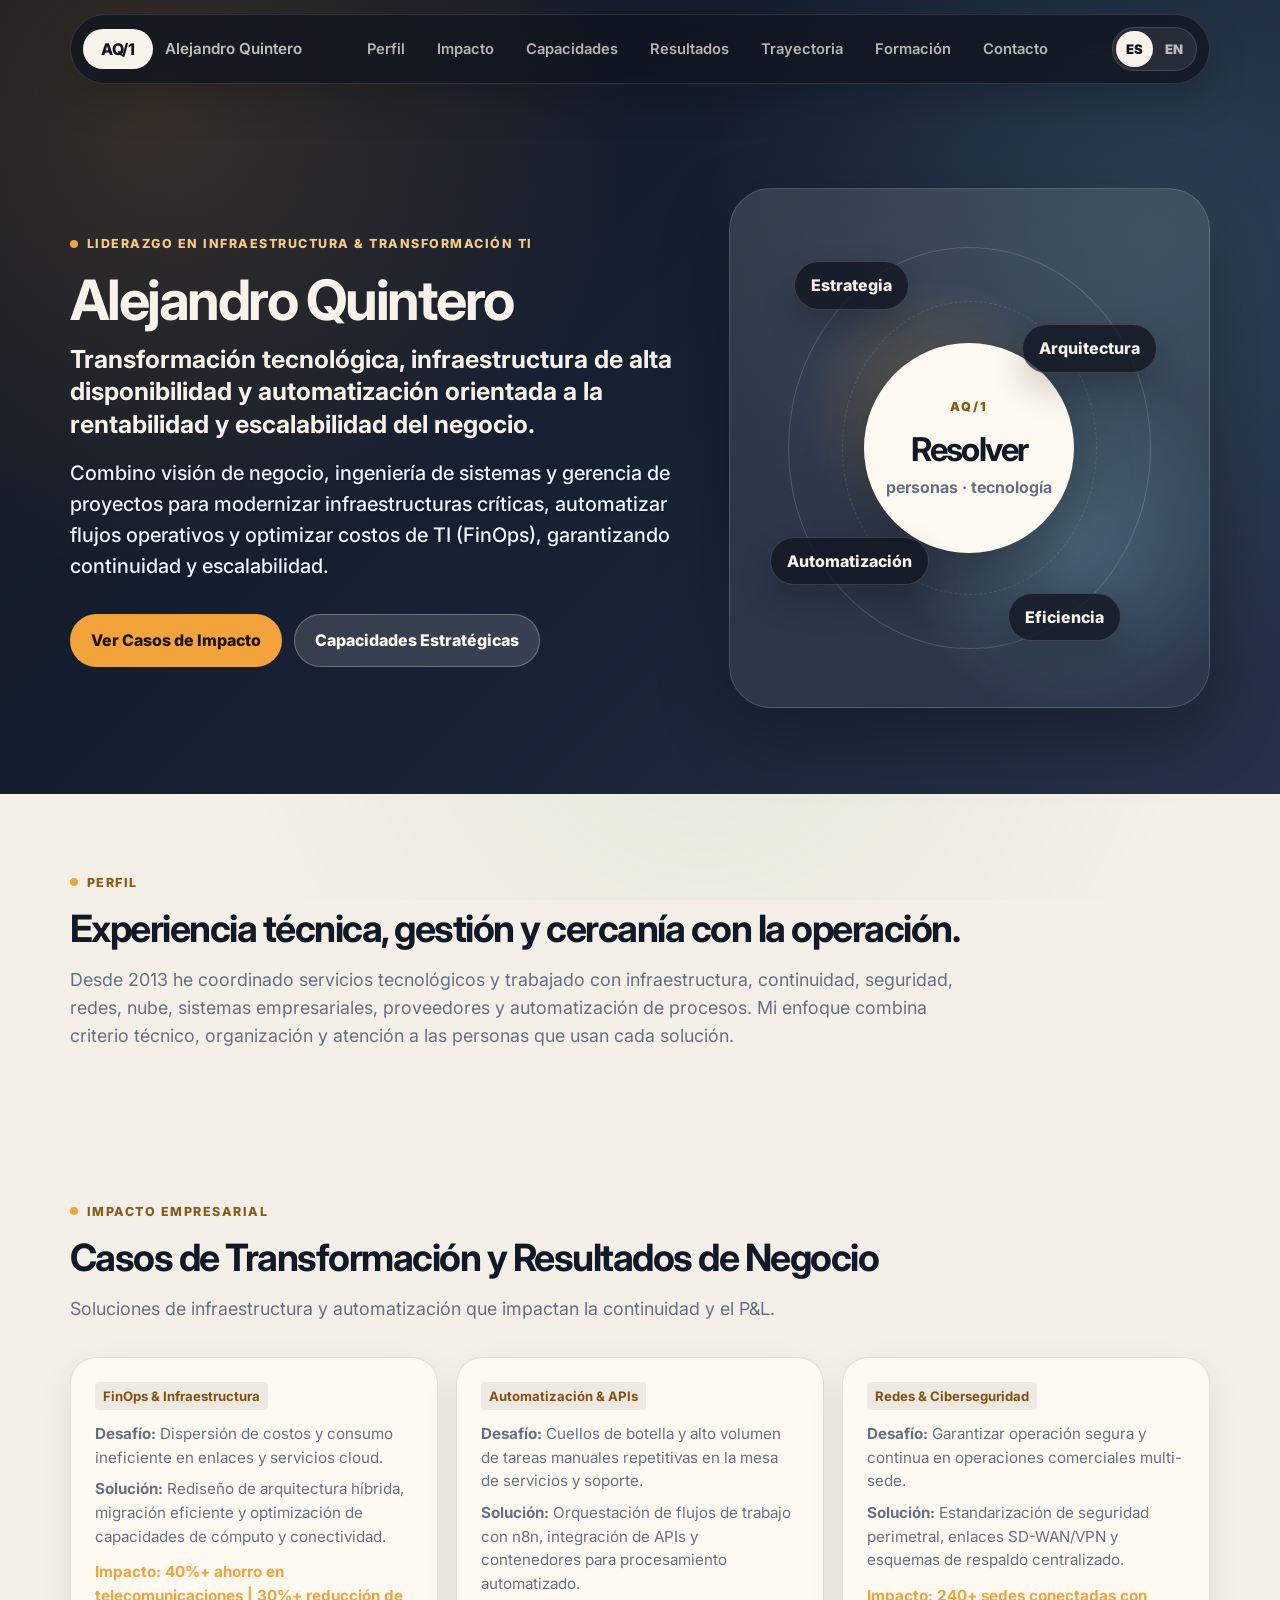
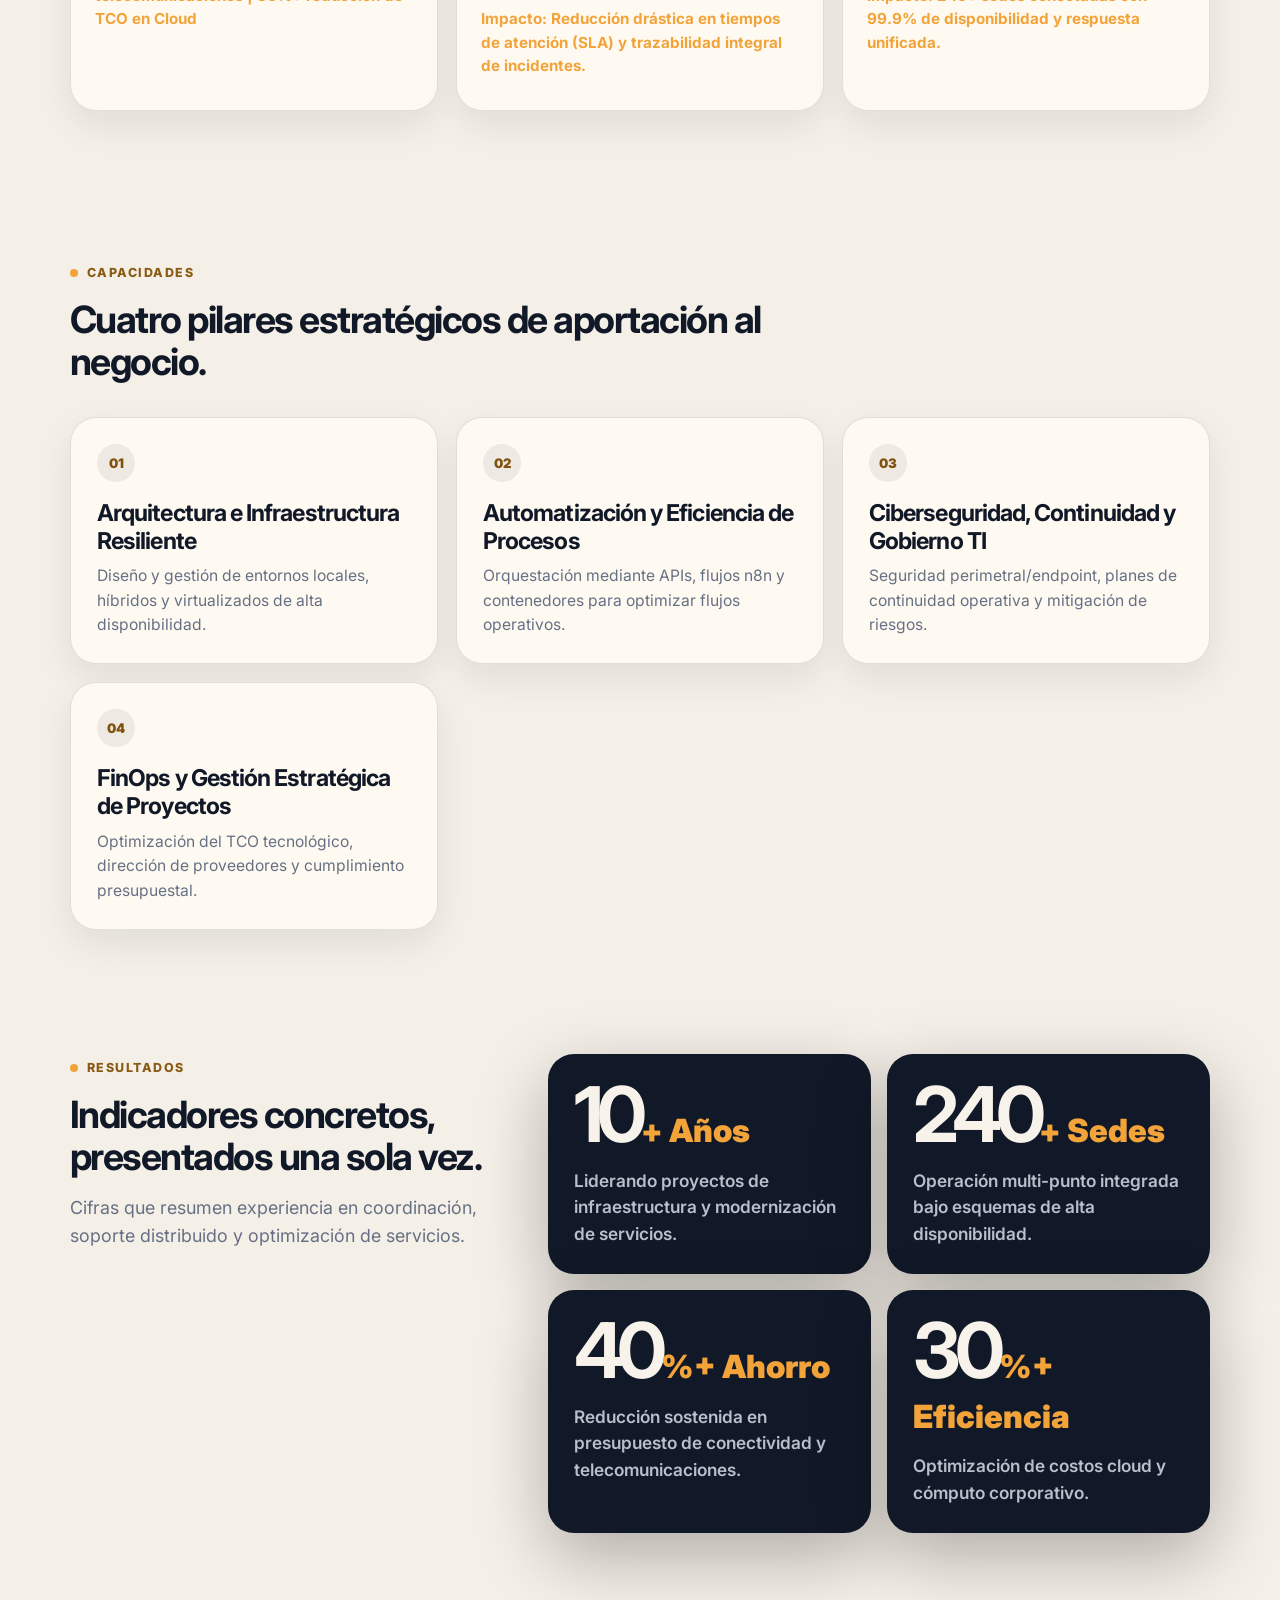
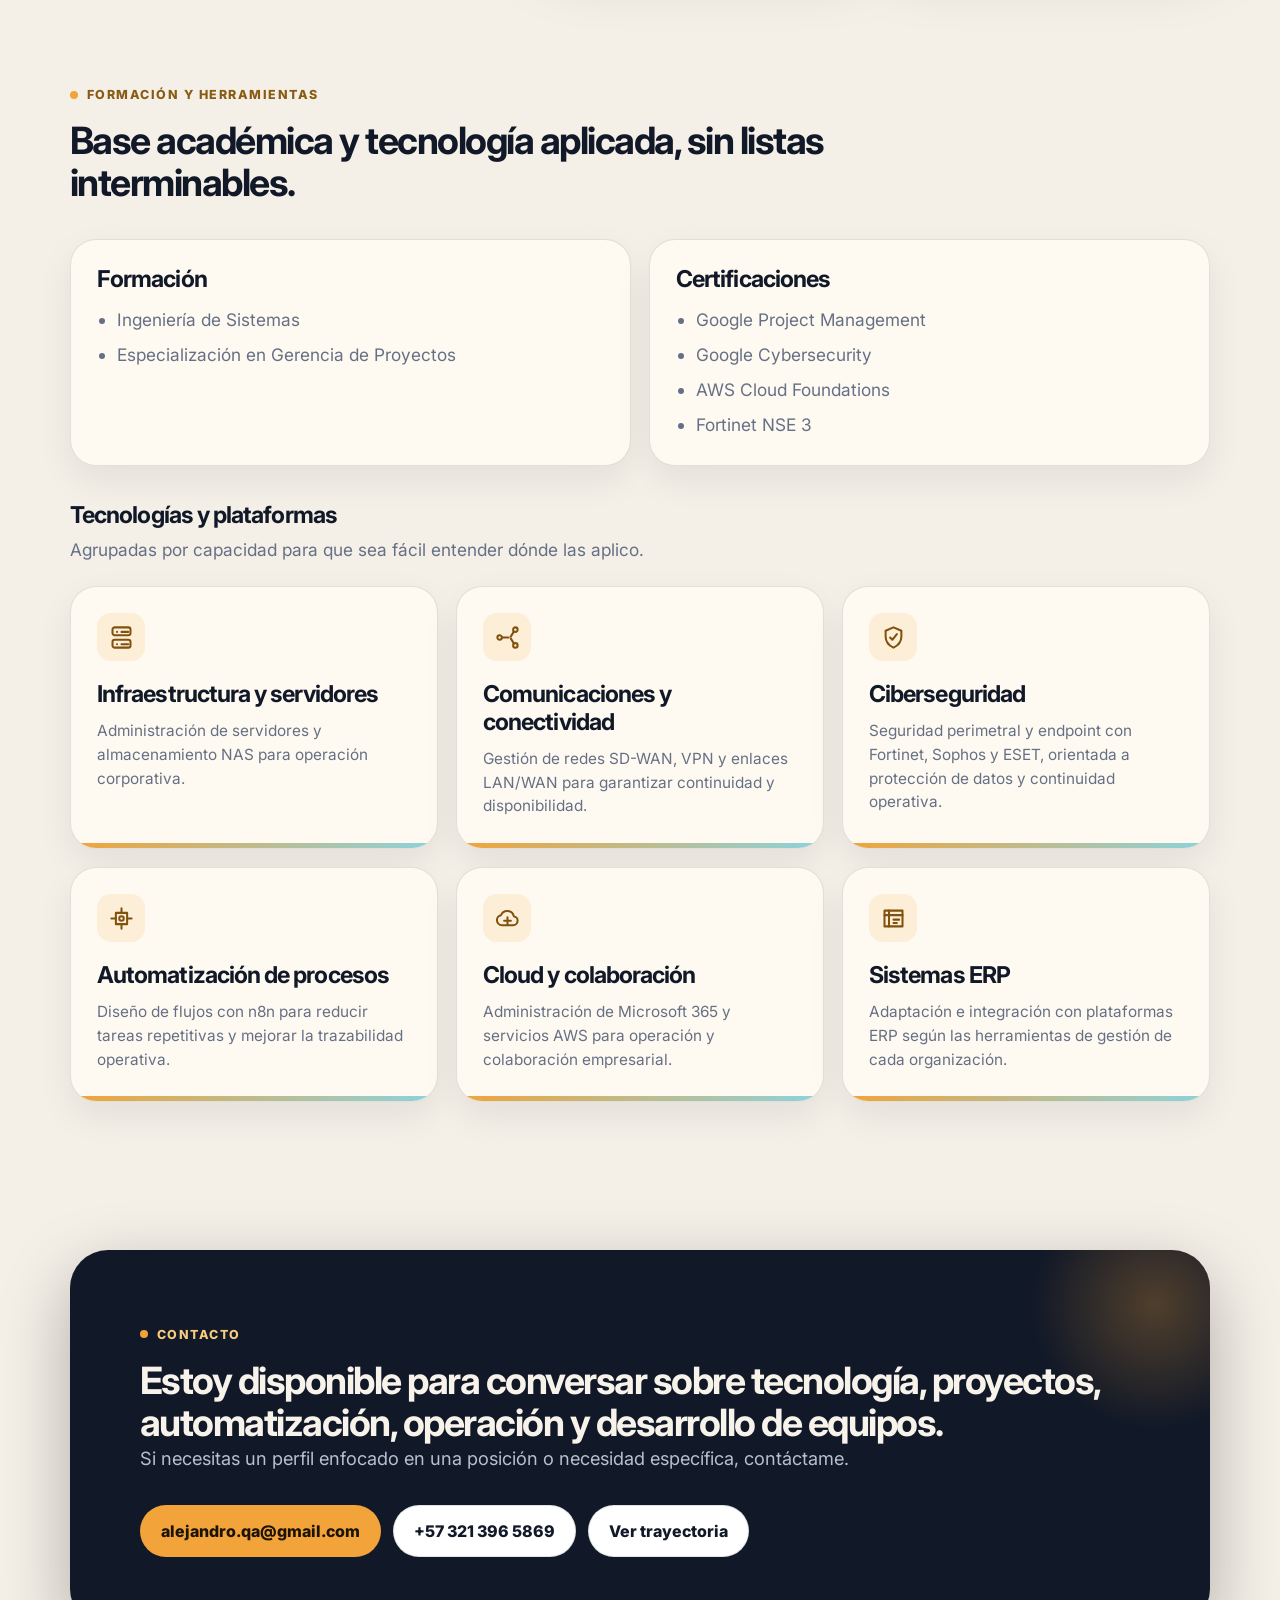
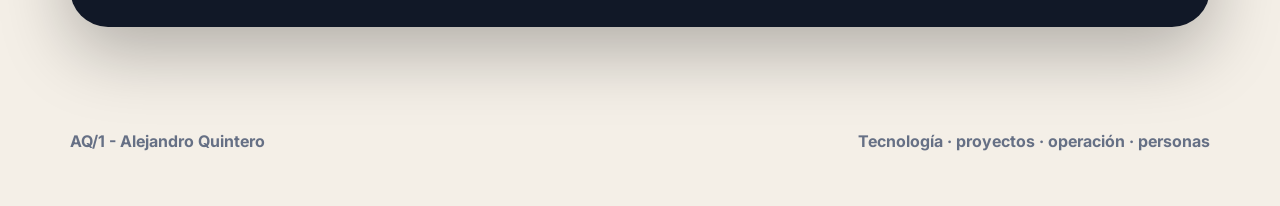
==== index.html @ 8e25b9a5 "feat: refactor hero section, capacities, and results for executive positioning - Updated Hero sectio" ====
<!doctype html>
<html lang="es">
<head>
  <meta charset="utf-8" />
  <meta name="viewport" content="width=device-width, initial-scale=1" />
  <title>AQ/1 - Alejandro Quintero | Perfil profesional</title>
  <meta name="description" content="Perfil profesional general de Alejandro Quintero: tecnología, infraestructura, proyectos, automatización, seguridad, soporte y liderazgo de equipos." />
  <meta name="author" content="Alejandro Quintero Andrade" />
  <meta property="og:title" content="AQ/1 - Alejandro Quintero" />
  <meta property="og:description" content="Tecnología, proyectos, operación y equipos que funcionan mejor." />
  <meta property="og:type" content="website" />
  <meta name="theme-color" content="#10151f" />
  <link rel="icon" type="image/svg+xml" href="favicon.svg?v=20260722-aq1" />
  <link rel="shortcut icon" href="favicon.svg?v=20260722-aq1" />
  <link rel="apple-touch-icon" href="favicon.svg?v=20260722-aq1" />
  <link rel="stylesheet" href="styles.css?v=20260722-hero-fix" />
  <link rel="stylesheet" href="fixes.css?v=20260722-hero-fix" />
  <link rel="stylesheet" href="profile-general.css?v=2" />
</head>
<body data-title-es="AQ/1 - Alejandro Quintero | Perfil profesional" data-title-en="AQ/1 - Alejandro Quintero | Professional profile">
  <div class="progress" id="progress"></div>

  <header class="site-header" id="top">
    <a class="brand" href="#top" aria-label="Volver al inicio">
      <span class="brand-mark">AQ/1</span>
      <span class="brand-name">Alejandro Quintero</span>
    </a>
    <button class="nav-toggle" id="navToggle" aria-label="Abrir menú" aria-expanded="false" data-es="Menú" data-en="Menu">Menú</button>
    <nav class="nav" id="nav" aria-label="Navegación principal">
      <a href="#perfil" data-es="Perfil" data-en="Profile">Perfil</a>
      <a href="#transformacion" data-es="Impacto" data-en="Impact">Impacto</a>
      <a href="#capacidades" data-es="Capacidades" data-en="Capabilities">Capacidades</a>
      <a href="#resultados" data-es="Resultados" data-en="Results">Resultados</a>
      <a href="trayectoria.html" data-es="Trayectoria" data-en="Career">Trayectoria</a>
      <a href="#formacion" data-es="Formación" data-en="Education">Formación</a>
      <a href="#contacto" data-es="Contacto" data-en="Contact">Contacto</a>
    </nav>
    <div class="language-switch" aria-label="Cambiar idioma / Change language">
      <button type="button" data-lang="es">ES</button>
      <button type="button" data-lang="en">EN</button>
    </div>
  </header>

  <main>
    <section class="hero" aria-labelledby="heroTitle">
      <div class="hero-copy reveal">
        <p class="eyebrow" data-es="Liderazgo en Infraestructura & Transformación TI" data-en="Infrastructure Leadership & IT Transformation">Liderazgo en Infraestructura & Transformación TI</p>
        <h1 id="heroTitle">Alejandro Quintero</h1>
        <p class="hero-role" data-es="Transformación tecnológica, infraestructura de alta disponibilidad y automatización orientada a la rentabilidad y escalabilidad del negocio." data-en="Technological transformation, high-availability infrastructure, and automation focused on business profitability and scalability.">Transformación tecnológica, infraestructura de alta disponibilidad y automatización orientada a la rentabilidad y escalabilidad del negocio.</p>
        <p class="lead" data-es="Combino visión de negocio, ingeniería de sistemas y gerencia de proyectos para modernizar infraestructuras críticas, automatizar flujos operativos y optimizar costos de TI (FinOps), garantizando continuidad y escalabilidad." data-en="I combine business vision, systems engineering, and project management to modernize critical infrastructures, automate operational workflows, and optimize IT costs (FinOps), ensuring continuity and scalability.">Combino visión de negocio, ingeniería de sistemas y gerencia de proyectos para modernizar infraestructuras críticas, automatizar flujos operativos y optimizar costos de TI (FinOps), garantizando continuidad y escalabilidad.</p>
        <div class="hero-actions">
          <a class="btn primary" href="#transformacion" data-es="Ver Casos de Impacto" data-en="View Impact Cases">Ver Casos de Impacto</a>
          <a class="btn secondary" href="#capacidades" data-es="Capacidades Estratégicas" data-en="Strategic Capabilities">Capacidades Estratégicas</a>
        </div>
      </div>

      <aside class="hero-visual reveal" aria-label="Resumen AQ/1">
        <div class="visual-core">
          <span class="core-label">AQ/1</span>
          <strong data-es="Resolver" data-en="Solve">Resolver</strong>
          <small data-es="personas · tecnología" data-en="people · technology">personas · tecnología</small>
        </div>
        <div class="orbit orbit-a"><span data-es="Estrategia" data-en="Strategy">Estrategia</span></div>
        <div class="orbit orbit-b"><span data-es="Arquitectura" data-en="Architecture">Arquitectura</span></div>
        <div class="orbit orbit-c"><span data-es="Automatización" data-en="Automation">Automatización</span></div>
        <div class="orbit orbit-d"><span data-es="Eficiencia" data-en="Efficiency">Eficiencia</span></div>
      </aside>
    </section>

    <section class="identity section" id="perfil" aria-labelledby="profileTitle">
      <div class="section-intro reveal">
        <p class="eyebrow" data-es="Perfil" data-en="Profile">Perfil</p>
        <h2 id="profileTitle" data-es="Experiencia técnica, gestión y cercanía con la operación." data-en="Technical experience, management, and closeness to operations.">Experiencia técnica, gestión y cercanía con la operación.</h2>
        <p data-es="Desde 2013 he coordinado servicios tecnológicos y trabajado con infraestructura, continuidad, seguridad, redes, nube, sistemas empresariales, proveedores y automatización de procesos. Mi enfoque combina criterio técnico, organización y atención a las personas que usan cada solución." data-en="Since 2013, I have coordinated technology services and worked with infrastructure, continuity, security, networks, cloud, enterprise systems, vendors, and process automation. My approach combines technical judgment, organization, and attention to the people who use each solution.">Desde 2013 he coordinado servicios tecnológicos y trabajado con infraestructura, continuidad, seguridad, redes, nube, sistemas empresariales, proveedores y automatización de procesos. Mi enfoque combina criterio técnico, organización y atención a las personas que usan cada solución.</p>
      </div>
    </section>

    <section class="transformacion section" id="transformacion" aria-labelledby="transformacionTitle">
      <div class="section-intro reveal">
        <p class="eyebrow" data-es="Impacto Empresarial" data-en="Business Impact">Impacto Empresarial</p>
        <h2 id="transformacionTitle" data-es="Casos de Transformación y Resultados de Negocio" data-en="Transformation Cases and Business Results">Casos de Transformación y Resultados de Negocio</h2>
        <p data-es="Soluciones de infraestructura y automatización que impactan la continuidad y el P&L." data-en="Infrastructure and automation solutions that impact continuity and the P&L.">Soluciones de infraestructura y automatización que impactan la continuidad y el P&L.</p>
      </div>
      <div class="capability-grid">
        <article class="transform-card reveal">
          <span class="transform-badge">FinOps & Infraestructura</span>
          <p><strong>Desafío:</strong> Dispersión de costos y consumo ineficiente en enlaces y servicios cloud.</p>
          <p><strong>Solución:</strong> Rediseño de arquitectura híbrida, migración eficiente y optimización de capacidades de cómputo y conectividad.</p>
          <p class="impact-metric"><strong>Impacto:</strong> 40%+ ahorro en telecomunicaciones | 30%+ reducción de TCO en Cloud</p>
        </article>
        <article class="transform-card reveal">
          <span class="transform-badge">Automatización & APIs</span>
          <p><strong>Desafío:</strong> Cuellos de botella y alto volumen de tareas manuales repetitivas en la mesa de servicios y soporte.</p>
          <p><strong>Solución:</strong> Orquestación de flujos de trabajo con n8n, integración de APIs y contenedores para procesamiento automatizado.</p>
          <p class="impact-metric"><strong>Impacto:</strong> Reducción drástica en tiempos de atención (SLA) y trazabilidad integral de incidentes.</p>
        </article>
        <article class="transform-card reveal">
          <span class="transform-badge">Redes & Ciberseguridad</span>
          <p><strong>Desafío:</strong> Garantizar operación segura y continua en operaciones comerciales multi-sede.</p>
          <p><strong>Solución:</strong> Estandarización de seguridad perimetral, enlaces SD-WAN/VPN y esquemas de respaldo centralizado.</p>
          <p class="impact-metric"><strong>Impacto:</strong> 240+ sedes conectadas con 99.9% de disponibilidad y respuesta unificada.</p>
        </article>
      </div>
    </section>

    <section class="cases section" id="capacidades" aria-labelledby="capabilitiesTitle">
      <div class="section-intro reveal">
        <p class="eyebrow" data-es="Capacidades" data-en="Capabilities">Capacidades</p>
        <h2 id="capabilitiesTitle" data-es="Cuatro pilares estratégicos de aportación al negocio." data-en="Four strategic pillars contributing to the business.">Cuatro pilares estratégicos de aportación al negocio.</h2>
      </div>
      <div class="capability-grid">
        <article class="capability-card reveal"><span>01</span><h3 data-es="Arquitectura e Infraestructura Resiliente" data-en="Resilient Architecture and Infrastructure">Arquitectura e Infraestructura Resiliente</h3><p data-es="Diseño y gestión de entornos locales, híbridos y virtualizados de alta disponibilidad." data-en="Design and management of high-availability on-premise, hybrid, and virtualized environments.">Diseño y gestión de entornos locales, híbridos y virtualizados de alta disponibilidad.</p></article>
        <article class="capability-card reveal"><span>02</span><h3 data-es="Automatización y Eficiencia de Procesos" data-en="Automation and Process Efficiency">Automatización y Eficiencia de Procesos</h3><p data-es="Orquestación mediante APIs, flujos n8n y contenedores para optimizar flujos operativos." data-en="Orchestration via APIs, n8n workflows, and containers to optimize operational flows.">Orquestación mediante APIs, flujos n8n y contenedores para optimizar flujos operativos.</p></article>
        <article class="capability-card reveal"><span>03</span><h3 data-es="Ciberseguridad, Continuidad y Gobierno TI" data-en="Cybersecurity, Continuity and IT Governance">Ciberseguridad, Continuidad y Gobierno TI</h3><p data-es="Seguridad perimetral/endpoint, planes de continuidad operativa y mitigación de riesgos." data-en="Perimeter/endpoint security, operational continuity plans, and risk mitigation.">Seguridad perimetral/endpoint, planes de continuidad operativa y mitigación de riesgos.</p></article>
        <article class="capability-card reveal"><span>04</span><h3 data-es="FinOps y Gestión Estratégica de Proyectos" data-en="FinOps and Strategic Project Management">FinOps y Gestión Estratégica de Proyectos</h3><p data-es="Optimización del TCO tecnológico, dirección de proveedores y cumplimiento presupuestal." data-en="Technology TCO optimization, vendor management, and budget compliance.">Optimización del TCO tecnológico, dirección de proveedores y cumplimiento presupuestal.</p></article>
      </div>
    </section>

    <section class="impact section" id="resultados" aria-labelledby="resultsTitle">
      <div class="impact-layout">
        <div class="section-intro reveal">
          <p class="eyebrow" data-es="Resultados" data-en="Results">Resultados</p>
          <h2 id="resultsTitle" data-es="Indicadores concretos, presentados una sola vez." data-en="Concrete indicators, shown only once.">Indicadores concretos, presentados una sola vez.</h2>
          <p data-es="Cifras que resumen experiencia en coordinación, soporte distribuido y optimización de servicios." data-en="Figures that summarize experience in coordination, distributed support, and service optimization.">Cifras que resumen experiencia en coordinación, soporte distribuido y optimización de servicios.</p>
        </div>
        <div class="metrics reveal">
          <article class="metric"><strong data-count="10">10</strong><span>+ Años</span><p data-es="Liderando proyectos de infraestructura y modernización de servicios." data-en="Leading infrastructure and service modernization projects.">Liderando proyectos de infraestructura y modernización de servicios.</p></article>
          <article class="metric"><strong data-count="240">240</strong><span>+ Sedes</span><p data-es="Operación multi-punto integrada bajo esquemas de alta disponibilidad." data-en="Multi-point operation integrated under high availability schemes.">Operación multi-punto integrada bajo esquemas de alta disponibilidad.</p></article>
          <article class="metric"><strong data-count="40">40</strong><span>%+ Ahorro</span><p data-es="Reducción sostenida en presupuesto de conectividad y telecomunicaciones." data-en="Sustained reduction in connectivity and telecommunications budget.">Reducción sostenida en presupuesto de conectividad y telecomunicaciones.</p></article>
          <article class="metric"><strong data-count="30">30</strong><span>%+ Eficiencia</span><p data-es="Optimización de costos cloud y cómputo corporativo." data-en="Optimization of cloud and corporate computing costs.">Optimización de costos cloud y cómputo corporativo.</p></article>
        </div>
      </div>
    </section>

    <section class="lab section" id="formacion" aria-labelledby="formationTitle">
      <div class="section-intro reveal">
        <p class="eyebrow" data-es="Formación y herramientas" data-en="Education and tools">Formación y herramientas</p>
        <h2 id="formationTitle" data-es="Base académica y tecnología aplicada, sin listas interminables." data-en="Academic foundation and applied technology, without endless lists.">Base académica y tecnología aplicada, sin listas interminables.</h2>
      </div>

      <div class="formation-summary reveal">
        <article>
          <h3 data-es="Formación" data-en="Education">Formación</h3>
          <ul>
            <li data-es="Ingeniería de Sistemas" data-en="Systems Engineering">Ingeniería de Sistemas</li>
            <li data-es="Especialización en Gerencia de Proyectos" data-en="Specialization in Project Management">Especialización en Gerencia de Proyectos</li>
          </ul>
        </article>
        <article>
          <h3 data-es="Certificaciones" data-en="Certifications">Certificaciones</h3>
          <ul><li>Google Project Management</li><li>Google Cybersecurity</li><li>AWS Cloud Foundations</li><li>Fortinet NSE 3</li></ul>
        </article>
      </div>

      <div class="platform-heading reveal">
        <h3 data-es="Tecnologías y plataformas" data-en="Technologies and platforms">Tecnologías y plataformas</h3>
        <p data-es="Agrupadas por capacidad para que sea fácil entender dónde las aplico." data-en="Grouped by capability so it is easy to understand where I apply them.">Agrupadas por capacidad para que sea fácil entender dónde las aplico.</p>
      </div>

      <div class="platform-grid">
        <article class="platform-card reveal">
          <div class="platform-icon" aria-hidden="true"><svg viewBox="0 0 24 24"><rect x="4" y="3" width="16" height="7" rx="2"/><rect x="4" y="14" width="16" height="7" rx="2"/><path d="M8 7h.01M8 18h.01M12 7h6M12 18h6"/></svg></div>
          <h3 data-es="Infraestructura y servidores" data-en="Infrastructure and servers">Infraestructura y servidores</h3>
          <p data-es="Administración de servidores y almacenamiento NAS para operación corporativa." data-en="Management of servers and NAS storage for corporate operations.">Administración de servidores y almacenamiento NAS para operación corporativa.</p>
        </article>
        <article class="platform-card reveal">
          <div class="platform-icon" aria-hidden="true"><svg viewBox="0 0 24 24"><circle cx="5" cy="12" r="2"/><circle cx="19" cy="5" r="2"/><circle cx="19" cy="19" r="2"/><path d="M7 12h6M15 11l2.5-4M15 13l2.5 4"/></svg></div>
          <h3 data-es="Comunicaciones y conectividad" data-en="Communications and connectivity">Comunicaciones y conectividad</h3>
          <p data-es="Gestión de redes SD-WAN, VPN y enlaces LAN/WAN para garantizar continuidad y disponibilidad." data-en="Management of SD-WAN, VPN, and LAN/WAN links to ensure continuity and availability.">Gestión de redes SD-WAN, VPN y enlaces LAN/WAN para garantizar continuidad y disponibilidad.</p>
        </article>
        <article class="platform-card reveal">
          <div class="platform-icon" aria-hidden="true"><svg viewBox="0 0 24 24"><path d="M12 3l7 3v5c0 4.6-2.9 8-7 10-4.1-2-7-5.4-7-10V6l7-3z"/><path d="M9 12l2 2 4-5"/></svg></div>
          <h3 data-es="Ciberseguridad" data-en="Cybersecurity">Ciberseguridad</h3>
          <p data-es="Seguridad perimetral y endpoint con Fortinet, Sophos y ESET, orientada a protección de datos y continuidad operativa." data-en="Perimeter and endpoint security with Fortinet, Sophos, and ESET, focused on data protection and operational continuity.">Seguridad perimetral y endpoint con Fortinet, Sophos y ESET, orientada a protección de datos y continuidad operativa.</p>
        </article>
        <article class="platform-card reveal">
          <div class="platform-icon" aria-hidden="true"><svg viewBox="0 0 24 24"><path d="M7 7h10v10H7z"/><path d="M3 12h4M17 12h4M12 3v4M12 17v4"/><circle cx="12" cy="12" r="2"/></svg></div>
          <h3 data-es="Automatización de procesos" data-en="Process automation">Automatización de procesos</h3>
          <p data-es="Diseño de flujos con n8n para reducir tareas repetitivas y mejorar la trazabilidad operativa." data-en="Design of n8n workflows to reduce repetitive tasks and improve operational traceability.">Diseño de flujos con n8n para reducir tareas repetitivas y mejorar la trazabilidad operativa.</p>
        </article>
        <article class="platform-card reveal">
          <div class="platform-icon" aria-hidden="true"><svg viewBox="0 0 24 24"><path d="M7 18h10a4 4 0 0 0 .6-7.95A6 6 0 0 0 6.2 9.1 4.5 4.5 0 0 0 7 18z"/><path d="M9 14h6M12 11v6"/></svg></div>
          <h3 data-es="Cloud y colaboración" data-en="Cloud and collaboration">Cloud y colaboración</h3>
          <p data-es="Administración de Microsoft 365 y servicios AWS para operación y colaboración empresarial." data-en="Administration of Microsoft 365 and AWS services for business operations and collaboration.">Administración de Microsoft 365 y servicios AWS para operación y colaboración empresarial.</p>
        </article>
        <article class="platform-card reveal">
          <div class="platform-icon" aria-hidden="true"><svg viewBox="0 0 24 24"><path d="M4 5h16v14H4z"/><path d="M4 9h16M8 5v14M12 13h5M12 16h3"/></svg></div>
          <h3 data-es="Sistemas ERP" data-en="ERP systems">Sistemas ERP</h3>
          <p data-es="Adaptación e integración con plataformas ERP según las herramientas de gestión de cada organización." data-en="Adaptation and integration with ERP platforms according to each organization's management tools.">Adaptación e integración con plataformas ERP según las herramientas de gestión de cada organización.</p>
        </article>
      </div>
    </section>

    <section class="contact section" id="contacto" aria-labelledby="contactTitle">
      <div class="contact-card reveal">
        <p class="eyebrow" data-es="Contacto" data-en="Contact">Contacto</p>
        <h2 id="contactTitle" data-es="Estoy disponible para conversar sobre tecnología, proyectos, automatización, operación y desarrollo de equipos." data-en="I am available to discuss technology, projects, automation, operations, and team development.">Estoy disponible para conversar sobre tecnología, proyectos, automatización, operación y desarrollo de equipos.</h2>
        <p data-es="Si necesitas un perfil enfocado en una posición o necesidad específica, contáctame." data-en="If you need a profile focused on a specific role or business need, contact me.">Si necesitas un perfil enfocado en una posición o necesidad específica, contáctame.</p>
        <div class="contact-actions">
          <a class="btn primary" href="mailto:alejandro.qa@gmail.com">alejandro.qa@gmail.com</a>
          <a class="btn secondary" href="tel:+573213965869">+57 321 396 5869</a>
          <a class="btn secondary" href="trayectoria.html" data-es="Ver trayectoria" data-en="View career">Ver trayectoria</a>
        </div>
      </div>
    </section>
  </main>

  <footer class="footer"><span>AQ/1 - Alejandro Quintero</span><span data-es="Tecnología · proyectos · operación · personas" data-en="Technology · projects · operations · people">Tecnología · proyectos · operación · personas</span></footer>
  <script src="script.js?v=profile-general-2"></script>
</body>
</html>
---- styles.css ----
@import url("https://fonts.googleapis.com/css2?family=Inter:wght@400;500;600;700;800&display=swap");

:root {
  --bg: #10151f;
  --bg-2: #151c29;
  --surface: #f4efe7;
  --surface-2: #fffaf1;
  --ink: #111827;
  --text: #f8f3ea;
  --muted: #667085;
  --muted-dark: #b8c0cc;
  --line: rgba(17, 24, 39, 0.12);
  --line-dark: rgba(255, 255, 255, 0.14);
  --accent: #f2a33a;
  --accent-2: #8bd3dd;
  --green: #84cc9a;
  --shadow: 0 24px 70px rgba(0, 0, 0, 0.28);
  --radius: 26px;
  --max: 1140px;
  --font: "Inter", system-ui, -apple-system, BlinkMacSystemFont, "Segoe UI", sans-serif;
}

* { box-sizing: border-box; }
html { scroll-behavior: smooth; }
body {
  margin: 0;
  font-family: var(--font);
  color: var(--ink);
  background: var(--surface);
  line-height: 1.55;
  overflow-x: hidden;
}
body::before {
  content: "";
  position: fixed;
  inset: 0;
  pointer-events: none;
  background:
    radial-gradient(circle at 15% 10%, rgba(242, 163, 58, 0.18), transparent 28rem),
    radial-gradient(circle at 90% 5%, rgba(139, 211, 221, 0.14), transparent 26rem),
    radial-gradient(circle at 55% 75%, rgba(132, 204, 154, 0.12), transparent 30rem);
  z-index: -1;
}

@media (prefers-reduced-motion: reduce) {
  html { scroll-behavior: auto; }
  * { animation-duration: 0.01ms !important; transition-duration: 0.01ms !important; }
}

a { color: inherit; text-decoration: none; }
p { margin: 0; color: var(--muted); font-size: 1.03rem; }
h1, h2, h3, h4 { margin: 0; color: inherit; line-height: 1.05; letter-spacing: -0.04em; }
h1 { font-size: clamp(3rem, 6vw, 5.2rem); max-width: 980px; }
h2 { font-size: clamp(2rem, 4vw, 3.45rem); }
h3 { font-size: clamp(1.25rem, 2vw, 1.65rem); }
button, input, textarea { font: inherit; }
a:focus-visible, button:focus-visible { outline: 3px solid var(--accent); outline-offset: 4px; }

.progress {
  position: fixed;
  top: 0;
  left: 0;
  width: 0;
  height: 3px;
  background: linear-gradient(90deg, var(--accent), var(--accent-2));
  z-index: 40;
}

.site-header {
  position: sticky;
  top: 14px;
  z-index: 30;
  width: min(var(--max), calc(100% - 32px));
  margin: 14px auto 0;
  display: flex;
  align-items: center;
  justify-content: space-between;
  gap: 18px;
  padding: 12px;
  border: 1px solid rgba(255, 255, 255, 0.12);
  border-radius: 999px;
  background: rgba(16, 21, 31, 0.78);
  color: var(--text);
  backdrop-filter: blur(18px);
  box-shadow: 0 16px 40px rgba(0, 0, 0, 0.18);
}
.brand { display: flex; align-items: center; gap: 12px; min-width: max-content; }
.brand-mark {
  display: inline-flex;
  align-items: center;
  justify-content: center;
  height: 40px;
  min-width: 70px;
  padding: 0 15px;
  border-radius: 999px;
  background: var(--text);
  color: var(--bg);
  font-weight: 800;
  letter-spacing: -0.03em;
}
.brand-name { font-size: 0.95rem; color: rgba(248, 243, 234, 0.76); font-weight: 600; }
.nav { display: flex; align-items: center; gap: 4px; }
.nav a { padding: 10px 14px; border-radius: 999px; color: rgba(248, 243, 234, 0.72); font-weight: 600; font-size: 0.92rem; transition: color 0.2s ease, background 0.2s ease; }
.nav a:hover { color: var(--text); background: rgba(255, 255, 255, 0.08); }
.nav-toggle { display: none; }

.section, .hero {
  width: min(var(--max), calc(100% - 32px));
  margin: 0 auto;
}
.section { padding: 74px 0; }

.hero {
  min-height: calc(100vh - 76px);
  display: grid;
  grid-template-columns: 1.12fr 0.88fr;
  gap: 46px;
  align-items: center;
  padding: 60px 0 84px;
}
.eyebrow {
  display: inline-flex;
  align-items: center;
  gap: 9px;
  margin-bottom: 16px;
  color: #8a5b14;
  font-weight: 800;
  text-transform: uppercase;
  letter-spacing: 0.12em;
  font-size: 0.78rem;
}
.eyebrow::before { content: ""; width: 8px; height: 8px; border-radius: 50%; background: var(--accent); }
.hero .eyebrow { color: #f8cb7d; }
.lead {
  max-width: 760px;
  margin-top: 24px;
  color: #d7deea;
  font-size: clamp(1.18rem, 2vw, 1.42rem);
}
.hero-copy { color: var(--text); }
.hero-actions, .contact-actions { display: flex; flex-wrap: wrap; gap: 12px; margin-top: 32px; }
.btn {
  display: inline-flex;
  align-items: center;
  justify-content: center;
  min-height: 48px;
  padding: 13px 20px;
  border-radius: 999px;
  font-weight: 800;
  border: 1px solid transparent;
  transition: transform 0.18s ease, box-shadow 0.18s ease, background 0.18s ease;
}
.btn:hover { transform: translateY(-2px); box-shadow: 0 14px 30px rgba(0,0,0,0.16); }
.btn.primary { background: var(--accent); color: #1d1304; }
.btn.secondary { background: rgba(255,255,255,0.08); color: var(--text); border-color: rgba(255,255,255,0.16); }
.contact .btn.secondary { background: #fff; color: var(--ink); border-color: var(--line); }

.hero-visual {
  min-height: 520px;
  border-radius: 42px;
  background:
    radial-gradient(circle at 42% 42%, rgba(242, 163, 58, 0.23), transparent 8rem),
    radial-gradient(circle at 72% 68%, rgba(139, 211, 221, 0.24), transparent 11rem),
    linear-gradient(145deg, rgba(255,255,255,0.13), rgba(255,255,255,0.04));
  border: 1px solid rgba(255,255,255,0.16);
  position: relative;
  display: grid;
  place-items: center;
  box-shadow: var(--shadow);
  overflow: hidden;
}
.hero-visual::before, .hero-visual::after {
  content: "";
  position: absolute;
  border-radius: 50%;
  border: 1px solid rgba(255,255,255,0.16);
  inset: 58px;
}
.hero-visual::after { inset: 112px; border-style: dashed; opacity: 0.75; }
.visual-core {
  position: relative;
  z-index: 2;
  width: 210px;
  height: 210px;
  border-radius: 50%;
  background: var(--surface-2);
  color: var(--ink);
  display: grid;
  align-content: center;
  justify-items: center;
  text-align: center;
  box-shadow: 0 20px 60px rgba(0,0,0,0.26);
}
.core-label { color: #8a5b14; font-size: 0.78rem; letter-spacing: 0.16em; font-weight: 900; text-transform: uppercase; }
.visual-core strong { font-size: 2.05rem; letter-spacing: -0.05em; margin-top: 8px; }
.visual-core small { color: var(--muted); font-weight: 700; font-size: 1rem; }
.orbit {
  position: absolute;
  z-index: 3;
  padding: 11px 16px;
  border-radius: 999px;
  color: var(--text);
  font-weight: 800;
  background: rgba(16, 21, 31, 0.78);
  border: 1px solid rgba(255,255,255,0.16);
  box-shadow: 0 16px 34px rgba(0,0,0,0.2);
}
.orbit-a { top: 72px; left: 64px; }
.orbit-b { top: 135px; right: 52px; }
.orbit-c { bottom: 122px; left: 40px; }
.orbit-d { bottom: 66px; right: 88px; }

body::after {
  content: "";
  position: absolute;
  top: 0;
  left: 0;
  right: 0;
  height: 760px;
  background:
    linear-gradient(135deg, var(--bg), #172235 58%, #263248);
  z-index: -2;
}

.section-intro { max-width: 820px; margin-bottom: 34px; }
.section-intro p:not(.eyebrow) { margin-top: 16px; font-size: 1.12rem; }
.identity-grid, .case-grid {
  display: grid;
  grid-template-columns: repeat(3, 1fr);
  gap: 18px;
}
.identity-card, .case-card, .learning-card {
  border-radius: var(--radius);
  background: var(--surface-2);
  border: 1px solid var(--line);
  padding: 30px;
  box-shadow: 0 14px 36px rgba(17,24,39,0.08);
}
.identity-card.warm {
  background: linear-gradient(145deg, #f7b955, #f4efe7);
}
.card-number, .case-card span {
  display: inline-flex;
  align-items: center;
  justify-content: center;
  width: 42px;
  height: 42px;
  border-radius: 50%;
  background: rgba(17,24,39,0.07);
  color: #80520d;
  font-weight: 900;
  margin-bottom: 20px;
}
.identity-card h3, .case-card h3 { margin-bottom: 10px; }

.impact { padding-top: 50px; }
.impact-layout, .lab-layout {
  display: grid;
  grid-template-columns: 0.8fr 1.2fr;
  gap: 36px;
  align-items: start;
}
.metrics {
  display: grid;
  grid-template-columns: repeat(2, 1fr);
  gap: 16px;
}
.metric {
  min-height: 180px;
  border-radius: var(--radius);
  padding: 26px;
  background: var(--ink);
  color: var(--text);
  box-shadow: var(--shadow);
}
.metric strong { font-size: clamp(3rem, 6vw, 5.2rem); line-height: 0.9; letter-spacing: -0.08em; }
.metric span { color: var(--accent); font-size: 2rem; font-weight: 900; }
.metric p { margin-top: 12px; color: var(--muted-dark); font-weight: 600; }

.case-feature {
  display: grid;
  grid-template-columns: 170px 1fr 220px;
  gap: 28px;
  align-items: center;
  padding: 34px;
  margin-bottom: 18px;
  border-radius: 34px;
  background: linear-gradient(135deg, var(--ink), #1d2839);
  color: var(--text);
  box-shadow: var(--shadow);
}
.case-badge {
  justify-self: start;
  padding: 10px 14px;
  border-radius: 999px;
  background: rgba(242, 163, 58, 0.14);
  color: #f8cb7d;
  font-weight: 900;
  font-size: 0.86rem;
}
.case-feature p { color: var(--muted-dark); margin-top: 14px; font-size: 1.04rem; }
.case-result {
  border-radius: 26px;
  background: var(--surface-2);
  color: var(--ink);
  padding: 24px;
  text-align: center;
}
.case-result strong { display: block; font-size: 3rem; letter-spacing: -0.07em; }
.case-result span { color: var(--muted); font-weight: 800; }
.case-grid { grid-template-columns: repeat(4, 1fr); }

.quote-card, .contact-card {
  border-radius: 38px;
  background: var(--ink);
  color: var(--text);
  padding: clamp(32px, 6vw, 70px);
  box-shadow: var(--shadow);
  position: relative;
  overflow: hidden;
}
.quote-card::after, .contact-card::after {
  content: "";
  position: absolute;
  width: 250px;
  height: 250px;
  border-radius: 50%;
  right: -70px;
  top: -70px;
  background: radial-gradient(circle, rgba(242,163,58,0.28), transparent 70%);
}
.quote-card > *, .contact-card > * { position: relative; z-index: 2; }
.quote-card blockquote {
  margin: 30px 0 20px;
  max-width: 900px;
  font-size: clamp(1.65rem, 3vw, 3rem);
  line-height: 1.12;
  letter-spacing: -0.05em;
  font-weight: 800;
}
.quote-card p:not(.eyebrow), .contact-card p:not(.eyebrow) { color: var(--muted-dark); font-size: 1.14rem; max-width: 820px; }

.method-flow {
  display: grid;
  grid-template-columns: repeat(6, 1fr);
  gap: 12px;
}
.method-flow div {
  min-height: 128px;
  padding: 20px;
  border-radius: 24px;
  background: var(--surface-2);
  border: 1px solid var(--line);
  display: flex;
  flex-direction: column;
  justify-content: space-between;
  box-shadow: 0 14px 34px rgba(17,24,39,0.07);
}
.method-flow span { color: #9b6411; font-weight: 900; }
.method-flow strong { font-size: 1.08rem; }

.tool-board {
  display: flex;
  flex-wrap: wrap;
  gap: 10px;
  align-content: start;
}
.tool-board span {
  padding: 11px 16px;
  border-radius: 999px;
  background: var(--surface-2);
  border: 1px solid var(--line);
  color: #394150;
  font-weight: 800;
  box-shadow: 0 10px 24px rgba(17,24,39,0.06);
}
.learning-card { max-width: 760px; }
.learning-card strong { display: block; font-size: 1.25rem; letter-spacing: -0.03em; }
.learning-card span { display: block; color: #8a5b14; font-weight: 900; margin: 6px 0 14px; }

.contact-card .eyebrow { color: #f8cb7d; }
.contact-actions .btn.primary { color: #1d1304; }
.footer {
  width: min(var(--max), calc(100% - 32px));
  margin: 0 auto;
  padding: 28px 0 52px;
  display: flex;
  justify-content: space-between;
  gap: 20px;
  color: var(--muted);
  font-weight: 700;
}

.reveal { opacity: 0; transform: translateY(18px); transition: opacity 0.6s ease, transform 0.6s ease; }
.reveal.visible { opacity: 1; transform: translateY(0); }

@media (max-width: 980px) {
  .hero, .impact-layout, .lab-layout, .case-feature { grid-template-columns: 1fr; }
  .hero { min-height: auto; padding-top: 54px; }
  .hero-visual { min-height: 420px; }
  .identity-grid, .case-grid { grid-template-columns: repeat(2, 1fr); }
  .method-flow { grid-template-columns: repeat(3, 1fr); }
  .nav {
    position: absolute;
    left: 0;
    right: 0;
    top: calc(100% + 10px);
    display: none;
    padding: 10px;
    border-radius: 26px;
    background: rgba(16,21,31,0.96);
    border: 1px solid rgba(255,255,255,0.14);
  }
  .nav.open { display: grid; }
  .nav-toggle {
    display: inline-flex;
    border: 1px solid rgba(255,255,255,0.15);
    border-radius: 999px;
    color: var(--text);
    background: rgba(255,255,255,0.08);
    padding: 10px 14px;
    font-weight: 800;
  }
}

@media (max-width: 680px) {
  .section { padding: 56px 0; }
  .site-header { width: min(var(--max), calc(100% - 20px)); top: 10px; }
  .brand-name { display: none; }
  h1 { font-size: clamp(2.45rem, 13vw, 3.6rem); }
  .lead { font-size: 1.08rem; }
  .hero-visual { min-height: 350px; border-radius: 30px; }
  .visual-core { width: 165px; height: 165px; }
  .visual-core strong { font-size: 1.62rem; }
  .orbit { font-size: 0.86rem; padding: 9px 12px; }
  .orbit-a { top: 42px; left: 26px; }
  .orbit-b { top: 100px; right: 18px; }
  .orbit-c { bottom: 96px; left: 18px; }
  .orbit-d { bottom: 42px; right: 38px; }
  .identity-grid, .case-grid, .metrics, .method-flow { grid-template-columns: 1fr; }
  .case-feature { padding: 24px; border-radius: 28px; }
  .footer { flex-direction: column; }
}

/* ---------- AQ/1 v3.2 refinements ---------- */
.hero h1 {
  font-size: clamp(2.35rem, 4.35vw, 4.05rem);
  max-width: 860px;
  line-height: 1.07;
  letter-spacing: -0.045em;
}
.hero-slogan {
  display: inline-flex;
  align-items: center;
  margin-top: 20px;
  padding: 12px 18px;
  border-radius: 999px;
  color: #10151f;
  background: #fff4dd;
  border: 1px solid rgba(242, 163, 58, 0.55);
  box-shadow: 0 14px 32px rgba(0,0,0,0.16);
  font-weight: 850;
  font-size: clamp(0.98rem, 1.25vw, 1.08rem);
  line-height: 1.25;
}
.proof-strip {
  width: min(var(--max), calc(100% - 32px));
  margin: -36px auto 18px;
  position: relative;
  z-index: 4;
  display: grid;
  grid-template-columns: repeat(3, 1fr);
  gap: 14px;
}
.proof-strip article {
  border-radius: 24px;
  background: rgba(255, 250, 241, 0.96);
  border: 1px solid var(--line);
  box-shadow: 0 18px 42px rgba(17,24,39,0.12);
  padding: 22px;
}
.proof-strip span {
  color: #9b6411;
  font-weight: 900;
  font-size: 0.78rem;
  letter-spacing: 0.08em;
}
.proof-strip strong {
  display: block;
  margin: 7px 0 5px;
  font-size: 1.22rem;
  letter-spacing: -0.04em;
}
.proof-strip p { font-size: 0.98rem; }
.case-mini-grid {
  display: grid;
  grid-template-columns: repeat(3, 1fr);
  gap: 12px;
  margin-top: 20px;
}
.case-mini-grid div {
  border-radius: 18px;
  background: rgba(255,255,255,0.08);
  border: 1px solid rgba(255,255,255,0.1);
  padding: 16px;
}
.case-mini-grid span {
  display: block;
  color: #f8cb7d;
  font-weight: 900;
  font-size: 0.8rem;
  text-transform: uppercase;
  letter-spacing: 0.08em;
  margin-bottom: 6px;
}
.case-mini-grid p {
  margin: 0;
  font-size: 0.95rem;
}
.team-values {
  display: flex;
  flex-wrap: wrap;
  gap: 10px;
  margin-top: 26px;
}
.team-values span {
  border-radius: 999px;
  padding: 10px 14px;
  background: rgba(255,255,255,0.08);
  border: 1px solid rgba(255,255,255,0.13);
  color: var(--text);
  font-weight: 800;
  font-size: 0.92rem;
}

@media (max-width: 980px) {
  .proof-strip { margin-top: -18px; grid-template-columns: 1fr; }
  .case-mini-grid { grid-template-columns: 1fr; }
}

@media (max-width: 680px) {
  .hero h1 { font-size: clamp(2.05rem, 9.4vw, 3rem); }
  .hero-slogan {
    font-size: 0.94rem;
    width: 100%;
    justify-content: center;
    text-align: center;
    border-radius: 18px;
  }
  .proof-strip { width: min(var(--max), calc(100% - 20px)); }
}

/* Transformation Section Cards */
.transform-card {
  padding: 1.5rem;
  border-radius: var(--radius);
  background: var(--surface-2);
  border: 1px solid var(--line);
  box-shadow: 0 14px 36px rgba(17,24,39,0.08);
}

.transform-badge {
  display: inline-block;
  padding: 4px 8px;
  border-radius: 4px;
  background: rgba(17,24,39,0.07);
  color: #80520d;
  font-size: 0.82rem;
  font-weight: 700;
  margin-bottom: 12px;
}

.transform-card p {
  margin-bottom: 8px;
  font-size: 0.95rem;
}

.transform-card .impact-metric {
  color: var(--accent);
  font-weight: bold;
  margin-top: 12px;
}
---- fixes.css ----
/* Fixes criticos de legibilidad del hero - 2026-07-22 */

/* El fondo oscuro no puede depender de una altura fija del body.
   Antes el texto del hero caia sobre fondo claro y quedaba invisible. */
body::after {
  display: none;
}

.hero {
  position: relative;
  isolation: isolate;
  min-height: auto;
  padding-top: 118px;
  padding-bottom: 110px;
}

.hero::before {
  content: "";
  position: absolute;
  z-index: -1;
  top: -150px;
  bottom: 0;
  left: 50%;
  width: 100vw;
  transform: translateX(-50%);
  background:
    radial-gradient(circle at 12% 20%, rgba(242, 163, 58, 0.16), transparent 30rem),
    radial-gradient(circle at 90% 35%, rgba(139, 211, 221, 0.16), transparent 28rem),
    linear-gradient(135deg, var(--bg), #172235 58%, #263248);
}

.hero h1 {
  max-width: 920px;
}

.hero .lead {
  color: #eef4ff;
  font-weight: 500;
  text-shadow: 0 1px 2px rgba(0, 0, 0, 0.26);
}

.hero-actions {
  position: relative;
  z-index: 2;
}

.hero .btn.secondary {
  background: rgba(255, 255, 255, 0.14);
  color: #fffaf1;
  border-color: rgba(255, 255, 255, 0.28);
}

.proof-strip {
  margin-top: 24px;
}

@media (max-width: 980px) {
  .hero {
    padding-top: 96px;
    padding-bottom: 78px;
  }
}

@media (max-width: 680px) {
  .hero {
    padding-top: 82px;
    padding-bottom: 64px;
  }

  .hero::before {
    top: -120px;
  }
}
---- profile-general.css ----
/* AQ/1 perfil profesional general: ajustes de lectura sin cambiar la identidad visual */

h1 {
  font-size: clamp(3rem, 5vw, 3.5rem);
  line-height: 1.04;
}

h2 {
  font-size: clamp(1.9rem, 3.2vw, 2.35rem);
  line-height: 1.12;
}

h3 {
  font-size: clamp(1.2rem, 2vw, 1.45rem);
  line-height: 1.2;
}

p,
li {
  font-size: clamp(1rem, 1.4vw, 1.08rem);
}

.hero {
  min-height: auto !important;
  padding-top: 104px !important;
  padding-bottom: 86px !important;
}

.hero-role {
  margin-top: 14px;
  color: var(--text);
  font-size: clamp(1.22rem, 2vw, 1.55rem);
  font-weight: 700;
  line-height: 1.3;
}

.hero-slogan {
  margin-top: 18px;
}

.hero .lead {
  margin-top: 18px;
  font-size: clamp(1.06rem, 1.8vw, 1.25rem);
}

.language-switch {
  display: inline-flex;
  align-items: center;
  gap: 2px;
  padding: 3px;
  border: 1px solid rgba(255,255,255,0.14);
  border-radius: 999px;
  background: rgba(255,255,255,0.08);
}

.language-switch button {
  border: 0;
  background: transparent;
  color: rgba(248,243,234,0.72);
  padding: 8px 10px;
  border-radius: 999px;
  font-size: 0.82rem;
  font-weight: 900;
  cursor: pointer;
}

.language-switch button.active {
  background: var(--text);
  color: var(--bg);
}

.identity .section-intro {
  max-width: 900px;
  margin-bottom: 0;
}

.capability-grid {
  display: grid;
  grid-template-columns: repeat(3, 1fr);
  gap: 18px;
}

.capability-card {
  padding: 26px;
  border-radius: var(--radius);
  background: var(--surface-2);
  border: 1px solid var(--line);
  box-shadow: 0 14px 36px rgba(17,24,39,0.08);
}

.capability-card > span {
  display: inline-flex;
  align-items: center;
  justify-content: center;
  width: 38px;
  height: 38px;
  margin-bottom: 18px;
  border-radius: 50%;
  background: rgba(17,24,39,0.07);
  color: #80520d;
  font-size: 0.82rem;
  font-weight: 900;
}

.capability-card h3 {
  margin-bottom: 9px;
}

.capability-card p {
  font-size: 0.98rem;
}

.formation-summary {
  display: grid;
  grid-template-columns: repeat(2, minmax(0, 1fr));
  gap: 18px;
  margin-bottom: 36px;
}

.formation-summary article,
.formation-groups article {
  padding: 26px;
  border-radius: var(--radius);
  background: var(--surface-2);
  border: 1px solid var(--line);
  box-shadow: 0 14px 36px rgba(17,24,39,0.07);
}

.formation-summary h3,
.formation-groups h3 {
  margin-bottom: 14px;
}

.formation-summary ul,
.formation-groups ul {
  margin: 0;
  padding-left: 20px;
  color: var(--muted);
}

.formation-summary li + li,
.formation-groups li + li {
  margin-top: 8px;
}

.platform-heading {
  max-width: 720px;
  margin-bottom: 22px;
}

.platform-heading p {
  margin-top: 8px;
}

.platform-grid {
  display: grid;
  grid-template-columns: repeat(3, minmax(0, 1fr));
  gap: 18px;
}

.platform-card {
  position: relative;
  min-height: 230px;
  padding: 26px 26px 30px;
  border-radius: var(--radius);
  background: var(--surface-2);
  border: 1px solid var(--line);
  box-shadow: 0 14px 36px rgba(17,24,39,0.07);
  overflow: hidden;
}

.platform-card::after {
  content: "";
  position: absolute;
  left: 0;
  right: 0;
  bottom: 0;
  height: 5px;
  background: linear-gradient(90deg, var(--accent), var(--accent-2));
}

.platform-icon {
  width: 48px;
  height: 48px;
  display: grid;
  place-items: center;
  margin-bottom: 20px;
  border-radius: 14px;
  background: rgba(242,163,58,0.14);
  color: #80520d;
}

.platform-icon svg {
  width: 27px;
  height: 27px;
  fill: none;
  stroke: currentColor;
  stroke-width: 1.8;
  stroke-linecap: round;
  stroke-linejoin: round;
}

.platform-card h3 {
  margin-bottom: 10px;
}

.platform-card p {
  font-size: 0.96rem;
}

.formation-groups {
  display: grid;
  grid-template-columns: repeat(2, minmax(0, 1fr));
  gap: 18px;
}

.career-page .site-header {
  margin-bottom: 0;
}

.career-hero {
  width: min(var(--max), calc(100% - 32px));
  margin: 0 auto;
  padding: 112px 0 70px;
  color: var(--text);
  position: relative;
  isolation: isolate;
}

.career-hero::before {
  content: "";
  position: absolute;
  z-index: -1;
  top: -140px;
  bottom: 0;
  left: 50%;
  width: 100vw;
  transform: translateX(-50%);
  background:
    radial-gradient(circle at 12% 20%, rgba(242,163,58,0.16), transparent 30rem),
    radial-gradient(circle at 90% 35%, rgba(139,211,221,0.16), transparent 28rem),
    linear-gradient(135deg, #10151f, #172235 58%, #263248);
}

.career-hero p {
  max-width: 760px;
  margin-top: 18px;
  color: #d7deea;
}

.career-layout {
  width: min(var(--max), calc(100% - 32px));
  margin: 0 auto;
  padding: 70px 0;
}

.career-section + .career-section {
  margin-top: 68px;
}

.career-section > h2 {
  margin-bottom: 24px;
}

.career-list {
  display: grid;
  gap: 16px;
}

.career-item {
  display: grid;
  grid-template-columns: 190px 1fr;
  gap: 26px;
  padding: 26px;
  border-radius: var(--radius);
  background: var(--surface-2);
  border: 1px solid var(--line);
}

.career-date {
  color: #80520d;
  font-weight: 900;
}

.career-item h3 {
  margin-bottom: 8px;
}

.career-item ul {
  margin: 14px 0 0;
  padding-left: 20px;
  color: var(--muted);
}

.career-item li + li {
  margin-top: 7px;
}

@media (max-width: 980px) {
  .language-switch {
    margin-left: auto;
  }

  .capability-grid,
  .platform-grid {
    grid-template-columns: repeat(2, minmax(0, 1fr));
  }
}

@media (max-width: 680px) {
  h1 {
    font-size: clamp(2.45rem, 11vw, 3rem);
  }

  h2 {
    font-size: 1.85rem;
  }

  .hero {
    padding-top: 82px !important;
    padding-bottom: 64px !important;
  }

  .language-switch {
    order: 2;
  }

  .capability-grid,
  .formation-summary,
  .formation-groups,
  .platform-grid {
    grid-template-columns: 1fr;
  }

  .platform-card {
    min-height: auto;
  }

  .career-item {
    grid-template-columns: 1fr;
    gap: 8px;
  }
}
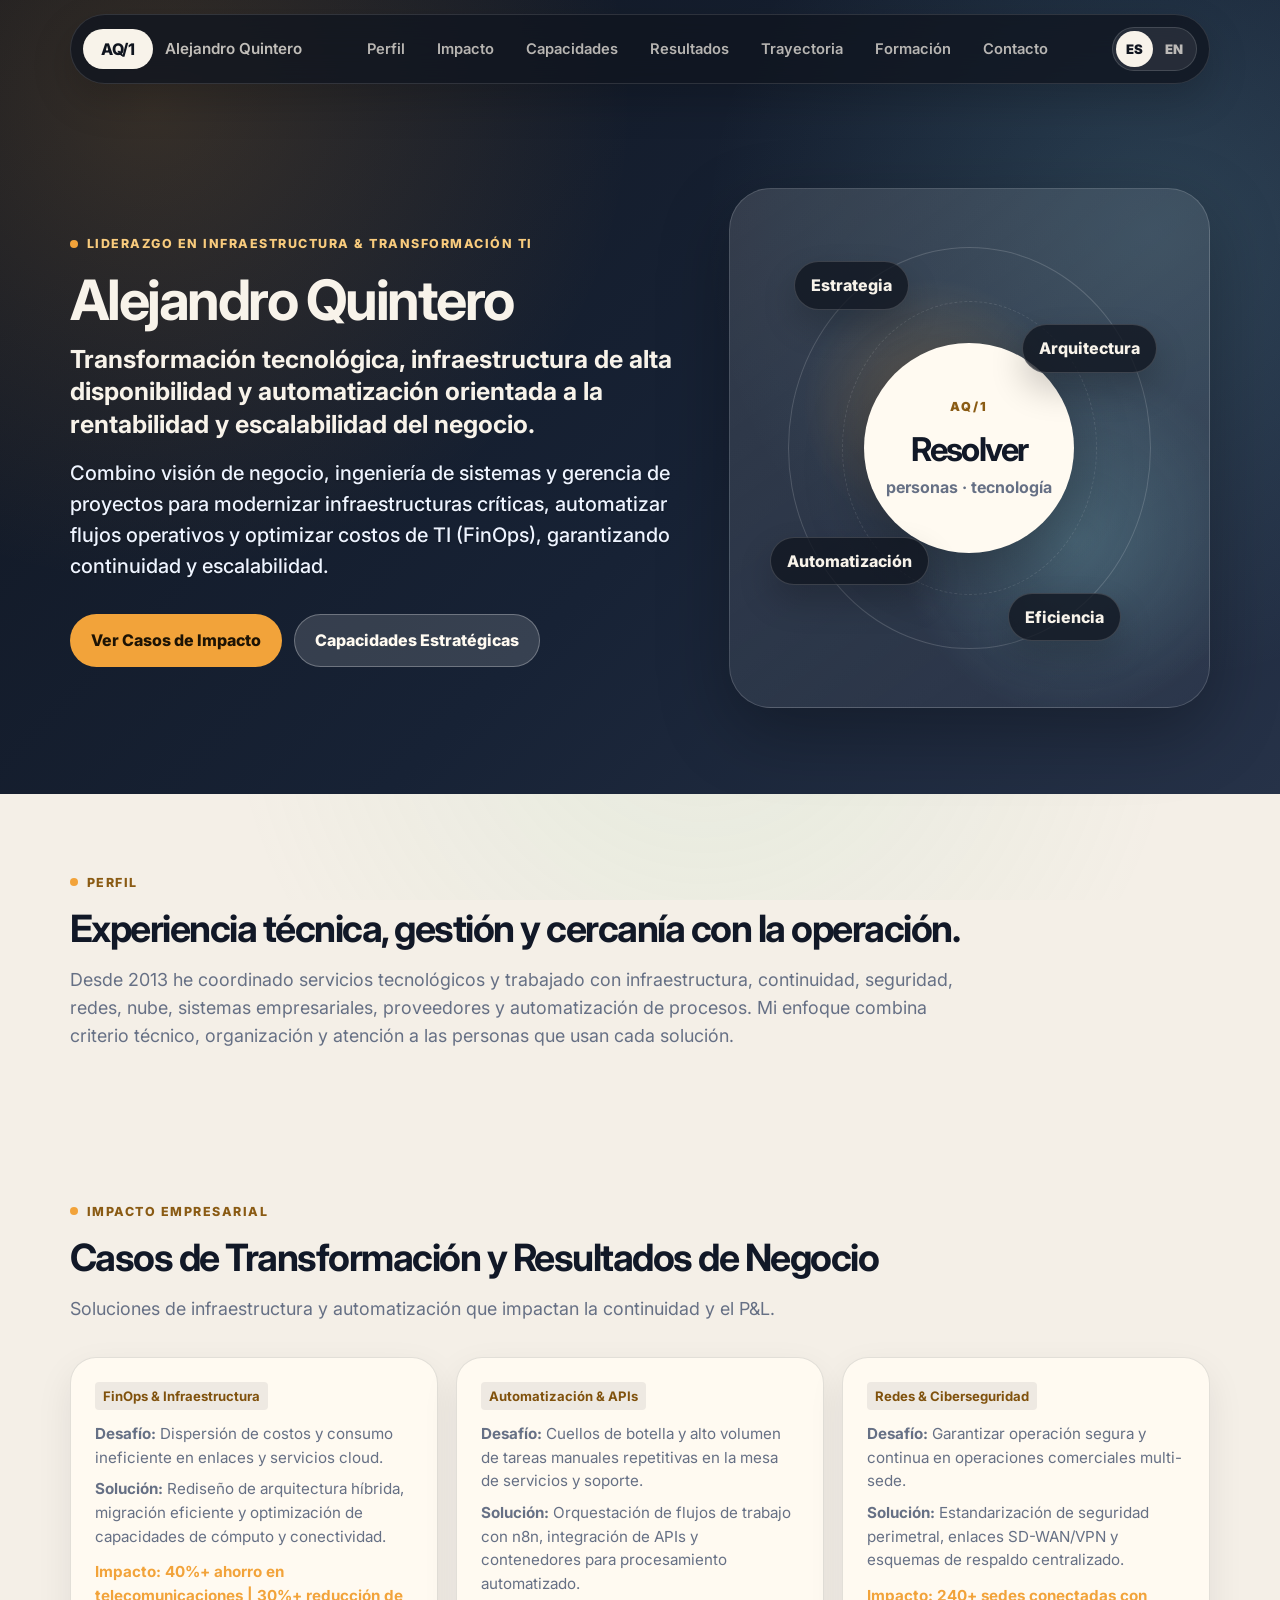
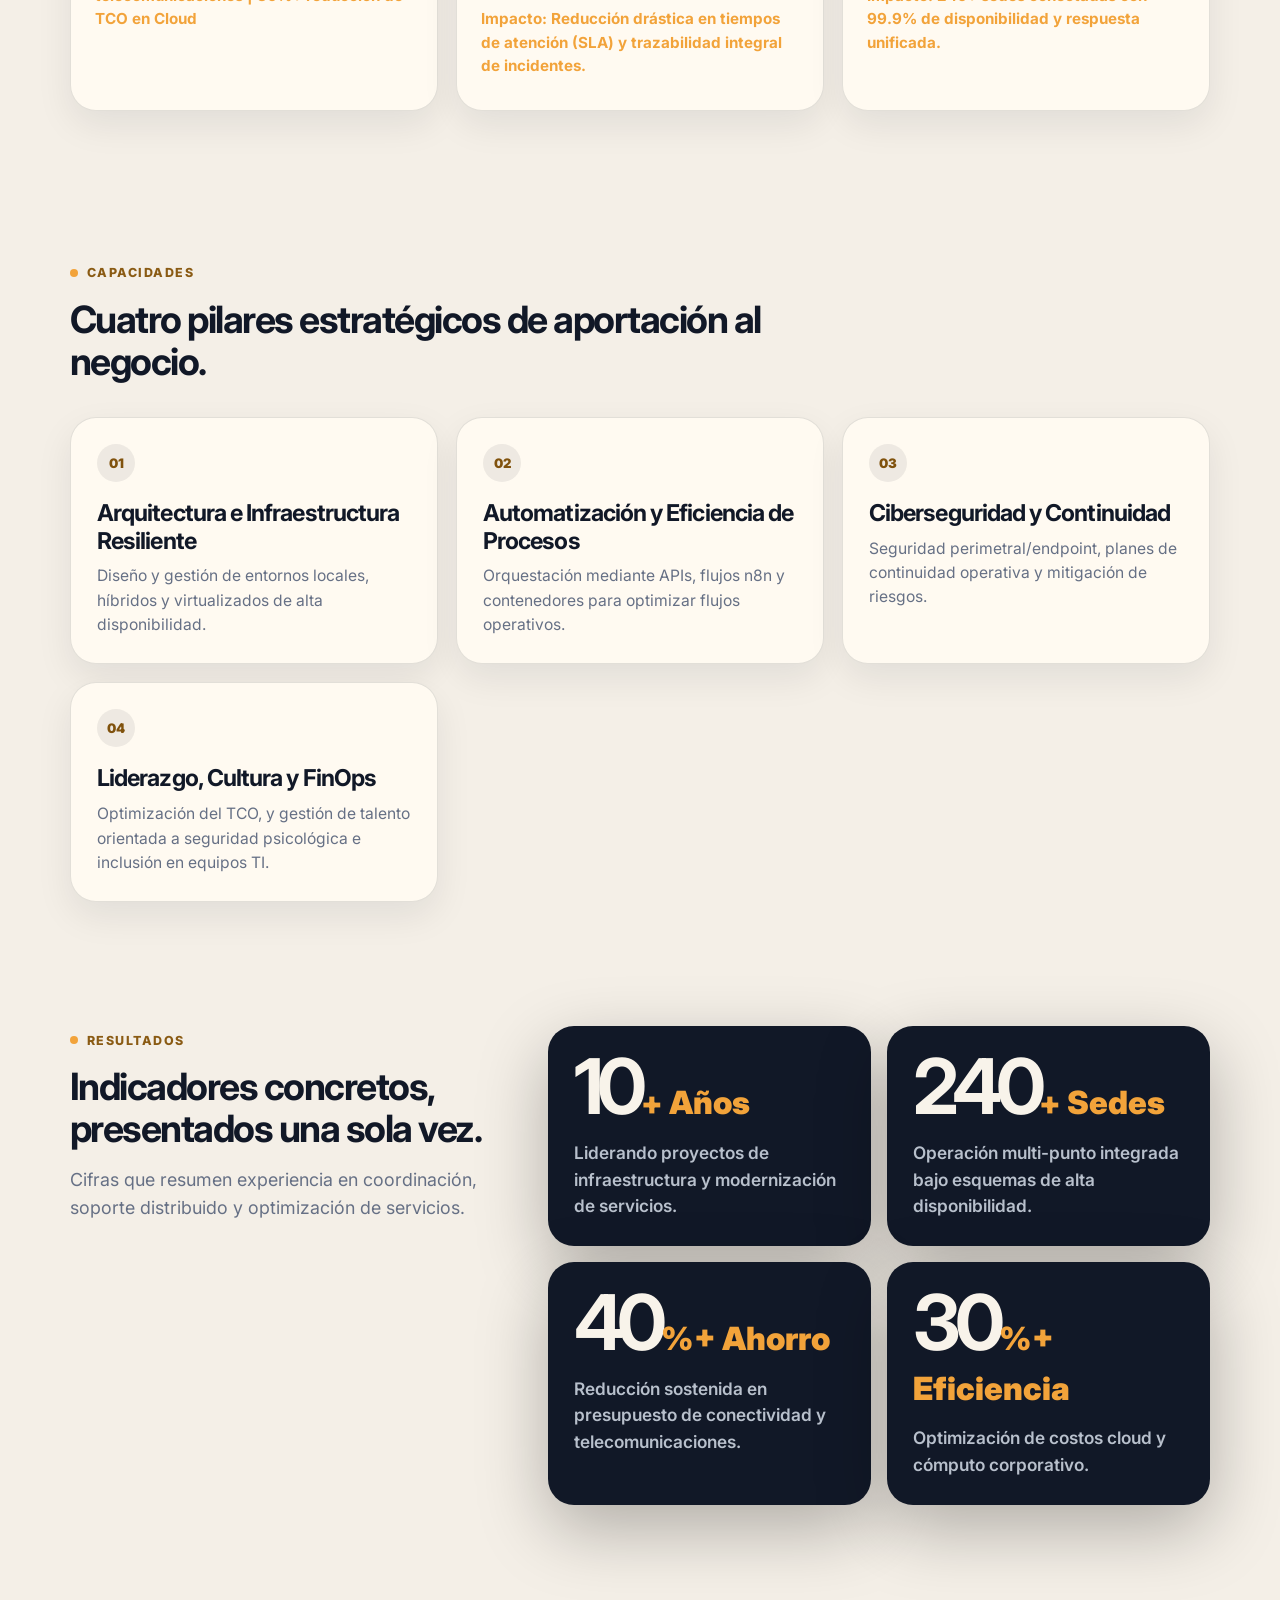
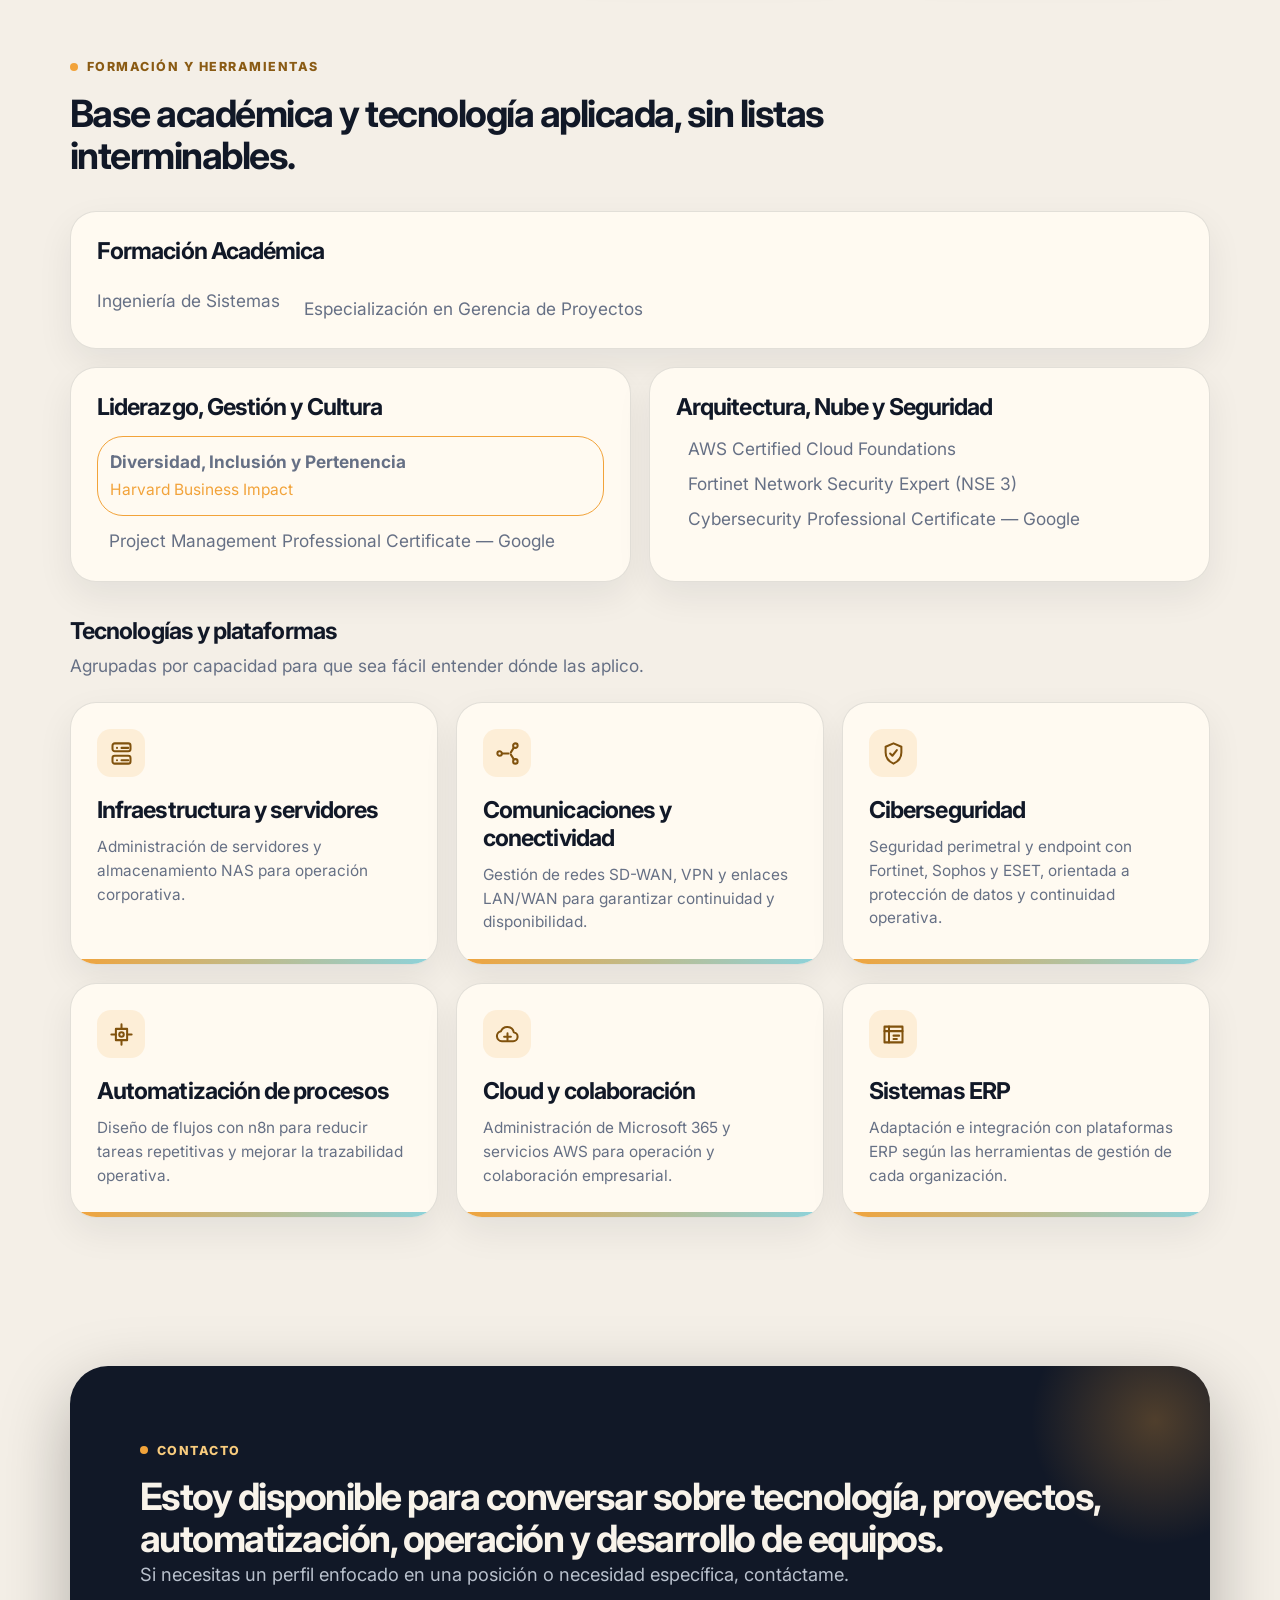
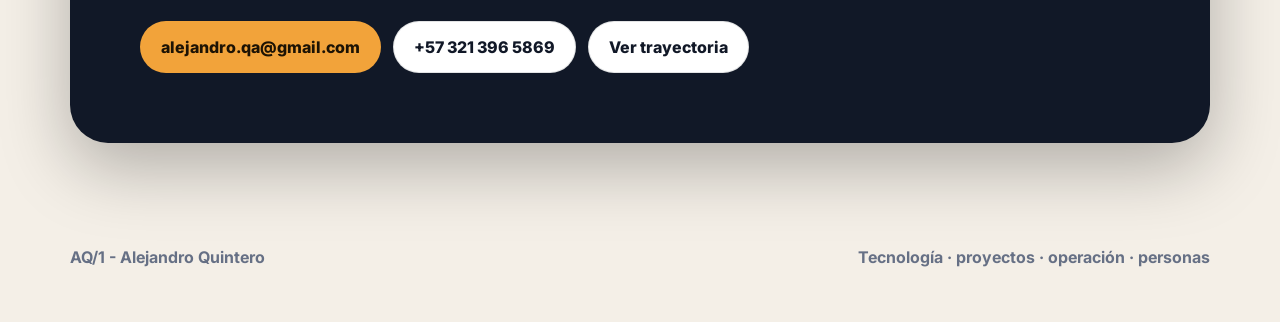
==== commit 9e05756f: "feat: highlight Harvard cert and leadership capabilities - Restructured '#formacion' into Liderazgo/" ====
--- a/index.html
+++ b/index.html
@@ -111,8 +111,8 @@
       <div class="capability-grid">
         <article class="capability-card reveal"><span>01</span><h3 data-es="Arquitectura e Infraestructura Resiliente" data-en="Resilient Architecture and Infrastructure">Arquitectura e Infraestructura Resiliente</h3><p data-es="Diseño y gestión de entornos locales, híbridos y virtualizados de alta disponibilidad." data-en="Design and management of high-availability on-premise, hybrid, and virtualized environments.">Diseño y gestión de entornos locales, híbridos y virtualizados de alta disponibilidad.</p></article>
         <article class="capability-card reveal"><span>02</span><h3 data-es="Automatización y Eficiencia de Procesos" data-en="Automation and Process Efficiency">Automatización y Eficiencia de Procesos</h3><p data-es="Orquestación mediante APIs, flujos n8n y contenedores para optimizar flujos operativos." data-en="Orchestration via APIs, n8n workflows, and containers to optimize operational flows.">Orquestación mediante APIs, flujos n8n y contenedores para optimizar flujos operativos.</p></article>
-        <article class="capability-card reveal"><span>03</span><h3 data-es="Ciberseguridad, Continuidad y Gobierno TI" data-en="Cybersecurity, Continuity and IT Governance">Ciberseguridad, Continuidad y Gobierno TI</h3><p data-es="Seguridad perimetral/endpoint, planes de continuidad operativa y mitigación de riesgos." data-en="Perimeter/endpoint security, operational continuity plans, and risk mitigation.">Seguridad perimetral/endpoint, planes de continuidad operativa y mitigación de riesgos.</p></article>
-        <article class="capability-card reveal"><span>04</span><h3 data-es="FinOps y Gestión Estratégica de Proyectos" data-en="FinOps and Strategic Project Management">FinOps y Gestión Estratégica de Proyectos</h3><p data-es="Optimización del TCO tecnológico, dirección de proveedores y cumplimiento presupuestal." data-en="Technology TCO optimization, vendor management, and budget compliance.">Optimización del TCO tecnológico, dirección de proveedores y cumplimiento presupuestal.</p></article>
+        <article class="capability-card reveal"><span>03</span><h3 data-es="Ciberseguridad y Continuidad" data-en="Cybersecurity and Continuity">Ciberseguridad y Continuidad</h3><p data-es="Seguridad perimetral/endpoint, planes de continuidad operativa y mitigación de riesgos." data-en="Perimeter/endpoint security, operational continuity plans, and risk mitigation.">Seguridad perimetral/endpoint, planes de continuidad operativa y mitigación de riesgos.</p></article>
+        <article class="capability-card reveal"><span>04</span><h3 data-es="Liderazgo, Cultura y FinOps" data-en="Leadership, Culture and FinOps">Liderazgo, Cultura y FinOps</h3><p data-es="Optimización del TCO, y gestión de talento orientada a seguridad psicológica e inclusión en equipos TI." data-en="TCO optimization, and talent management oriented to psychological safety and inclusion in IT teams.">Optimización del TCO, y gestión de talento orientada a seguridad psicológica e inclusión en equipos TI.</p></article>
       </div>
     </section>
 
@@ -138,17 +138,34 @@
         <h2 id="formationTitle" data-es="Base académica y tecnología aplicada, sin listas interminables." data-en="Academic foundation and applied technology, without endless lists.">Base académica y tecnología aplicada, sin listas interminables.</h2>
       </div>
 
-      <div class="formation-summary reveal">
+      <div class="formation-summary reveal" style="margin-bottom: 18px;">
+        <article style="grid-column: 1 / -1; display: flex; flex-direction: column; gap: 8px;">
+          <h3 data-es="Formación Académica" data-en="Academic Education">Formación Académica</h3>
+          <ul style="display: flex; gap: 24px; flex-wrap: wrap; list-style: none; padding-left: 0;">
+            <li data-es="Ingeniería de Sistemas" data-en="Systems Engineering"><strong>Ingeniería de Sistemas</strong></li>
+            <li data-es="Especialización en Gerencia de Proyectos" data-en="Specialization in Project Management"><strong>Especialización en Gerencia de Proyectos</strong></li>
+          </ul>
+        </article>
+      </div>
+
+      <div class="formation-groups reveal" style="display: grid; grid-template-columns: repeat(2, minmax(0, 1fr)); gap: 18px; margin-bottom: 36px;">
         <article>
-          <h3 data-es="Formación" data-en="Education">Formación</h3>
-          <ul>
-            <li data-es="Ingeniería de Sistemas" data-en="Systems Engineering">Ingeniería de Sistemas</li>
-            <li data-es="Especialización en Gerencia de Proyectos" data-en="Specialization in Project Management">Especialización en Gerencia de Proyectos</li>
+          <h3 data-es="Liderazgo, Gestión y Cultura" data-en="Leadership, Management & Culture">Liderazgo, Gestión y Cultura</h3>
+          <ul style="list-style: none; padding-left: 0;">
+            <li style="margin-bottom: 12px; padding: 12px; background: var(--surface-1); border: 1px solid var(--accent); border-radius: var(--radius);">
+              <strong style="color: var(--text-primary); display: block;" data-es="Diversidad, Inclusión y Pertenencia" data-en="Diversity, Inclusion and Belonging">Diversidad, Inclusión y Pertenencia</strong>
+              <span style="font-size: 0.9em; color: var(--accent);" data-es="Harvard Business Impact" data-en="Harvard Business Impact">Harvard Business Impact</span>
+            </li>
+            <li style="padding: 0 12px;" data-es="Project Management Professional Certificate — Google" data-en="Project Management Professional Certificate — Google">Project Management Professional Certificate — Google</li>
           </ul>
         </article>
         <article>
-          <h3 data-es="Certificaciones" data-en="Certifications">Certificaciones</h3>
-          <ul><li>Google Project Management</li><li>Google Cybersecurity</li><li>AWS Cloud Foundations</li><li>Fortinet NSE 3</li></ul>
+          <h3 data-es="Arquitectura, Nube y Seguridad" data-en="Architecture, Cloud & Security">Arquitectura, Nube y Seguridad</h3>
+          <ul style="list-style: none; padding-left: 12px;">
+            <li style="margin-bottom: 8px;" data-es="AWS Certified Cloud Foundations" data-en="AWS Certified Cloud Foundations">AWS Certified Cloud Foundations</li>
+            <li style="margin-bottom: 8px;" data-es="Fortinet Network Security Expert (NSE 3)" data-en="Fortinet Network Security Expert (NSE 3)">Fortinet Network Security Expert (NSE 3)</li>
+            <li data-es="Cybersecurity Professional Certificate — Google" data-en="Cybersecurity Professional Certificate — Google">Cybersecurity Professional Certificate — Google</li>
+          </ul>
         </article>
       </div>
 
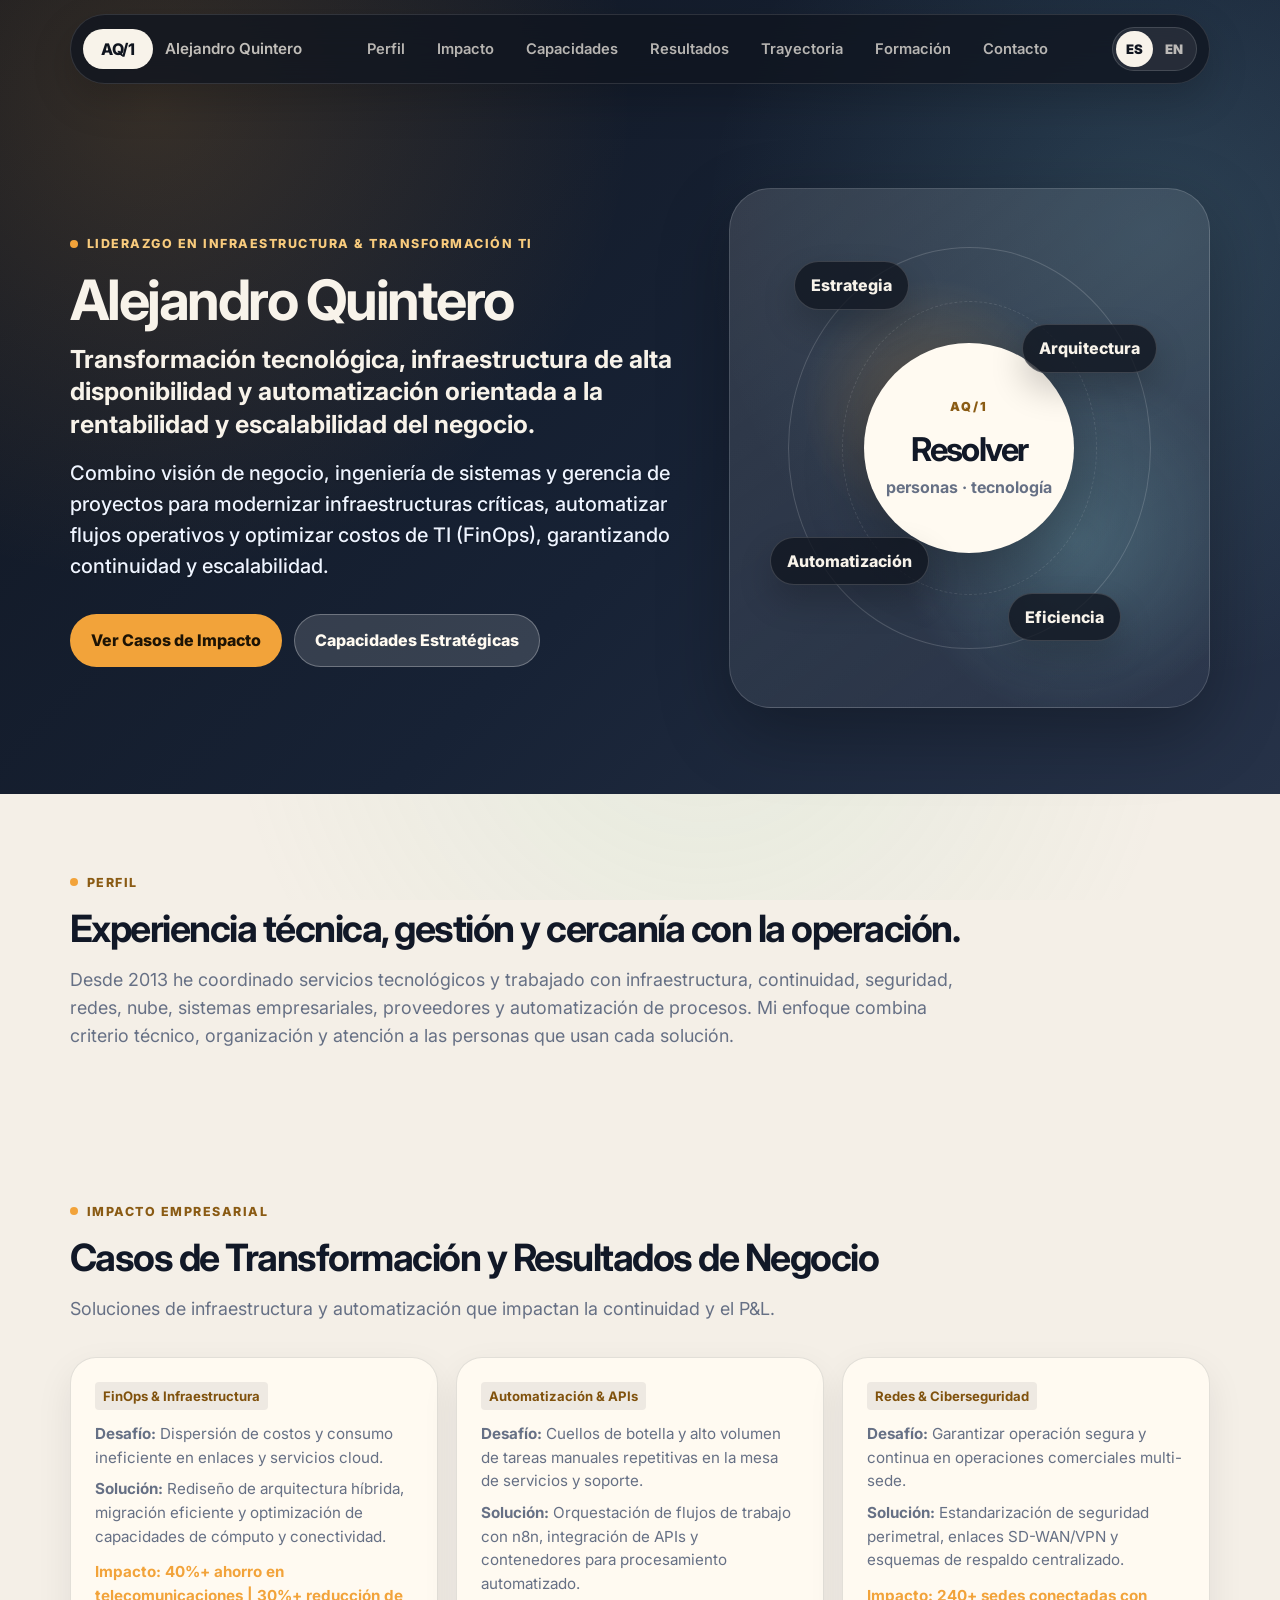
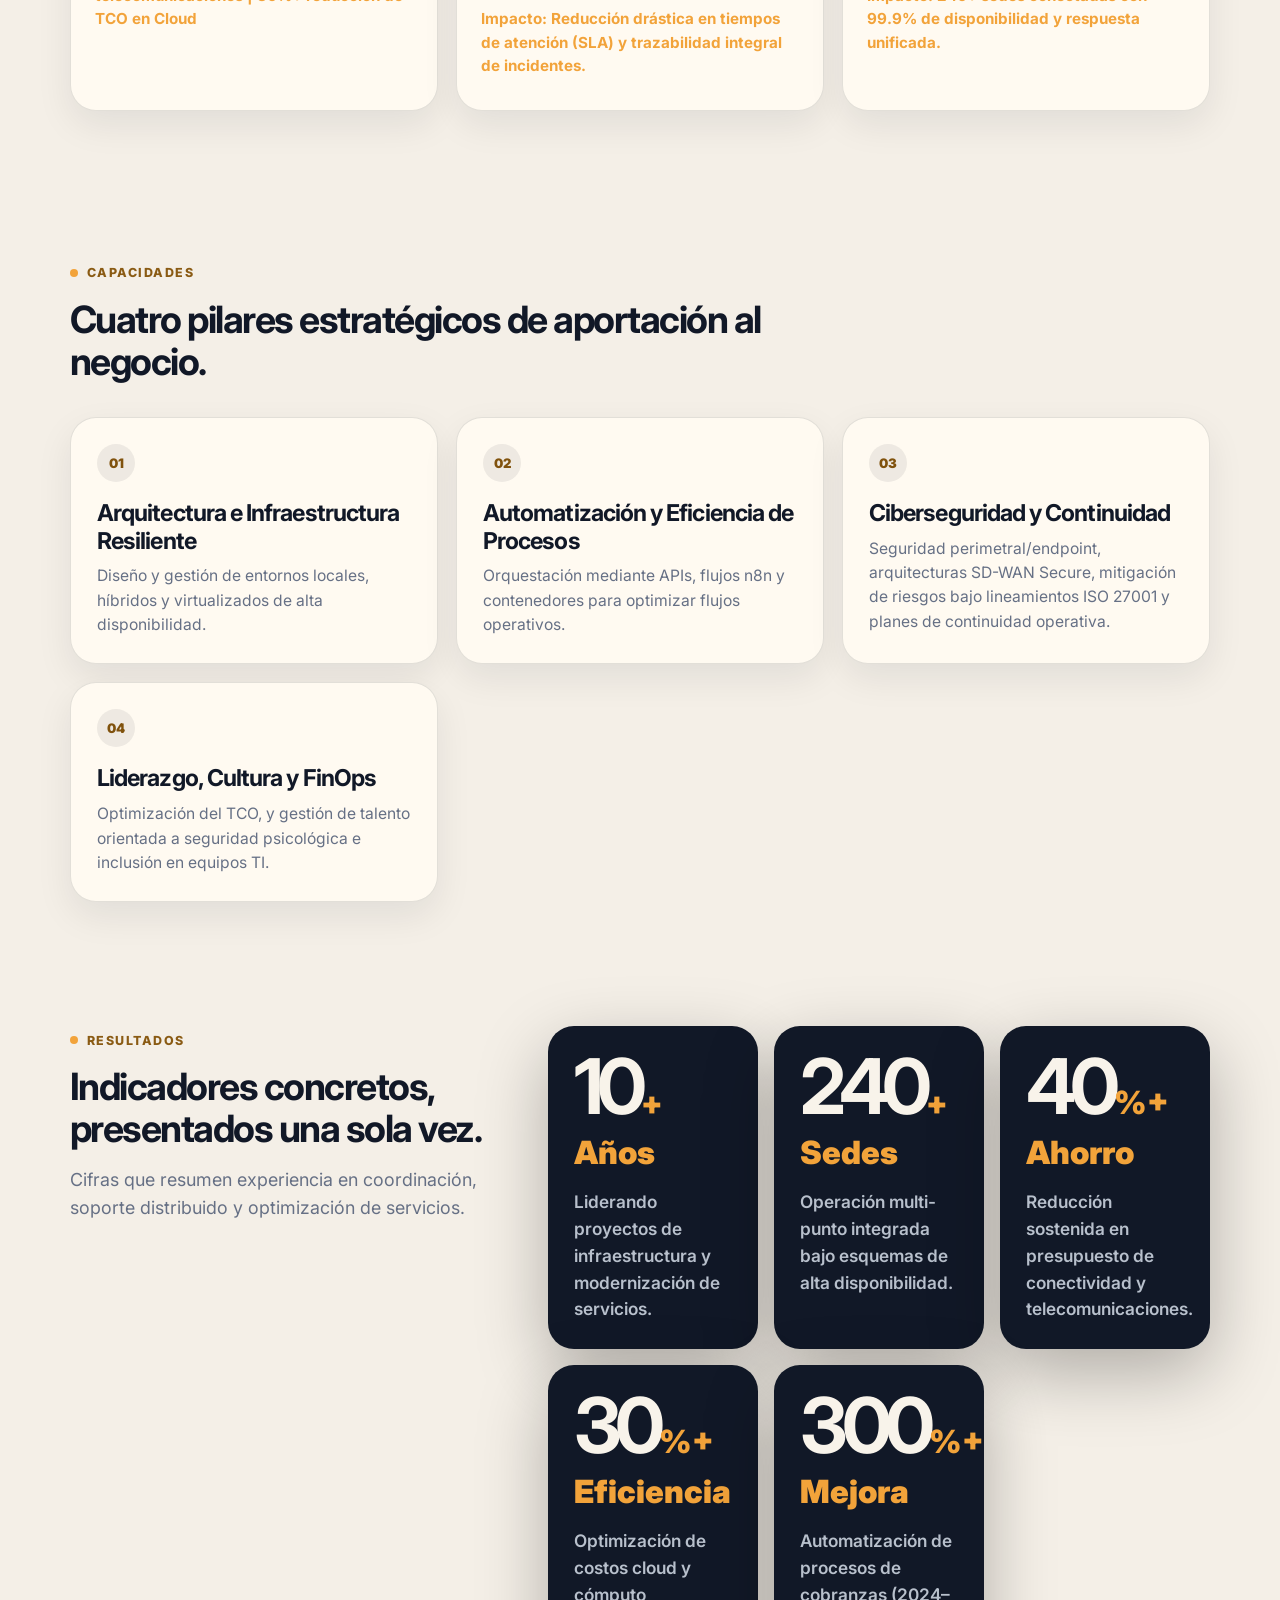
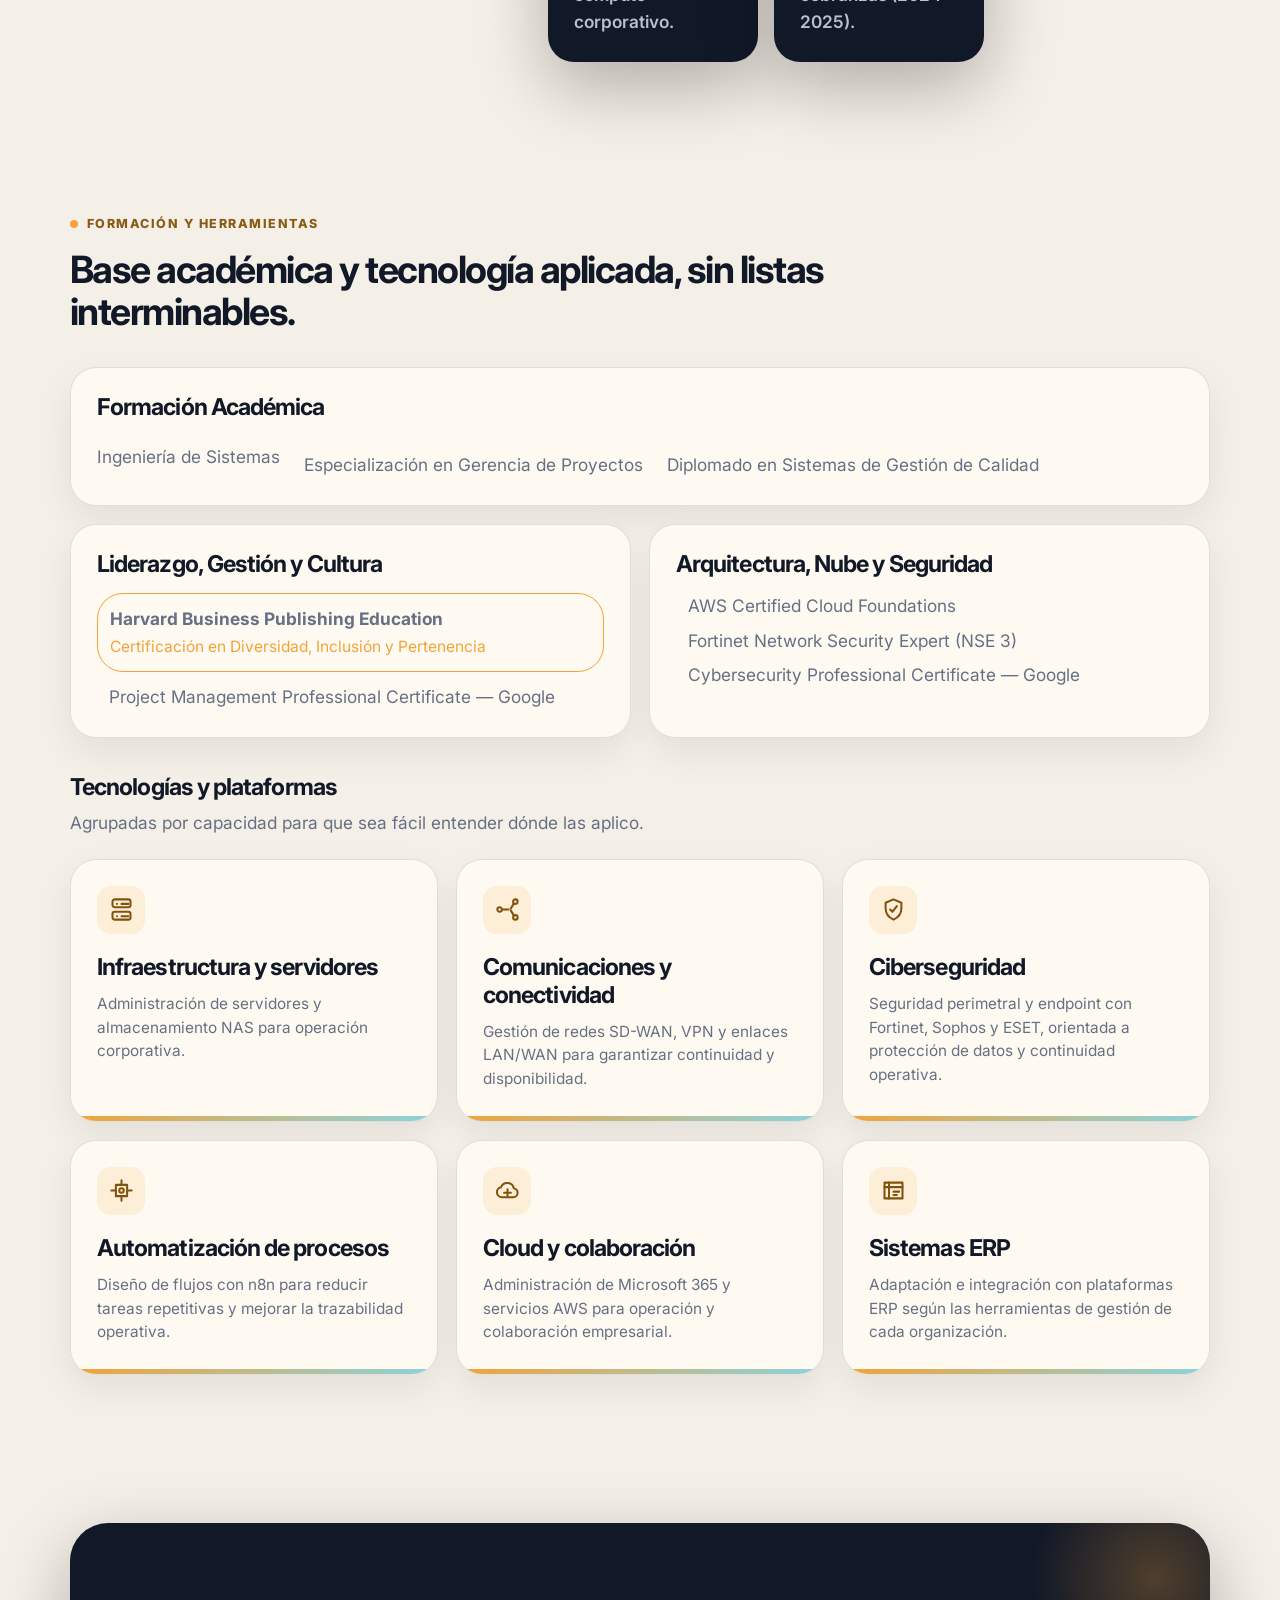
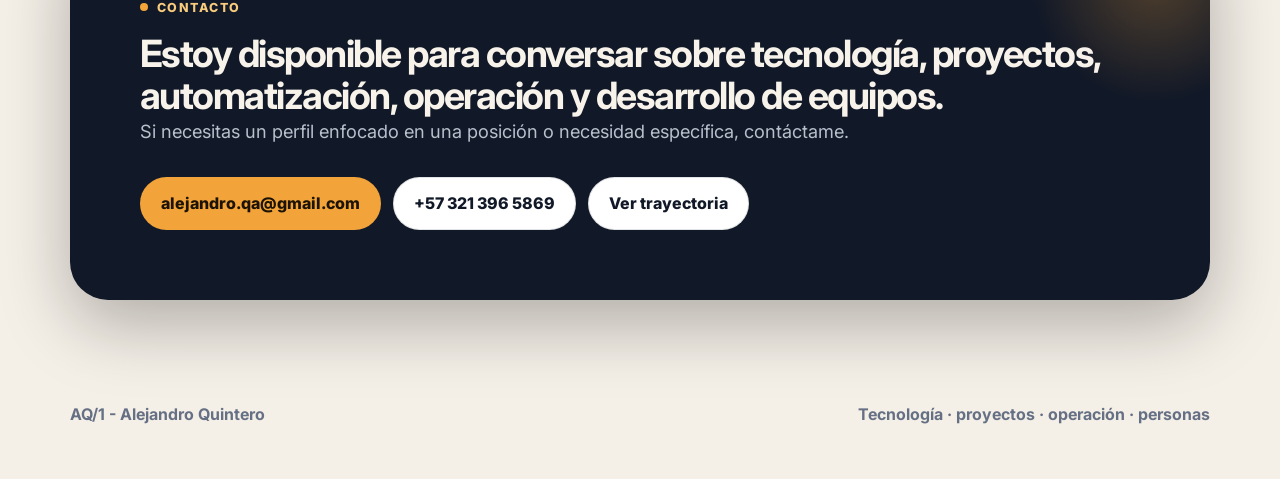
==== commit da27cd98: "Refactor Hero section for executive positioning - Updated Hero section text content and category tag" ====
--- a/index.html
+++ b/index.html
@@ -111,7 +111,7 @@
       <div class="capability-grid">
         <article class="capability-card reveal"><span>01</span><h3 data-es="Arquitectura e Infraestructura Resiliente" data-en="Resilient Architecture and Infrastructure">Arquitectura e Infraestructura Resiliente</h3><p data-es="Diseño y gestión de entornos locales, híbridos y virtualizados de alta disponibilidad." data-en="Design and management of high-availability on-premise, hybrid, and virtualized environments.">Diseño y gestión de entornos locales, híbridos y virtualizados de alta disponibilidad.</p></article>
         <article class="capability-card reveal"><span>02</span><h3 data-es="Automatización y Eficiencia de Procesos" data-en="Automation and Process Efficiency">Automatización y Eficiencia de Procesos</h3><p data-es="Orquestación mediante APIs, flujos n8n y contenedores para optimizar flujos operativos." data-en="Orchestration via APIs, n8n workflows, and containers to optimize operational flows.">Orquestación mediante APIs, flujos n8n y contenedores para optimizar flujos operativos.</p></article>
-        <article class="capability-card reveal"><span>03</span><h3 data-es="Ciberseguridad y Continuidad" data-en="Cybersecurity and Continuity">Ciberseguridad y Continuidad</h3><p data-es="Seguridad perimetral/endpoint, planes de continuidad operativa y mitigación de riesgos." data-en="Perimeter/endpoint security, operational continuity plans, and risk mitigation.">Seguridad perimetral/endpoint, planes de continuidad operativa y mitigación de riesgos.</p></article>
+        <article class="capability-card reveal"><span>03</span><h3 data-es="Ciberseguridad y Continuidad" data-en="Cybersecurity and Continuity">Ciberseguridad y Continuidad</h3><p data-es="Seguridad perimetral/endpoint, arquitecturas SD-WAN Secure, mitigación de riesgos bajo lineamientos ISO 27001 y planes de continuidad operativa." data-en="Perimeter/endpoint security, SD-WAN Secure architectures, risk mitigation under ISO 27001 guidelines, and operational continuity plans.">Seguridad perimetral/endpoint, arquitecturas SD-WAN Secure, mitigación de riesgos bajo lineamientos ISO 27001 y planes de continuidad operativa.</p></article>
         <article class="capability-card reveal"><span>04</span><h3 data-es="Liderazgo, Cultura y FinOps" data-en="Leadership, Culture and FinOps">Liderazgo, Cultura y FinOps</h3><p data-es="Optimización del TCO, y gestión de talento orientada a seguridad psicológica e inclusión en equipos TI." data-en="TCO optimization, and talent management oriented to psychological safety and inclusion in IT teams.">Optimización del TCO, y gestión de talento orientada a seguridad psicológica e inclusión en equipos TI.</p></article>
       </div>
     </section>
@@ -128,6 +128,7 @@
           <article class="metric"><strong data-count="240">240</strong><span>+ Sedes</span><p data-es="Operación multi-punto integrada bajo esquemas de alta disponibilidad." data-en="Multi-point operation integrated under high availability schemes.">Operación multi-punto integrada bajo esquemas de alta disponibilidad.</p></article>
           <article class="metric"><strong data-count="40">40</strong><span>%+ Ahorro</span><p data-es="Reducción sostenida en presupuesto de conectividad y telecomunicaciones." data-en="Sustained reduction in connectivity and telecommunications budget.">Reducción sostenida en presupuesto de conectividad y telecomunicaciones.</p></article>
           <article class="metric"><strong data-count="30">30</strong><span>%+ Eficiencia</span><p data-es="Optimización de costos cloud y cómputo corporativo." data-en="Optimization of cloud and corporate computing costs.">Optimización de costos cloud y cómputo corporativo.</p></article>
+          <article class="metric"><strong data-count="300">300</strong><span>%+ Mejora</span><p data-es="Automatización de procesos de cobranzas (2024–2025)." data-en="Automation of collection processes (2024–2025).">Automatización de procesos de cobranzas (2024–2025).</p></article>
         </div>
       </div>
     </section>
@@ -144,6 +145,7 @@
           <ul style="display: flex; gap: 24px; flex-wrap: wrap; list-style: none; padding-left: 0;">
             <li data-es="Ingeniería de Sistemas" data-en="Systems Engineering"><strong>Ingeniería de Sistemas</strong></li>
             <li data-es="Especialización en Gerencia de Proyectos" data-en="Specialization in Project Management"><strong>Especialización en Gerencia de Proyectos</strong></li>
+            <li data-es="Diplomado en Sistemas de Gestión de Calidad" data-en="Diploma in Quality Management Systems"><strong>Diplomado en Sistemas de Gestión de Calidad</strong></li>
           </ul>
         </article>
       </div>
@@ -153,8 +155,8 @@
           <h3 data-es="Liderazgo, Gestión y Cultura" data-en="Leadership, Management & Culture">Liderazgo, Gestión y Cultura</h3>
           <ul style="list-style: none; padding-left: 0;">
             <li style="margin-bottom: 12px; padding: 12px; background: var(--surface-1); border: 1px solid var(--accent); border-radius: var(--radius);">
-              <strong style="color: var(--text-primary); display: block;" data-es="Diversidad, Inclusión y Pertenencia" data-en="Diversity, Inclusion and Belonging">Diversidad, Inclusión y Pertenencia</strong>
-              <span style="font-size: 0.9em; color: var(--accent);" data-es="Harvard Business Impact" data-en="Harvard Business Impact">Harvard Business Impact</span>
+              <strong style="color: var(--text-primary); display: block;" data-es="Harvard Business Publishing Education" data-en="Harvard Business Publishing Education">Harvard Business Publishing Education</strong>
+              <span style="font-size: 0.9em; color: var(--accent);" data-es="Certificación en Diversidad, Inclusión y Pertenencia" data-en="Diversity, Inclusion and Belonging Certification">Certificación en Diversidad, Inclusión y Pertenencia</span>
             </li>
             <li style="padding: 0 12px;" data-es="Project Management Professional Certificate — Google" data-en="Project Management Professional Certificate — Google">Project Management Professional Certificate — Google</li>
           </ul>
--- a/styles.css
+++ b/styles.css
@@ -262,7 +262,7 @@
 }
 .metrics {
   display: grid;
-  grid-template-columns: repeat(2, 1fr);
+  grid-template-columns: repeat(auto-fit, minmax(200px, 1fr));
   gap: 16px;
 }
 .metric {
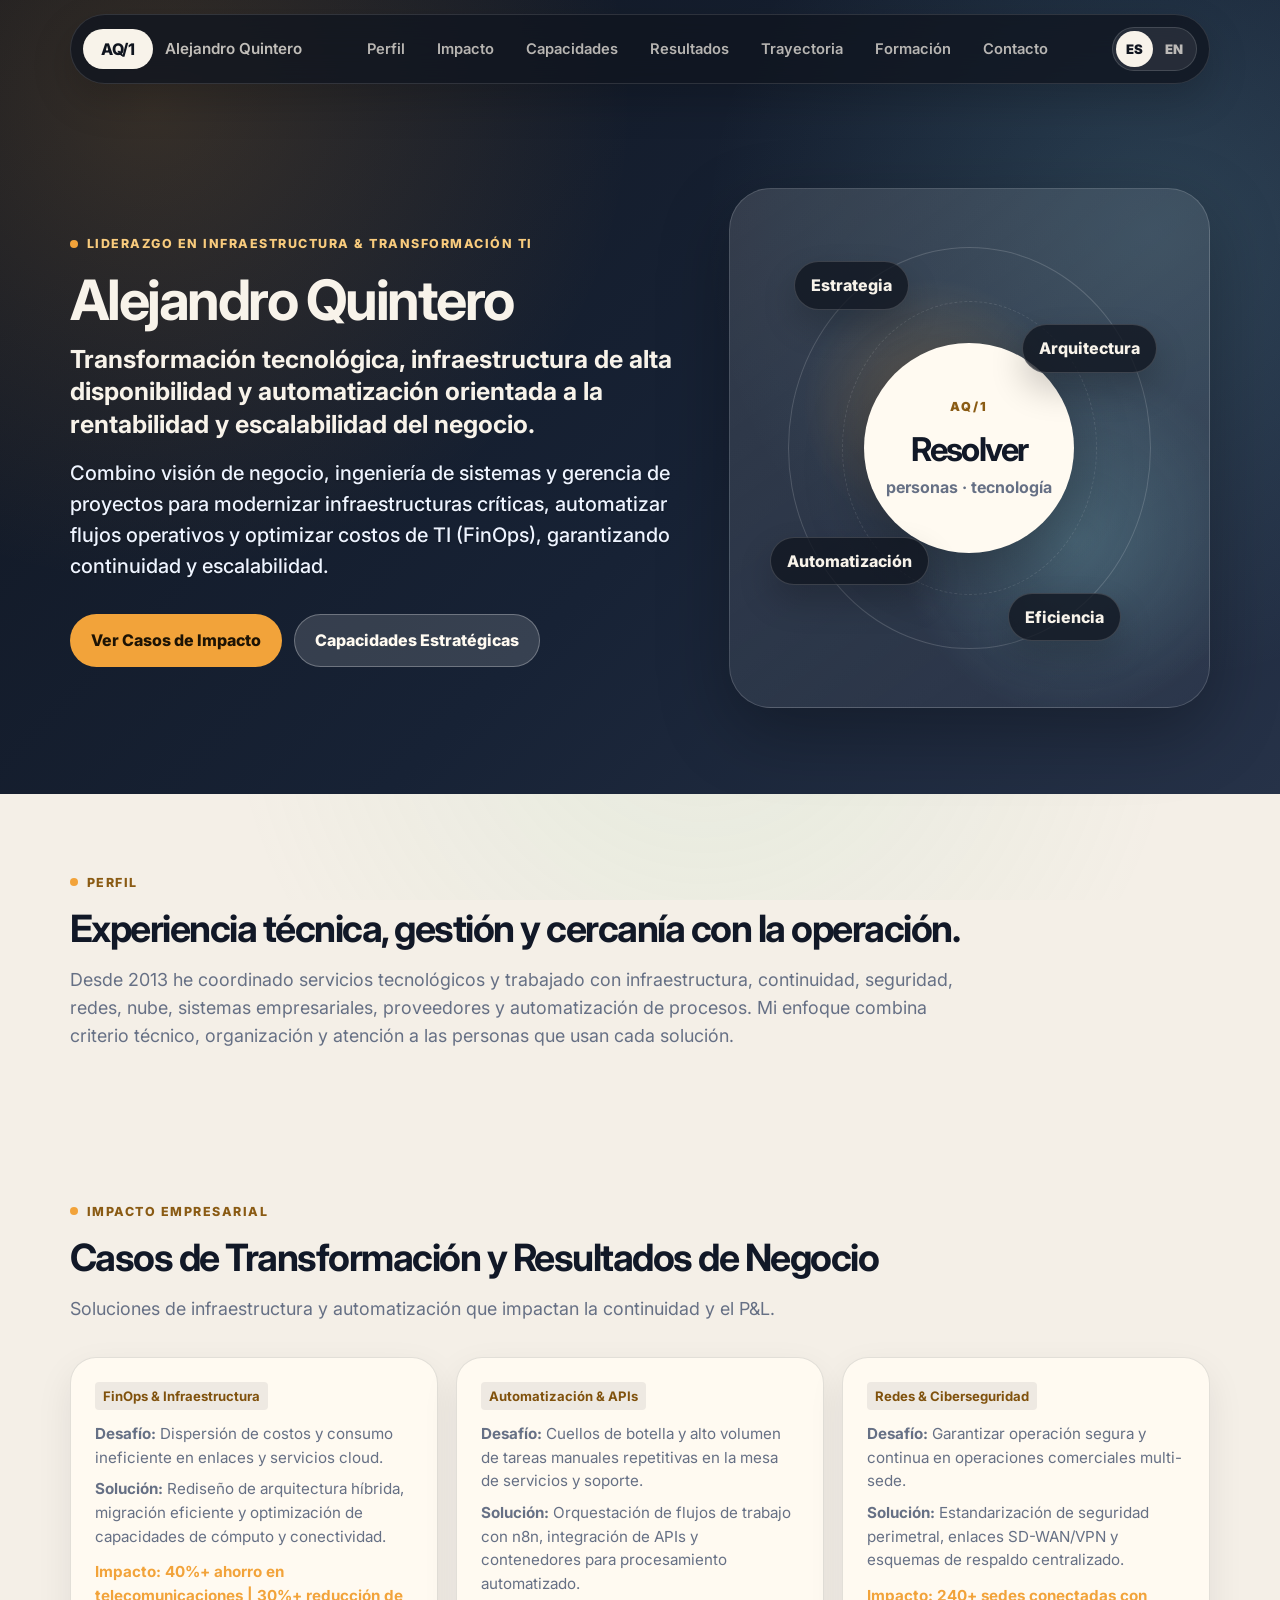
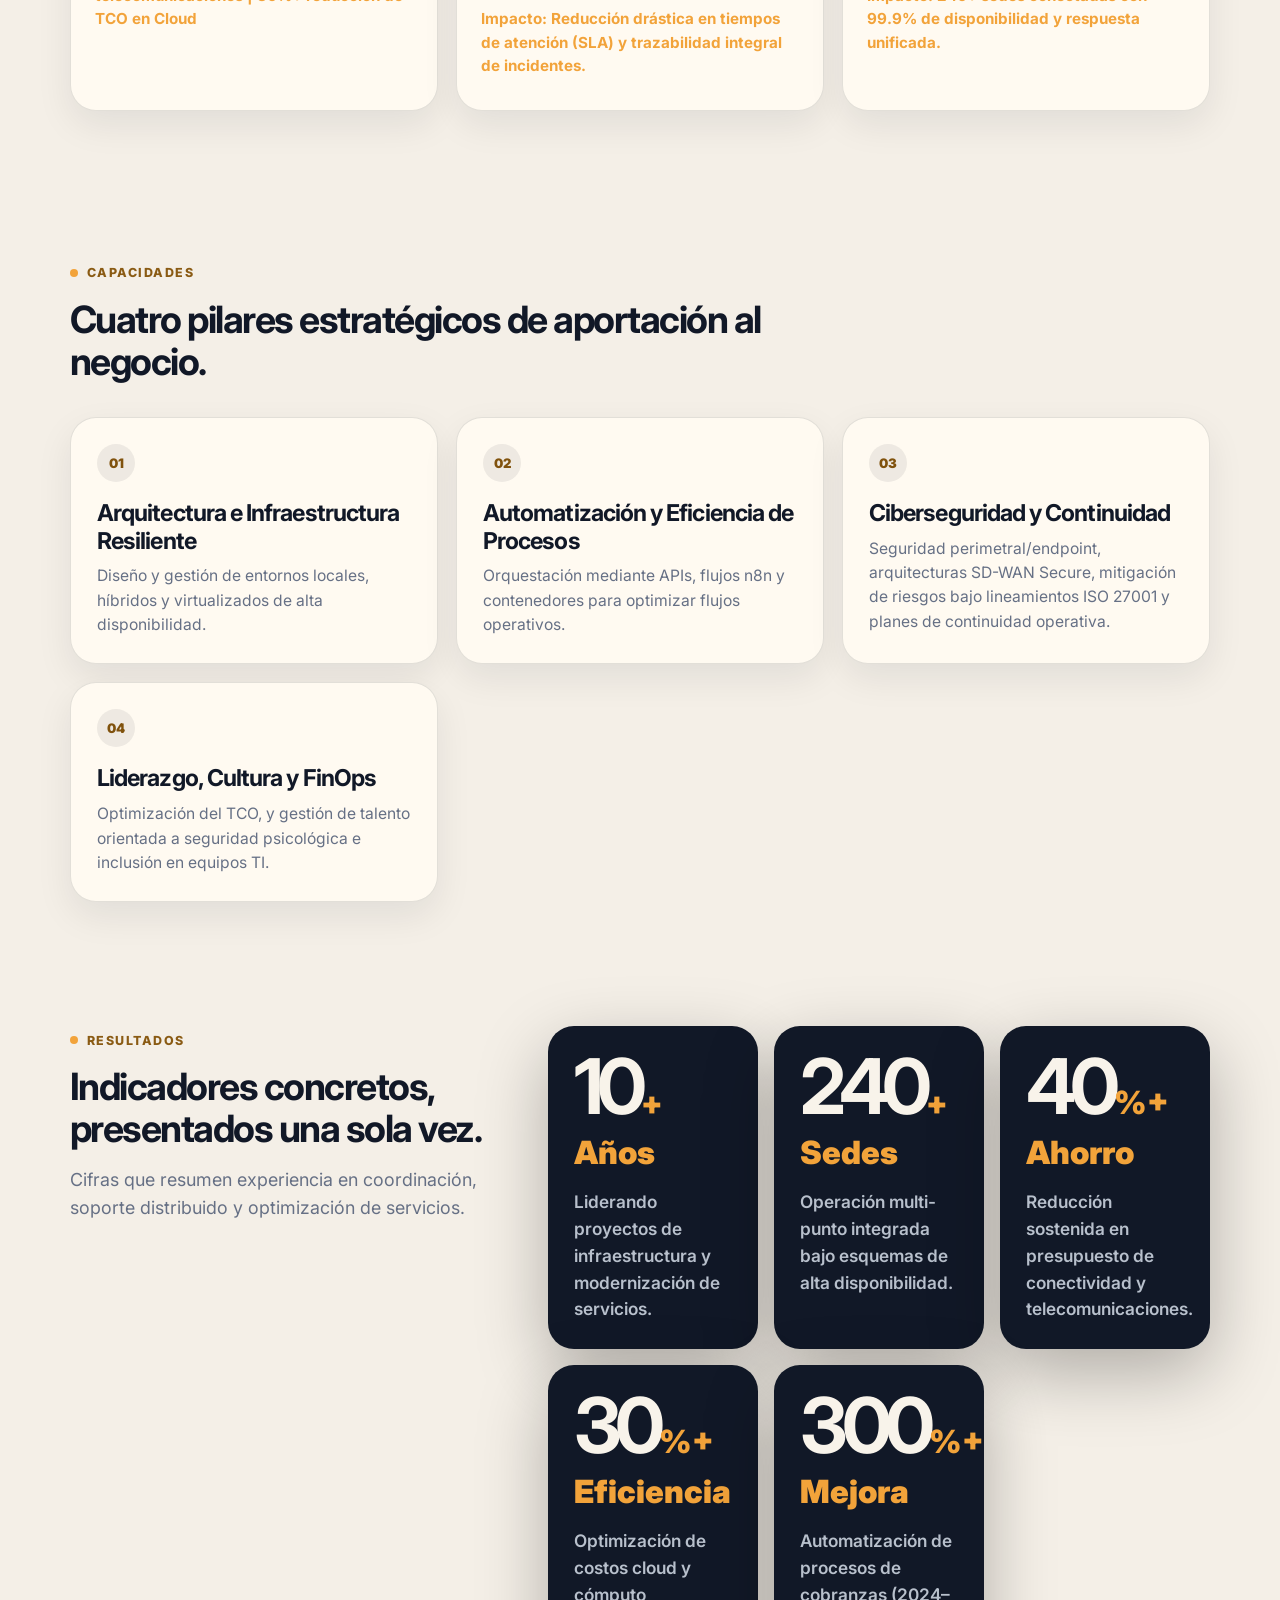
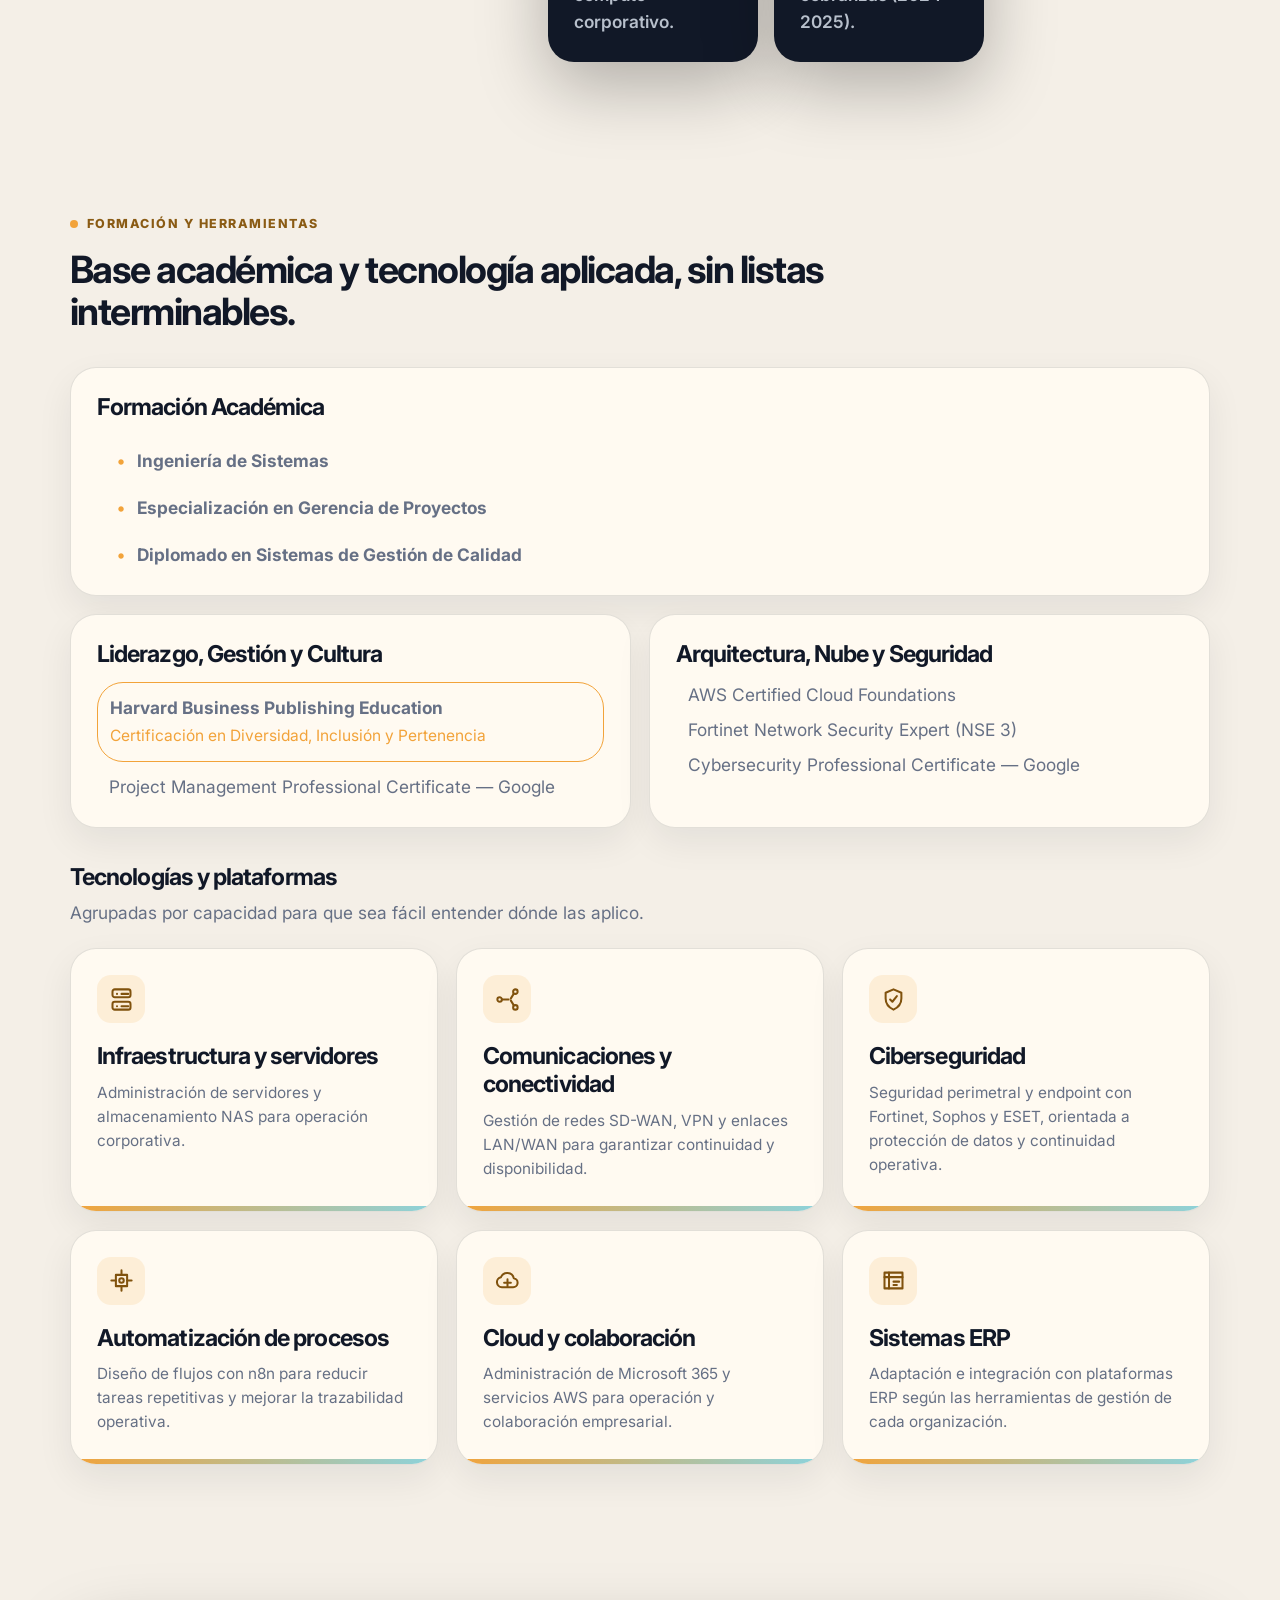
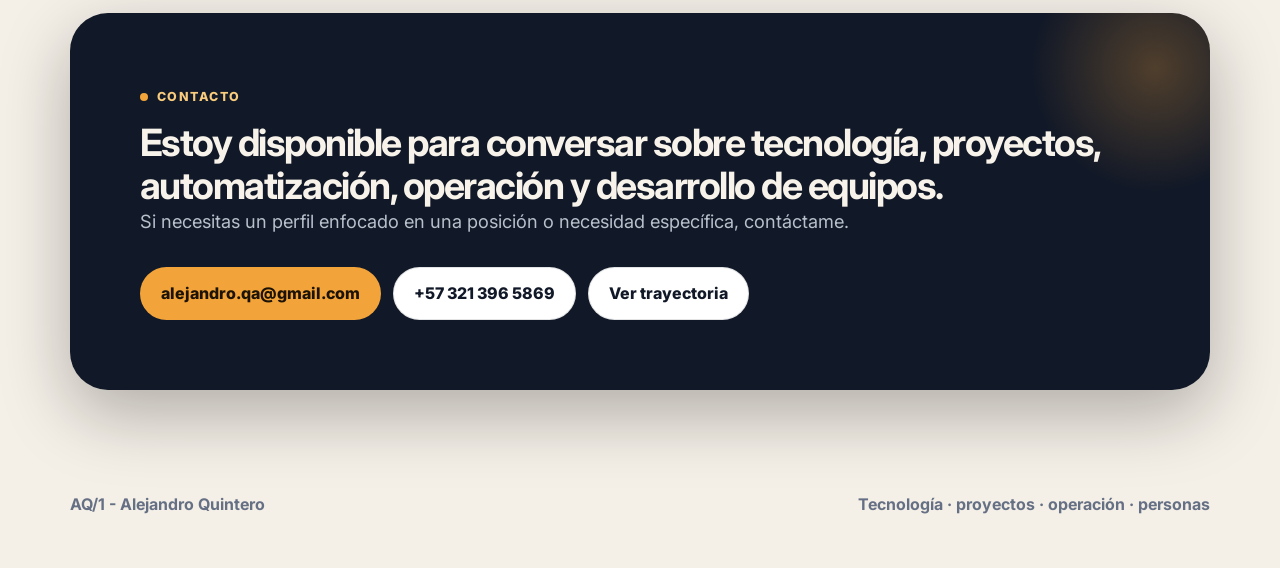
==== commit aa1c459c: "Fix alignment and layout of Formación Académica card - Refactored inline list in Formación Académica" ====
--- a/index.html
+++ b/index.html
@@ -140,12 +140,21 @@
       </div>
 
       <div class="formation-summary reveal" style="margin-bottom: 18px;">
-        <article style="grid-column: 1 / -1; display: flex; flex-direction: column; gap: 8px;">
+        <article class="formation-card">
           <h3 data-es="Formación Académica" data-en="Academic Education">Formación Académica</h3>
-          <ul style="display: flex; gap: 24px; flex-wrap: wrap; list-style: none; padding-left: 0;">
-            <li data-es="Ingeniería de Sistemas" data-en="Systems Engineering"><strong>Ingeniería de Sistemas</strong></li>
-            <li data-es="Especialización en Gerencia de Proyectos" data-en="Specialization in Project Management"><strong>Especialización en Gerencia de Proyectos</strong></li>
-            <li data-es="Diplomado en Sistemas de Gestión de Calidad" data-en="Diploma in Quality Management Systems"><strong>Diplomado en Sistemas de Gestión de Calidad</strong></li>
+          <ul class="formation-list">
+            <li>
+              <span class="formation-bullet">•</span>
+              <strong data-es="Ingeniería de Sistemas" data-en="Systems Engineering">Ingeniería de Sistemas</strong>
+            </li>
+            <li>
+              <span class="formation-bullet">•</span>
+              <strong data-es="Especialización en Gerencia de Proyectos" data-en="Specialization in Project Management">Especialización en Gerencia de Proyectos</strong>
+            </li>
+            <li>
+              <span class="formation-bullet">•</span>
+              <strong data-es="Diplomado en Sistemas de Gestión de Calidad" data-en="Diploma in Quality Management Systems">Diplomado en Sistemas de Gestión de Calidad</strong>
+            </li>
           </ul>
         </article>
       </div>
--- a/profile-general.css
+++ b/profile-general.css
@@ -141,6 +141,35 @@
 .formation-summary li + li,
 .formation-groups li + li {
   margin-top: 8px;
+}
+
+/* Formation Card Specific Layout */
+.formation-card {
+  grid-column: 1 / -1;
+  display: flex;
+  flex-direction: column;
+  gap: 12px;
+}
+
+.formation-list {
+  display: flex;
+  flex-direction: column;
+  gap: 12px;
+  list-style: none;
+  padding-left: 0;
+  margin: 0;
+}
+
+.formation-list li {
+  display: flex;
+  align-items: flex-start;
+  gap: 12px;
+  color: var(--text-primary);
+}
+
+.formation-bullet {
+  color: var(--accent);
+  font-weight: bold;
 }
 
 .platform-heading {
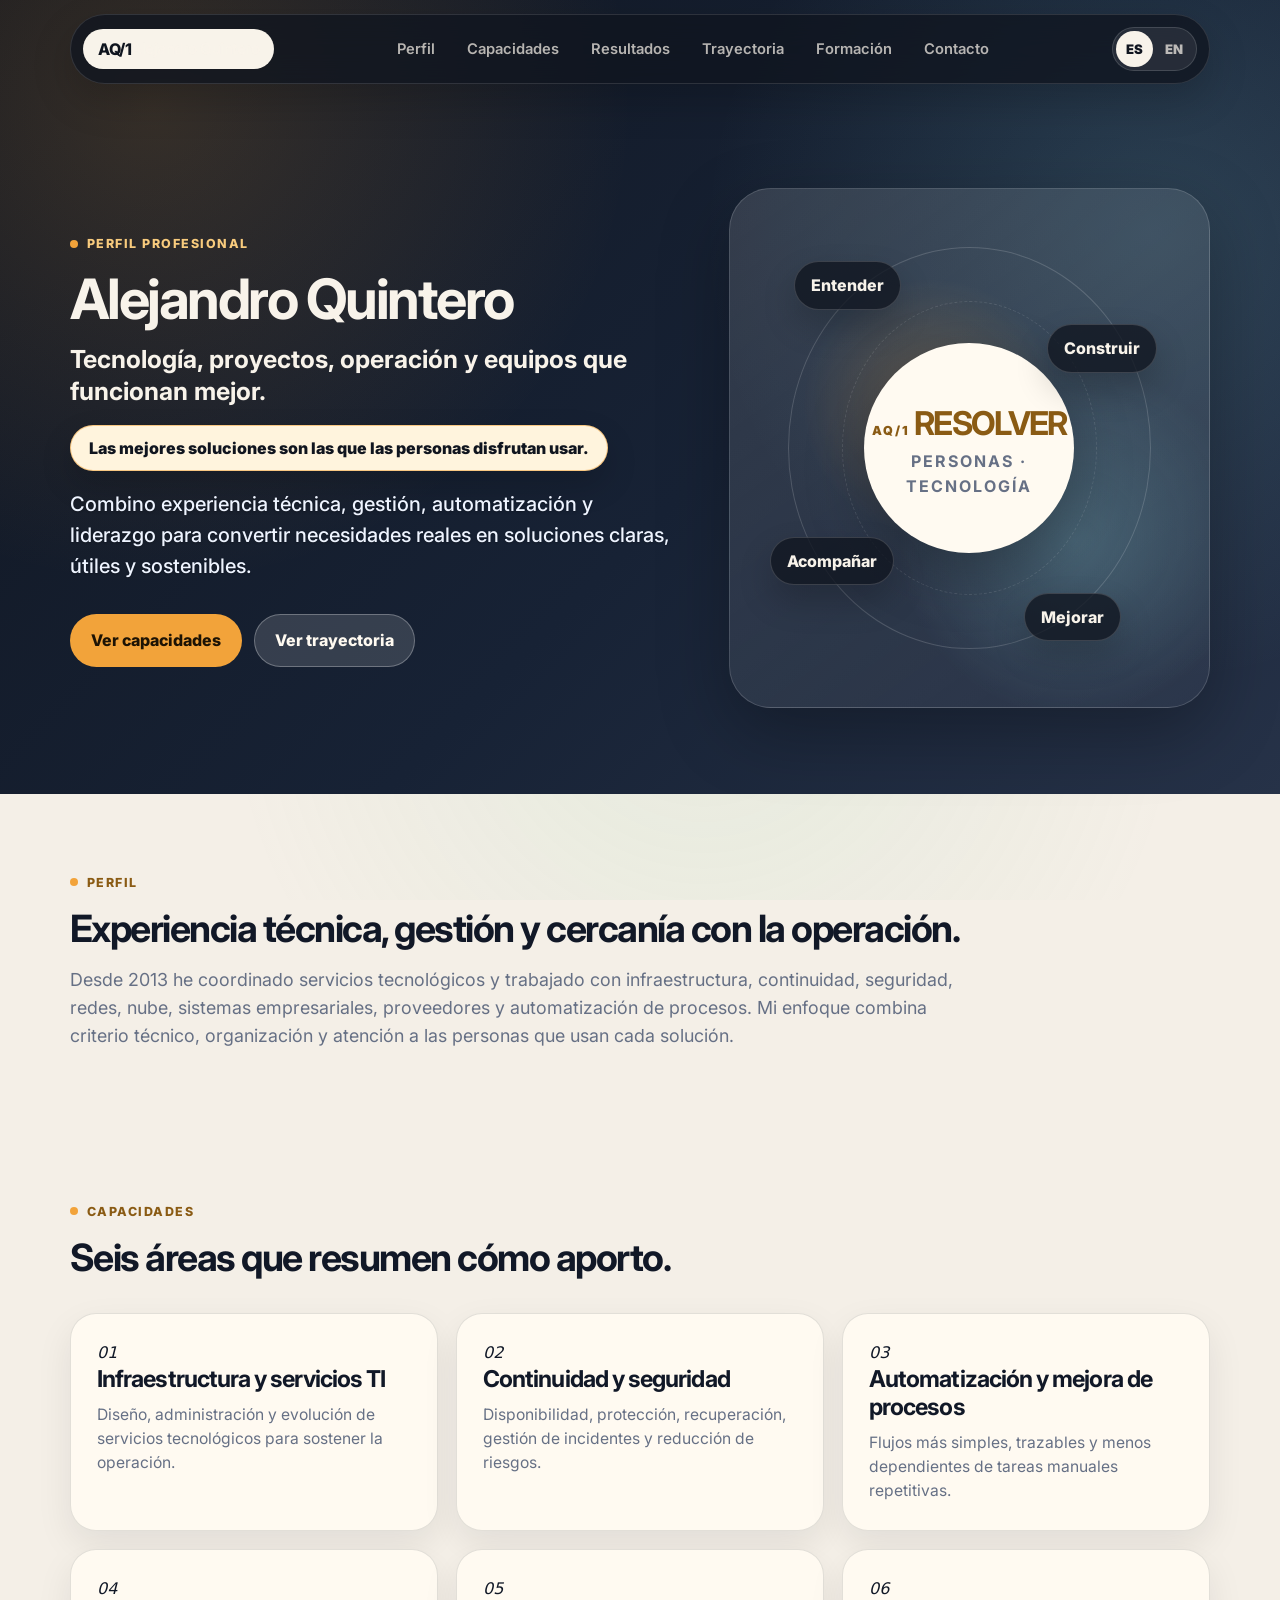
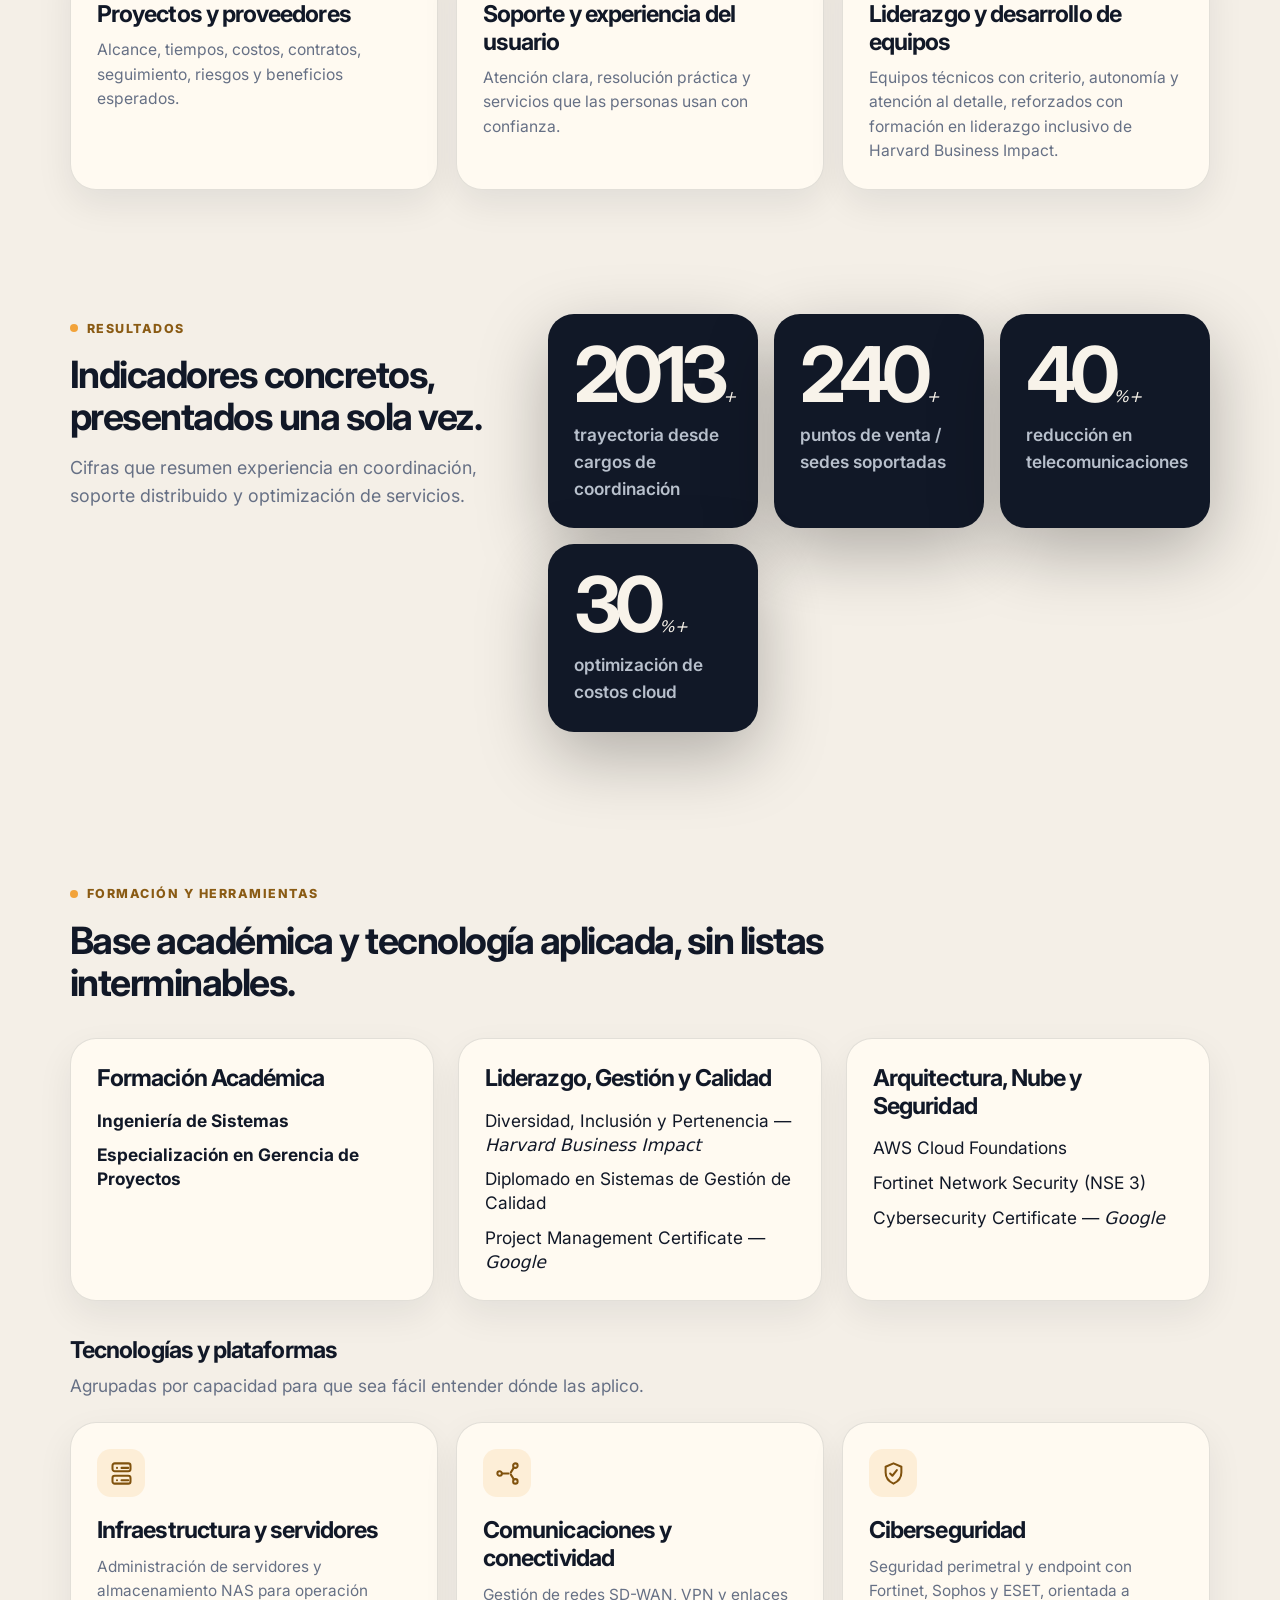
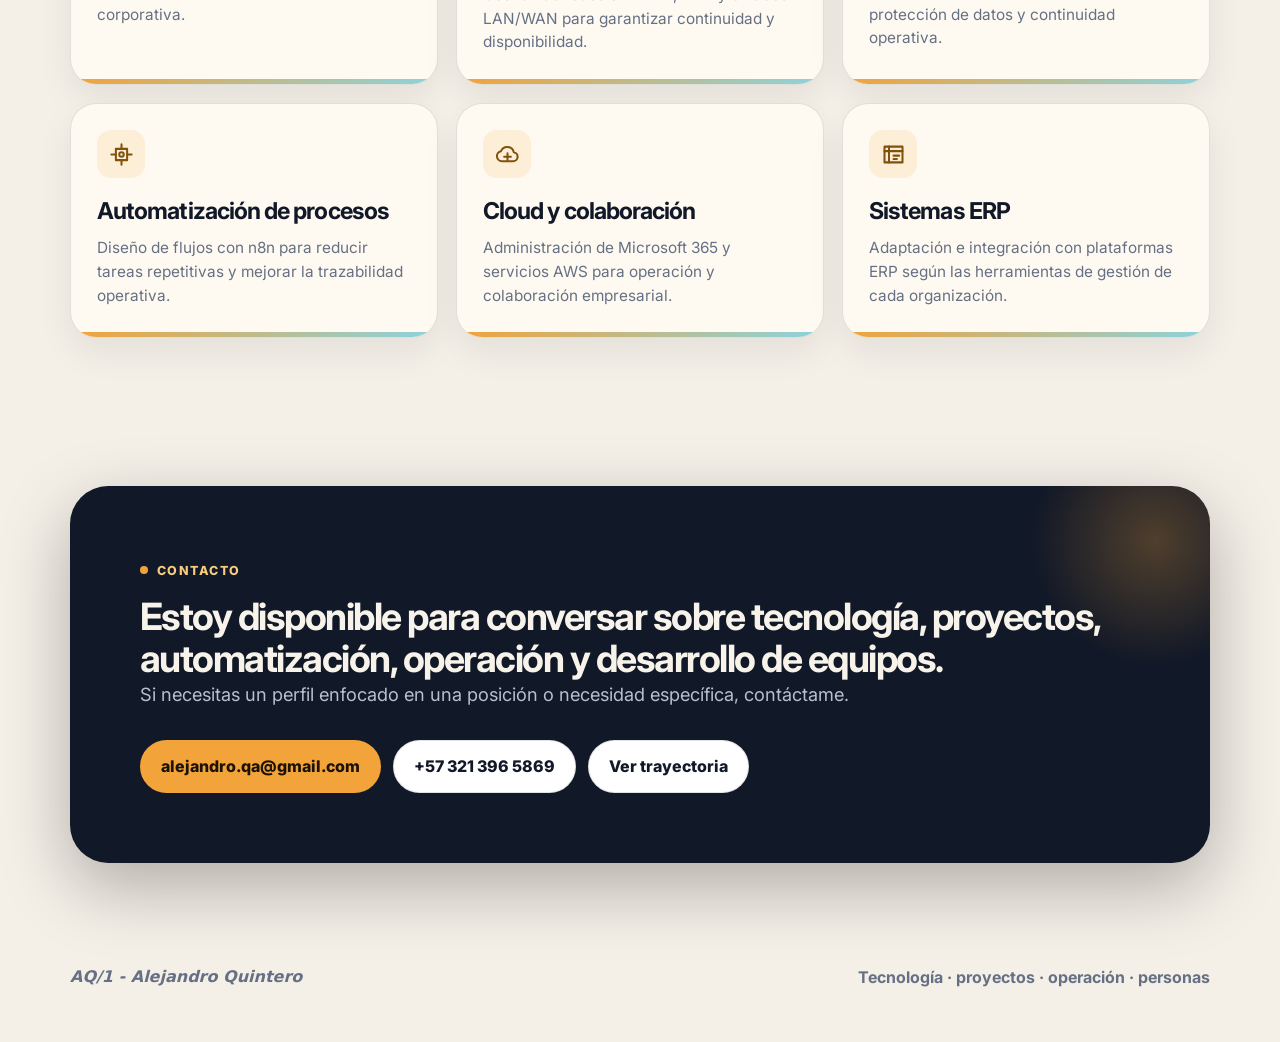
==== commit 882616e2: "Refactor Hero section for executive and business-impact positioning Co-authored-by: alejandr0qa <995" ====
--- a/index.html
+++ b/index.html
@@ -22,13 +22,12 @@
 
   <header class="site-header" id="top">
     <a class="brand" href="#top" aria-label="Volver al inicio">
-      <span class="brand-mark">AQ/1</span>
-      <span class="brand-name">Alejandro Quintero</span>
+      <span class="brand-mark">AQ/1</em>
+      <span class="brand-name">Alejandro Quintero</em>
     </a>
     <button class="nav-toggle" id="navToggle" aria-label="Abrir menú" aria-expanded="false" data-es="Menú" data-en="Menu">Menú</button>
     <nav class="nav" id="nav" aria-label="Navegación principal">
       <a href="#perfil" data-es="Perfil" data-en="Profile">Perfil</a>
-      <a href="#transformacion" data-es="Impacto" data-en="Impact">Impacto</a>
       <a href="#capacidades" data-es="Capacidades" data-en="Capabilities">Capacidades</a>
       <a href="#resultados" data-es="Resultados" data-en="Results">Resultados</a>
       <a href="trayectoria.html" data-es="Trayectoria" data-en="Career">Trayectoria</a>
@@ -44,26 +43,27 @@
   <main>
     <section class="hero" aria-labelledby="heroTitle">
       <div class="hero-copy reveal">
-        <p class="eyebrow" data-es="Liderazgo en Infraestructura & Transformación TI" data-en="Infrastructure Leadership & IT Transformation">Liderazgo en Infraestructura & Transformación TI</p>
+        <p class="eyebrow" data-es="Perfil profesional" data-en="Professional profile">Perfil profesional</p>
         <h1 id="heroTitle">Alejandro Quintero</h1>
-        <p class="hero-role" data-es="Transformación tecnológica, infraestructura de alta disponibilidad y automatización orientada a la rentabilidad y escalabilidad del negocio." data-en="Technological transformation, high-availability infrastructure, and automation focused on business profitability and scalability.">Transformación tecnológica, infraestructura de alta disponibilidad y automatización orientada a la rentabilidad y escalabilidad del negocio.</p>
-        <p class="lead" data-es="Combino visión de negocio, ingeniería de sistemas y gerencia de proyectos para modernizar infraestructuras críticas, automatizar flujos operativos y optimizar costos de TI (FinOps), garantizando continuidad y escalabilidad." data-en="I combine business vision, systems engineering, and project management to modernize critical infrastructures, automate operational workflows, and optimize IT costs (FinOps), ensuring continuity and scalability.">Combino visión de negocio, ingeniería de sistemas y gerencia de proyectos para modernizar infraestructuras críticas, automatizar flujos operativos y optimizar costos de TI (FinOps), garantizando continuidad y escalabilidad.</p>
+        <p class="hero-role" data-es="Tecnología, proyectos, operación y equipos que funcionan mejor." data-en="Technology, projects, operations, and teams that work better.">Tecnología, proyectos, operación y equipos que funcionan mejor.</p>
+        <p class="hero-slogan" data-es="Las mejores soluciones son las que las personas disfrutan usar." data-en="The best solutions are the ones people enjoy using.">Las mejores soluciones son las que las personas disfrutan usar.</p>
+        <p class="lead" data-es="Combino experiencia técnica, gestión, automatización y liderazgo para convertir necesidades reales en soluciones claras, útiles y sostenibles." data-en="I combine technical experience, management, automation, and leadership to turn real needs into clear, useful, and sustainable solutions.">Combino experiencia técnica, gestión, automatización y liderazgo para convertir necesidades reales en soluciones claras, útiles y sostenibles.</p>
         <div class="hero-actions">
-          <a class="btn primary" href="#transformacion" data-es="Ver Casos de Impacto" data-en="View Impact Cases">Ver Casos de Impacto</a>
-          <a class="btn secondary" href="#capacidades" data-es="Capacidades Estratégicas" data-en="Strategic Capabilities">Capacidades Estratégicas</a>
+          <a class="btn primary" href="#capacidades" data-es="Ver capacidades" data-en="View capabilities">Ver capacidades</a>
+          <a class="btn secondary" href="trayectoria.html" data-es="Ver trayectoria" data-en="View career">Ver trayectoria</a>
         </div>
       </div>
 
       <aside class="hero-visual reveal" aria-label="Resumen AQ/1">
         <div class="visual-core">
-          <span class="core-label">AQ/1</span>
+          <span class="core-label">AQ/1</em>
           <strong data-es="Resolver" data-en="Solve">Resolver</strong>
           <small data-es="personas · tecnología" data-en="people · technology">personas · tecnología</small>
         </div>
-        <div class="orbit orbit-a"><span data-es="Estrategia" data-en="Strategy">Estrategia</span></div>
-        <div class="orbit orbit-b"><span data-es="Arquitectura" data-en="Architecture">Arquitectura</span></div>
-        <div class="orbit orbit-c"><span data-es="Automatización" data-en="Automation">Automatización</span></div>
-        <div class="orbit orbit-d"><span data-es="Eficiencia" data-en="Efficiency">Eficiencia</span></div>
+        <div class="orbit orbit-a"><span data-es="Entender" data-en="Understand">Entender</em></div>
+        <div class="orbit orbit-b"><span data-es="Construir" data-en="Build">Construir</em></div>
+        <div class="orbit orbit-c"><span data-es="Acompañar" data-en="Support">Acompañar</em></div>
+        <div class="orbit orbit-d"><span data-es="Mejorar" data-en="Improve">Mejorar</em></div>
       </aside>
     </section>
 
@@ -75,44 +75,18 @@
       </div>
     </section>
 
-    <section class="transformacion section" id="transformacion" aria-labelledby="transformacionTitle">
-      <div class="section-intro reveal">
-        <p class="eyebrow" data-es="Impacto Empresarial" data-en="Business Impact">Impacto Empresarial</p>
-        <h2 id="transformacionTitle" data-es="Casos de Transformación y Resultados de Negocio" data-en="Transformation Cases and Business Results">Casos de Transformación y Resultados de Negocio</h2>
-        <p data-es="Soluciones de infraestructura y automatización que impactan la continuidad y el P&L." data-en="Infrastructure and automation solutions that impact continuity and the P&L.">Soluciones de infraestructura y automatización que impactan la continuidad y el P&L.</p>
-      </div>
-      <div class="capability-grid">
-        <article class="transform-card reveal">
-          <span class="transform-badge">FinOps & Infraestructura</span>
-          <p><strong>Desafío:</strong> Dispersión de costos y consumo ineficiente en enlaces y servicios cloud.</p>
-          <p><strong>Solución:</strong> Rediseño de arquitectura híbrida, migración eficiente y optimización de capacidades de cómputo y conectividad.</p>
-          <p class="impact-metric"><strong>Impacto:</strong> 40%+ ahorro en telecomunicaciones | 30%+ reducción de TCO en Cloud</p>
-        </article>
-        <article class="transform-card reveal">
-          <span class="transform-badge">Automatización & APIs</span>
-          <p><strong>Desafío:</strong> Cuellos de botella y alto volumen de tareas manuales repetitivas en la mesa de servicios y soporte.</p>
-          <p><strong>Solución:</strong> Orquestación de flujos de trabajo con n8n, integración de APIs y contenedores para procesamiento automatizado.</p>
-          <p class="impact-metric"><strong>Impacto:</strong> Reducción drástica en tiempos de atención (SLA) y trazabilidad integral de incidentes.</p>
-        </article>
-        <article class="transform-card reveal">
-          <span class="transform-badge">Redes & Ciberseguridad</span>
-          <p><strong>Desafío:</strong> Garantizar operación segura y continua en operaciones comerciales multi-sede.</p>
-          <p><strong>Solución:</strong> Estandarización de seguridad perimetral, enlaces SD-WAN/VPN y esquemas de respaldo centralizado.</p>
-          <p class="impact-metric"><strong>Impacto:</strong> 240+ sedes conectadas con 99.9% de disponibilidad y respuesta unificada.</p>
-        </article>
-      </div>
-    </section>
-
     <section class="cases section" id="capacidades" aria-labelledby="capabilitiesTitle">
       <div class="section-intro reveal">
         <p class="eyebrow" data-es="Capacidades" data-en="Capabilities">Capacidades</p>
-        <h2 id="capabilitiesTitle" data-es="Cuatro pilares estratégicos de aportación al negocio." data-en="Four strategic pillars contributing to the business.">Cuatro pilares estratégicos de aportación al negocio.</h2>
+        <h2 id="capabilitiesTitle" data-es="Seis áreas que resumen cómo aporto." data-en="Six areas that summarize how I contribute.">Seis áreas que resumen cómo aporto.</h2>
       </div>
       <div class="capability-grid">
-        <article class="capability-card reveal"><span>01</span><h3 data-es="Arquitectura e Infraestructura Resiliente" data-en="Resilient Architecture and Infrastructure">Arquitectura e Infraestructura Resiliente</h3><p data-es="Diseño y gestión de entornos locales, híbridos y virtualizados de alta disponibilidad." data-en="Design and management of high-availability on-premise, hybrid, and virtualized environments.">Diseño y gestión de entornos locales, híbridos y virtualizados de alta disponibilidad.</p></article>
-        <article class="capability-card reveal"><span>02</span><h3 data-es="Automatización y Eficiencia de Procesos" data-en="Automation and Process Efficiency">Automatización y Eficiencia de Procesos</h3><p data-es="Orquestación mediante APIs, flujos n8n y contenedores para optimizar flujos operativos." data-en="Orchestration via APIs, n8n workflows, and containers to optimize operational flows.">Orquestación mediante APIs, flujos n8n y contenedores para optimizar flujos operativos.</p></article>
-        <article class="capability-card reveal"><span>03</span><h3 data-es="Ciberseguridad y Continuidad" data-en="Cybersecurity and Continuity">Ciberseguridad y Continuidad</h3><p data-es="Seguridad perimetral/endpoint, arquitecturas SD-WAN Secure, mitigación de riesgos bajo lineamientos ISO 27001 y planes de continuidad operativa." data-en="Perimeter/endpoint security, SD-WAN Secure architectures, risk mitigation under ISO 27001 guidelines, and operational continuity plans.">Seguridad perimetral/endpoint, arquitecturas SD-WAN Secure, mitigación de riesgos bajo lineamientos ISO 27001 y planes de continuidad operativa.</p></article>
-        <article class="capability-card reveal"><span>04</span><h3 data-es="Liderazgo, Cultura y FinOps" data-en="Leadership, Culture and FinOps">Liderazgo, Cultura y FinOps</h3><p data-es="Optimización del TCO, y gestión de talento orientada a seguridad psicológica e inclusión en equipos TI." data-en="TCO optimization, and talent management oriented to psychological safety and inclusion in IT teams.">Optimización del TCO, y gestión de talento orientada a seguridad psicológica e inclusión en equipos TI.</p></article>
+        <article class="capability-card reveal"><em>01</em><h3 data-es="Infraestructura y servicios TI" data-en="Infrastructure and IT services">Infraestructura y servicios TI</h3><p data-es="Diseño, administración y evolución de servicios tecnológicos para sostener la operación." data-en="Design, management, and evolution of technology services that sustain operations.">Diseño, administración y evolución de servicios tecnológicos para sostener la operación.</p></article>
+        <article class="capability-card reveal"><em>02</em><h3 data-es="Continuidad y seguridad" data-en="Continuity and security">Continuidad y seguridad</h3><p data-es="Disponibilidad, protección, recuperación, gestión de incidentes y reducción de riesgos." data-en="Availability, protection, recovery, incident management, and risk reduction.">Disponibilidad, protección, recuperación, gestión de incidentes y reducción de riesgos.</p></article>
+        <article class="capability-card reveal"><em>03</em><h3 data-es="Automatización y mejora de procesos" data-en="Automation and process improvement">Automatización y mejora de procesos</h3><p data-es="Flujos más simples, trazables y menos dependientes de tareas manuales repetitivas." data-en="Simpler, traceable workflows with less dependence on repetitive manual tasks.">Flujos más simples, trazables y menos dependientes de tareas manuales repetitivas.</p></article>
+        <article class="capability-card reveal"><em>04</em><h3 data-es="Proyectos y proveedores" data-en="Projects and vendors">Proyectos y proveedores</h3><p data-es="Alcance, tiempos, costos, contratos, seguimiento, riesgos y beneficios esperados." data-en="Scope, timelines, costs, contracts, follow-up, risks, and expected benefits.">Alcance, tiempos, costos, contratos, seguimiento, riesgos y beneficios esperados.</p></article>
+        <article class="capability-card reveal"><em>05</em><h3 data-es="Soporte y experiencia del usuario" data-en="Support and user experience">Soporte y experiencia del usuario</h3><p data-es="Atención clara, resolución práctica y servicios que las personas usan con confianza." data-en="Clear assistance, practical resolution, and services people use with confidence.">Atención clara, resolución práctica y servicios que las personas usan con confianza.</p></article>
+        <article class="capability-card reveal"><em>06</em><h3 data-es="Liderazgo y desarrollo de equipos" data-en="Leadership and team development">Liderazgo y desarrollo de equipos</h3><p data-es="Equipos técnicos con criterio, autonomía y atención al detalle, reforzados con formación en liderazgo inclusivo de Harvard Business Impact." data-en="Technical teams with judgment, autonomy, and attention to detail, reinforced by inclusive leadership training from Harvard Business Impact.">Equipos técnicos con criterio, autonomía y atención al detalle, reforzados con formación en liderazgo inclusivo de Harvard Business Impact.</p></article>
       </div>
     </section>
 
@@ -124,11 +98,10 @@
           <p data-es="Cifras que resumen experiencia en coordinación, soporte distribuido y optimización de servicios." data-en="Figures that summarize experience in coordination, distributed support, and service optimization.">Cifras que resumen experiencia en coordinación, soporte distribuido y optimización de servicios.</p>
         </div>
         <div class="metrics reveal">
-          <article class="metric"><strong data-count="10">10</strong><span>+ Años</span><p data-es="Liderando proyectos de infraestructura y modernización de servicios." data-en="Leading infrastructure and service modernization projects.">Liderando proyectos de infraestructura y modernización de servicios.</p></article>
-          <article class="metric"><strong data-count="240">240</strong><span>+ Sedes</span><p data-es="Operación multi-punto integrada bajo esquemas de alta disponibilidad." data-en="Multi-point operation integrated under high availability schemes.">Operación multi-punto integrada bajo esquemas de alta disponibilidad.</p></article>
-          <article class="metric"><strong data-count="40">40</strong><span>%+ Ahorro</span><p data-es="Reducción sostenida en presupuesto de conectividad y telecomunicaciones." data-en="Sustained reduction in connectivity and telecommunications budget.">Reducción sostenida en presupuesto de conectividad y telecomunicaciones.</p></article>
-          <article class="metric"><strong data-count="30">30</strong><span>%+ Eficiencia</span><p data-es="Optimización de costos cloud y cómputo corporativo." data-en="Optimization of cloud and corporate computing costs.">Optimización de costos cloud y cómputo corporativo.</p></article>
-          <article class="metric"><strong data-count="300">300</strong><span>%+ Mejora</span><p data-es="Automatización de procesos de cobranzas (2024–2025)." data-en="Automation of collection processes (2024–2025).">Automatización de procesos de cobranzas (2024–2025).</p></article>
+          <article class="metric"><strong data-count="2013">2013</strong><em>+</em><p data-es="trayectoria desde cargos de coordinación" data-en="track record since coordination roles">trayectoria desde cargos de coordinación</p></article>
+          <article class="metric"><strong data-count="240">240</strong><em>+</em><p data-es="puntos de venta / sedes soportadas" data-en="points of sale / supported sites">puntos de venta / sedes soportadas</p></article>
+          <article class="metric"><strong data-count="40">40</strong><em>%+</em><p data-es="reducción en telecomunicaciones" data-en="telecommunications cost reduction">reducción en telecomunicaciones</p></article>
+          <article class="metric"><strong data-count="30">30</strong><em>%+</em><p data-es="optimización de costos cloud" data-en="cloud cost optimization">optimización de costos cloud</p></article>
         </div>
       </div>
     </section>
@@ -139,43 +112,33 @@
         <h2 id="formationTitle" data-es="Base académica y tecnología aplicada, sin listas interminables." data-en="Academic foundation and applied technology, without endless lists.">Base académica y tecnología aplicada, sin listas interminables.</h2>
       </div>
 
-      <div class="formation-summary reveal" style="margin-bottom: 18px;">
+      <div class="formation-grid reveal">
+        <!-- Card 1: Formación Académica -->
         <article class="formation-card">
-          <h3 data-es="Formación Académica" data-en="Academic Education">Formación Académica</h3>
-          <ul class="formation-list">
-            <li>
-              <span class="formation-bullet">•</span>
-              <strong data-es="Ingeniería de Sistemas" data-en="Systems Engineering">Ingeniería de Sistemas</strong>
-            </li>
-            <li>
-              <span class="formation-bullet">•</span>
-              <strong data-es="Especialización en Gerencia de Proyectos" data-en="Specialization in Project Management">Especialización en Gerencia de Proyectos</strong>
-            </li>
-            <li>
-              <span class="formation-bullet">•</span>
-              <strong data-es="Diplomado en Sistemas de Gestión de Calidad" data-en="Diploma in Quality Management Systems">Diplomado en Sistemas de Gestión de Calidad</strong>
-            </li>
+          <h3 data-es="Formación Académica" data-en="Academic Degrees">Formación Académica</h3>
+          <ul class="clean-vertical-list">
+            <li data-es="<strong>Ingeniería de Sistemas</strong>" data-en="<strong>Systems Engineering</strong>"><strong>Ingeniería de Sistemas</strong></li>
+            <li data-es="<strong>Especialización en Gerencia de Proyectos</strong>" data-en="<strong>Specialization in Project Management</strong>"><strong>Especialización en Gerencia de Proyectos</strong></li>
           </ul>
         </article>
-      </div>
-
-      <div class="formation-groups reveal" style="display: grid; grid-template-columns: repeat(2, minmax(0, 1fr)); gap: 18px; margin-bottom: 36px;">
-        <article>
-          <h3 data-es="Liderazgo, Gestión y Cultura" data-en="Leadership, Management & Culture">Liderazgo, Gestión y Cultura</h3>
-          <ul style="list-style: none; padding-left: 0;">
-            <li style="margin-bottom: 12px; padding: 12px; background: var(--surface-1); border: 1px solid var(--accent); border-radius: var(--radius);">
-              <strong style="color: var(--text-primary); display: block;" data-es="Harvard Business Publishing Education" data-en="Harvard Business Publishing Education">Harvard Business Publishing Education</strong>
-              <span style="font-size: 0.9em; color: var(--accent);" data-es="Certificación en Diversidad, Inclusión y Pertenencia" data-en="Diversity, Inclusion and Belonging Certification">Certificación en Diversidad, Inclusión y Pertenencia</span>
-            </li>
-            <li style="padding: 0 12px;" data-es="Project Management Professional Certificate — Google" data-en="Project Management Professional Certificate — Google">Project Management Professional Certificate — Google</li>
+
+        <!-- Card 2: Liderazgo, Gestión y Calidad -->
+        <article class="formation-card">
+          <h3 data-es="Liderazgo, Gestión y Calidad" data-en="Leadership, Management & Quality">Liderazgo, Gestión y Calidad</h3>
+          <ul class="clean-vertical-list">
+            <li data-es="Diversidad, Inclusión y Pertenencia — <em>Harvard Business Impact</em>" data-en="Diversity, Inclusion and Belonging — <em>Harvard Business Impact</em>">Diversidad, Inclusión y Pertenencia — <em>Harvard Business Impact</em></li>
+            <li data-es="Diplomado en Sistemas de Gestión de Calidad" data-en="Diploma in Quality Management Systems">Diplomado en Sistemas de Gestión de Calidad</li>
+            <li data-es="Project Management Certificate — <em>Google</em>" data-en="Project Management Certificate — <em>Google</em>">Project Management Certificate — <em>Google</em></li>
           </ul>
         </article>
-        <article>
+
+        <!-- Card 3: Arquitectura, Nube y Seguridad -->
+        <article class="formation-card">
           <h3 data-es="Arquitectura, Nube y Seguridad" data-en="Architecture, Cloud & Security">Arquitectura, Nube y Seguridad</h3>
-          <ul style="list-style: none; padding-left: 12px;">
-            <li style="margin-bottom: 8px;" data-es="AWS Certified Cloud Foundations" data-en="AWS Certified Cloud Foundations">AWS Certified Cloud Foundations</li>
-            <li style="margin-bottom: 8px;" data-es="Fortinet Network Security Expert (NSE 3)" data-en="Fortinet Network Security Expert (NSE 3)">Fortinet Network Security Expert (NSE 3)</li>
-            <li data-es="Cybersecurity Professional Certificate — Google" data-en="Cybersecurity Professional Certificate — Google">Cybersecurity Professional Certificate — Google</li>
+          <ul class="clean-vertical-list">
+            <li data-es="AWS Cloud Foundations" data-en="AWS Cloud Foundations">AWS Cloud Foundations</li>
+            <li data-es="Fortinet Network Security (NSE 3)" data-en="Fortinet Network Security (NSE 3)">Fortinet Network Security (NSE 3)</li>
+            <li data-es="Cybersecurity Certificate — <em>Google</em>" data-en="Cybersecurity Certificate — <em>Google</em>">Cybersecurity Certificate — <em>Google</em></li>
           </ul>
         </article>
       </div>
@@ -233,7 +196,7 @@
     </section>
   </main>
 
-  <footer class="footer"><span>AQ/1 - Alejandro Quintero</span><span data-es="Tecnología · proyectos · operación · personas" data-en="Technology · projects · operations · people">Tecnología · proyectos · operación · personas</span></footer>
+  <footer class="footer"><em>AQ/1 - Alejandro Quintero</em><span data-es="Tecnología · proyectos · operación · personas" data-en="Technology · projects · operations · people">Tecnología · proyectos · operación · personas</em></footer>
   <script src="script.js?v=profile-general-2"></script>
 </body>
 </html>
--- a/profile-general.css
+++ b/profile-general.css
@@ -143,33 +143,40 @@
   margin-top: 8px;
 }
 
-/* Formation Card Specific Layout */
+.formation-grid {
+  display: grid;
+  grid-template-columns: repeat(auto-fit, minmax(280px, 1fr));
+  gap: 1.5rem;
+  margin-bottom: 36px;
+}
+
 .formation-card {
-  grid-column: 1 / -1;
-  display: flex;
-  flex-direction: column;
-  gap: 12px;
-}
-
-.formation-list {
-  display: flex;
-  flex-direction: column;
-  gap: 12px;
-  list-style: none;
-  padding-left: 0;
-  margin: 0;
-}
-
-.formation-list li {
-  display: flex;
-  align-items: flex-start;
-  gap: 12px;
+  padding: 26px;
+  border-radius: var(--radius);
+  background: var(--surface-2);
+  border: 1px solid var(--line);
+  box-shadow: 0 14px 36px rgba(17,24,39,0.07);
+}
+
+.formation-card h3 {
+  margin-bottom: 14px;
+}
+
+.clean-vertical-list {
+  display: flex !important;
+  flex-direction: column !important;
+  gap: 0.65rem !important;
+  padding: 0 !important;
+  margin: 1rem 0 0 0 !important;
+  list-style: none !important;
+}
+
+.clean-vertical-list li {
+  display: block !important;
+  width: 100% !important;
+  white-space: normal !important;
+  line-height: 1.4 !important;
   color: var(--text-primary);
-}
-
-.formation-bullet {
-  color: var(--accent);
-  font-weight: bold;
 }
 
 .platform-heading {
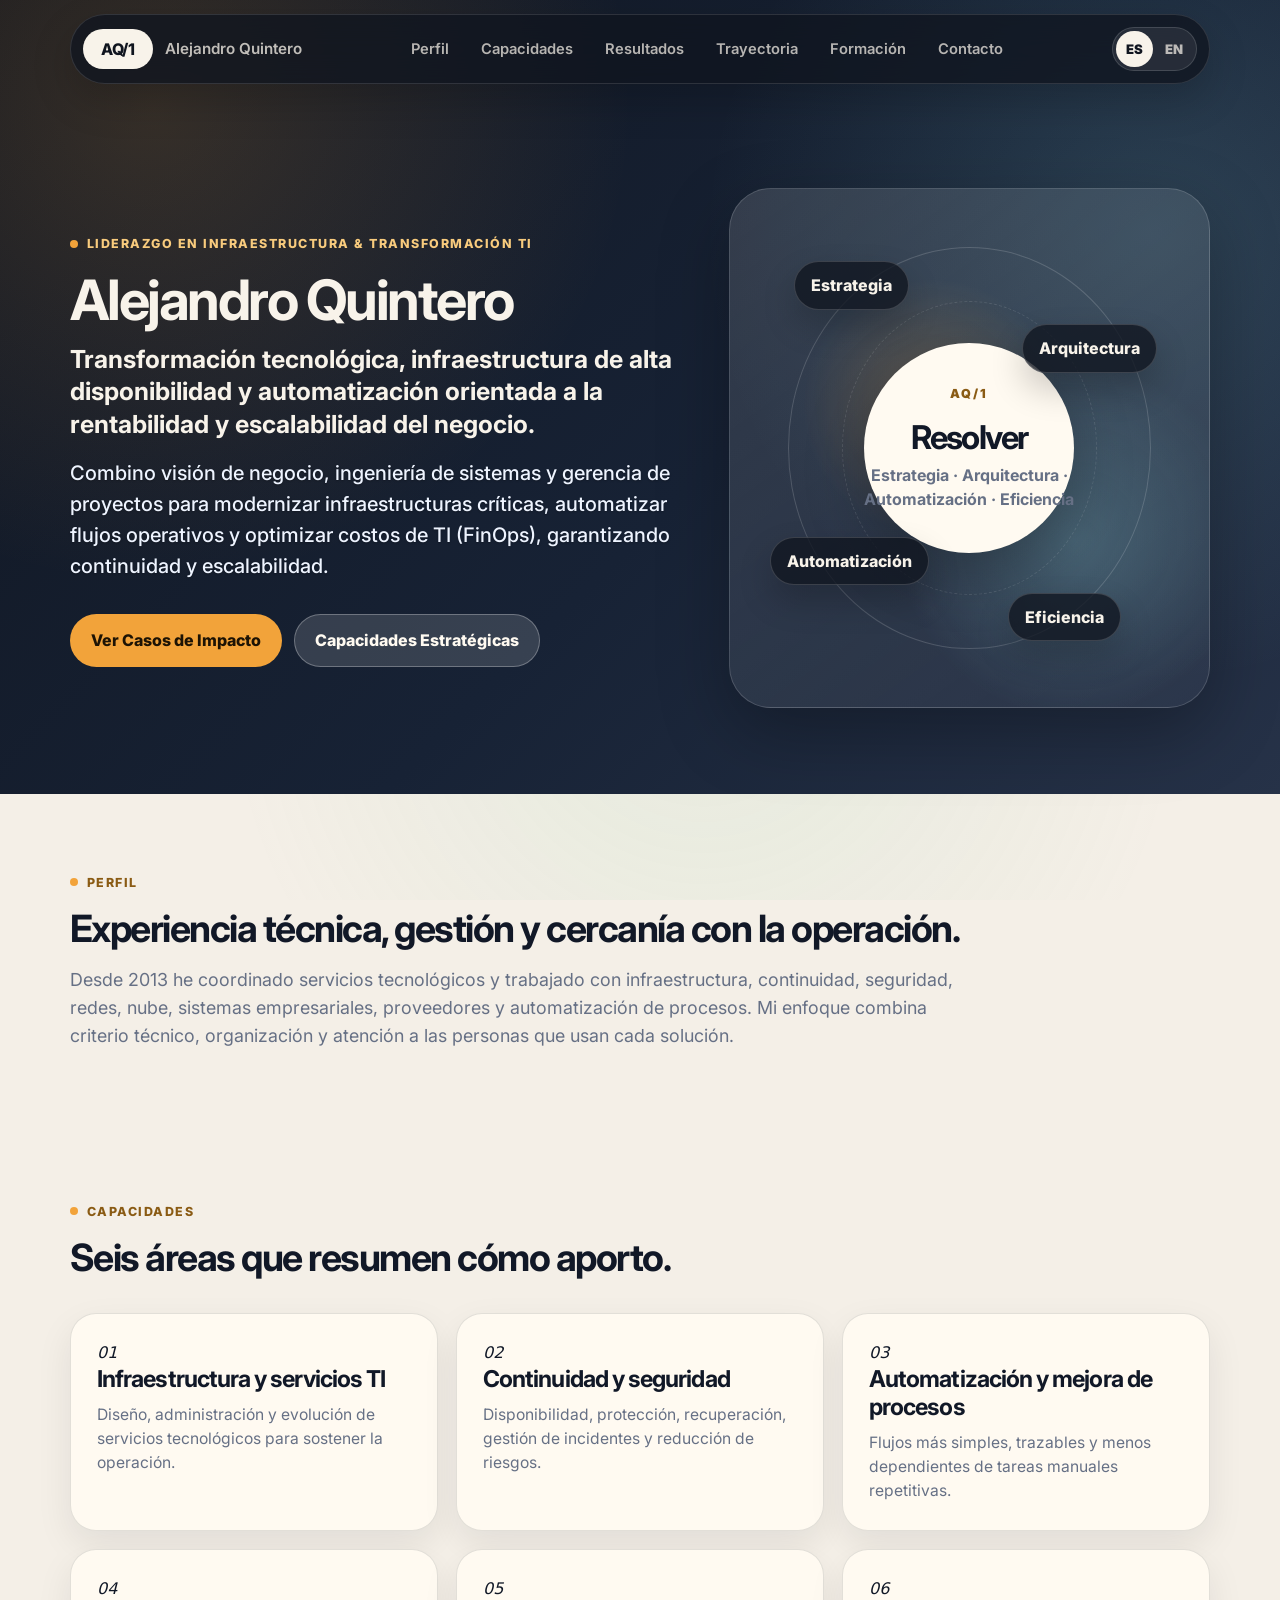
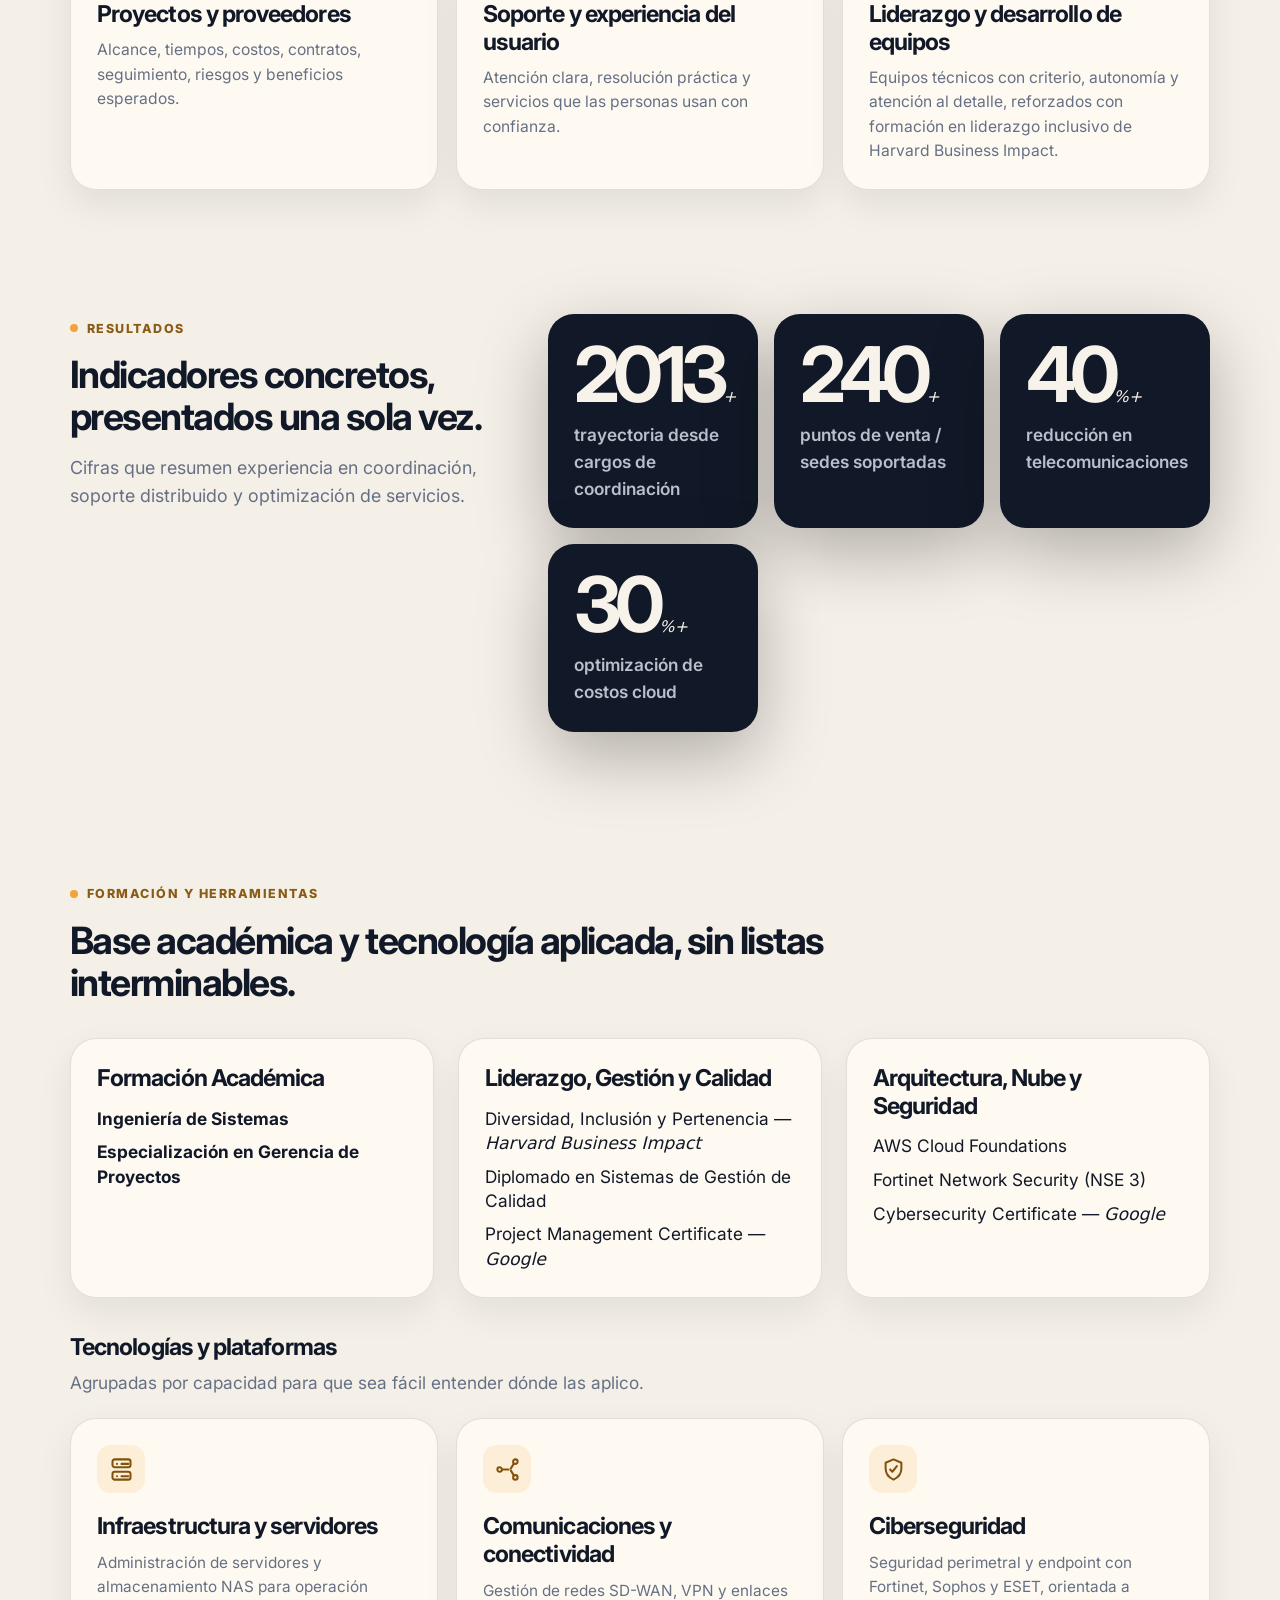
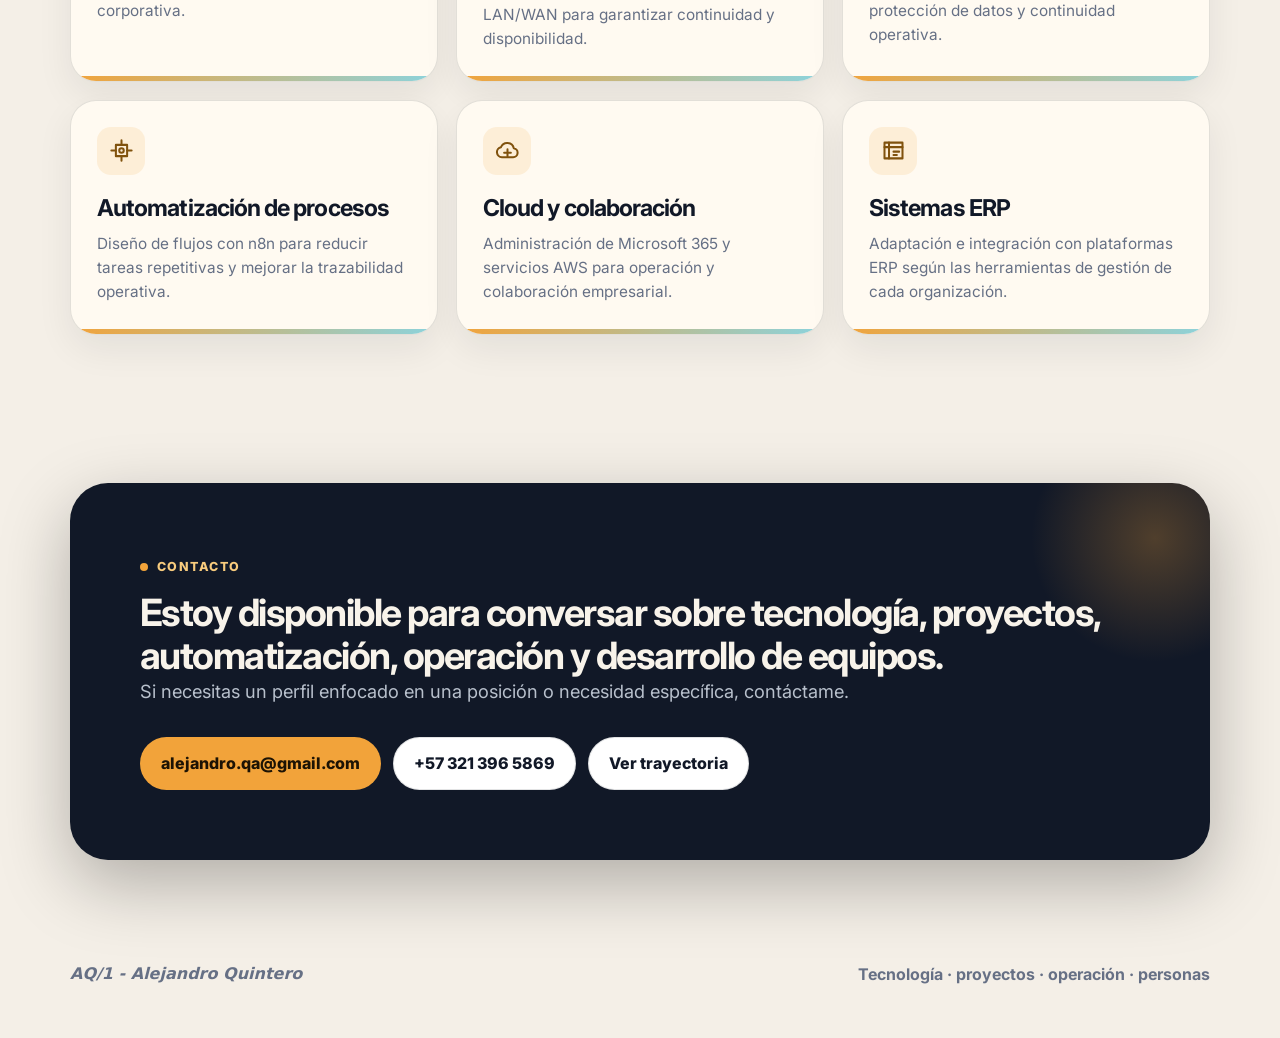
==== commit 44eefa0c: "Refactor Hero section for executive IT profile Updates the main introduction text to position the pr" ====
--- a/index.html
+++ b/index.html
@@ -22,8 +22,8 @@
 
   <header class="site-header" id="top">
     <a class="brand" href="#top" aria-label="Volver al inicio">
-      <span class="brand-mark">AQ/1</em>
-      <span class="brand-name">Alejandro Quintero</em>
+      <span class="brand-mark">AQ/1</span>
+      <span class="brand-name">Alejandro Quintero</span>
     </a>
     <button class="nav-toggle" id="navToggle" aria-label="Abrir menú" aria-expanded="false" data-es="Menú" data-en="Menu">Menú</button>
     <nav class="nav" id="nav" aria-label="Navegación principal">
@@ -43,27 +43,26 @@
   <main>
     <section class="hero" aria-labelledby="heroTitle">
       <div class="hero-copy reveal">
-        <p class="eyebrow" data-es="Perfil profesional" data-en="Professional profile">Perfil profesional</p>
+        <p class="eyebrow" data-es="Liderazgo en Infraestructura & Transformación TI" data-en="IT Infrastructure & Transformation Leadership">Liderazgo en Infraestructura & Transformación TI</p>
         <h1 id="heroTitle">Alejandro Quintero</h1>
-        <p class="hero-role" data-es="Tecnología, proyectos, operación y equipos que funcionan mejor." data-en="Technology, projects, operations, and teams that work better.">Tecnología, proyectos, operación y equipos que funcionan mejor.</p>
-        <p class="hero-slogan" data-es="Las mejores soluciones son las que las personas disfrutan usar." data-en="The best solutions are the ones people enjoy using.">Las mejores soluciones son las que las personas disfrutan usar.</p>
-        <p class="lead" data-es="Combino experiencia técnica, gestión, automatización y liderazgo para convertir necesidades reales en soluciones claras, útiles y sostenibles." data-en="I combine technical experience, management, automation, and leadership to turn real needs into clear, useful, and sustainable solutions.">Combino experiencia técnica, gestión, automatización y liderazgo para convertir necesidades reales en soluciones claras, útiles y sostenibles.</p>
+        <p class="hero-role" data-es="Transformación tecnológica, infraestructura de alta disponibilidad y automatización orientada a la rentabilidad y escalabilidad del negocio." data-en="Technological transformation, high-availability infrastructure, and automation focused on business profitability and scalability.">Transformación tecnológica, infraestructura de alta disponibilidad y automatización orientada a la rentabilidad y escalabilidad del negocio.</p>
+        <p class="lead" data-es="Combino visión de negocio, ingeniería de sistemas y gerencia de proyectos para modernizar infraestructuras críticas, automatizar flujos operativos y optimizar costos de TI (FinOps), garantizando continuidad y escalabilidad." data-en="I combine business vision, systems engineering, and project management to modernize critical infrastructures, automate operational workflows, and optimize IT costs (FinOps), ensuring continuity and scalability.">Combino visión de negocio, ingeniería de sistemas y gerencia de proyectos para modernizar infraestructuras críticas, automatizar flujos operativos y optimizar costos de TI (FinOps), garantizando continuidad y escalabilidad.</p>
         <div class="hero-actions">
-          <a class="btn primary" href="#capacidades" data-es="Ver capacidades" data-en="View capabilities">Ver capacidades</a>
-          <a class="btn secondary" href="trayectoria.html" data-es="Ver trayectoria" data-en="View career">Ver trayectoria</a>
+          <a class="btn primary" href="#transformacion" data-es="Ver Casos de Impacto" data-en="View Impact Cases">Ver Casos de Impacto</a>
+          <a class="btn secondary" href="#capacidades" data-es="Capacidades Estratégicas" data-en="Strategic Capabilities">Capacidades Estratégicas</a>
         </div>
       </div>
 
       <aside class="hero-visual reveal" aria-label="Resumen AQ/1">
         <div class="visual-core">
-          <span class="core-label">AQ/1</em>
+          <span class="core-label">AQ/1</span>
           <strong data-es="Resolver" data-en="Solve">Resolver</strong>
-          <small data-es="personas · tecnología" data-en="people · technology">personas · tecnología</small>
-        </div>
-        <div class="orbit orbit-a"><span data-es="Entender" data-en="Understand">Entender</em></div>
-        <div class="orbit orbit-b"><span data-es="Construir" data-en="Build">Construir</em></div>
-        <div class="orbit orbit-c"><span data-es="Acompañar" data-en="Support">Acompañar</em></div>
-        <div class="orbit orbit-d"><span data-es="Mejorar" data-en="Improve">Mejorar</em></div>
+          <small data-es="Estrategia · Arquitectura · Automatización · Eficiencia" data-en="Strategy · Architecture · Automation · Efficiency">Estrategia · Arquitectura · Automatización · Eficiencia</small>
+        </div>
+        <div class="orbit orbit-a"><span data-es="Estrategia" data-en="Strategy">Estrategia</span></div>
+        <div class="orbit orbit-b"><span data-es="Arquitectura" data-en="Architecture">Arquitectura</span></div>
+        <div class="orbit orbit-c"><span data-es="Automatización" data-en="Automation">Automatización</span></div>
+        <div class="orbit orbit-d"><span data-es="Eficiencia" data-en="Efficiency">Eficiencia</span></div>
       </aside>
     </section>
 
@@ -196,7 +195,7 @@
     </section>
   </main>
 
-  <footer class="footer"><em>AQ/1 - Alejandro Quintero</em><span data-es="Tecnología · proyectos · operación · personas" data-en="Technology · projects · operations · people">Tecnología · proyectos · operación · personas</em></footer>
+  <footer class="footer"><em>AQ/1 - Alejandro Quintero</em><span data-es="Tecnología · proyectos · operación · personas" data-en="Technology · projects · operations · people">Tecnología · proyectos · operación · personas</span></footer>
   <script src="script.js?v=profile-general-2"></script>
 </body>
 </html>
--- a/profile-general.css
+++ b/profile-general.css
@@ -377,3 +377,23 @@
     gap: 8px;
   }
 }
+
+/* Fix #formacion css for items rendering horizontally instead of vertically */
+#formacion .formation-grid {
+  display: grid !important;
+  grid-template-columns: repeat(auto-fit, minmax(260px, 1fr)) !important;
+  gap: 1.5rem !important;
+}
+#formacion ul, .clean-vertical-list {
+  display: flex !important;
+  flex-direction: column !important;
+  gap: 0.6rem !important;
+  list-style: none !important;
+  padding: 0 !important;
+  margin: 0 !important;
+}
+#formacion li, .clean-vertical-list li {
+  display: block !important;
+  width: 100% !important;
+  white-space: normal !important;
+}
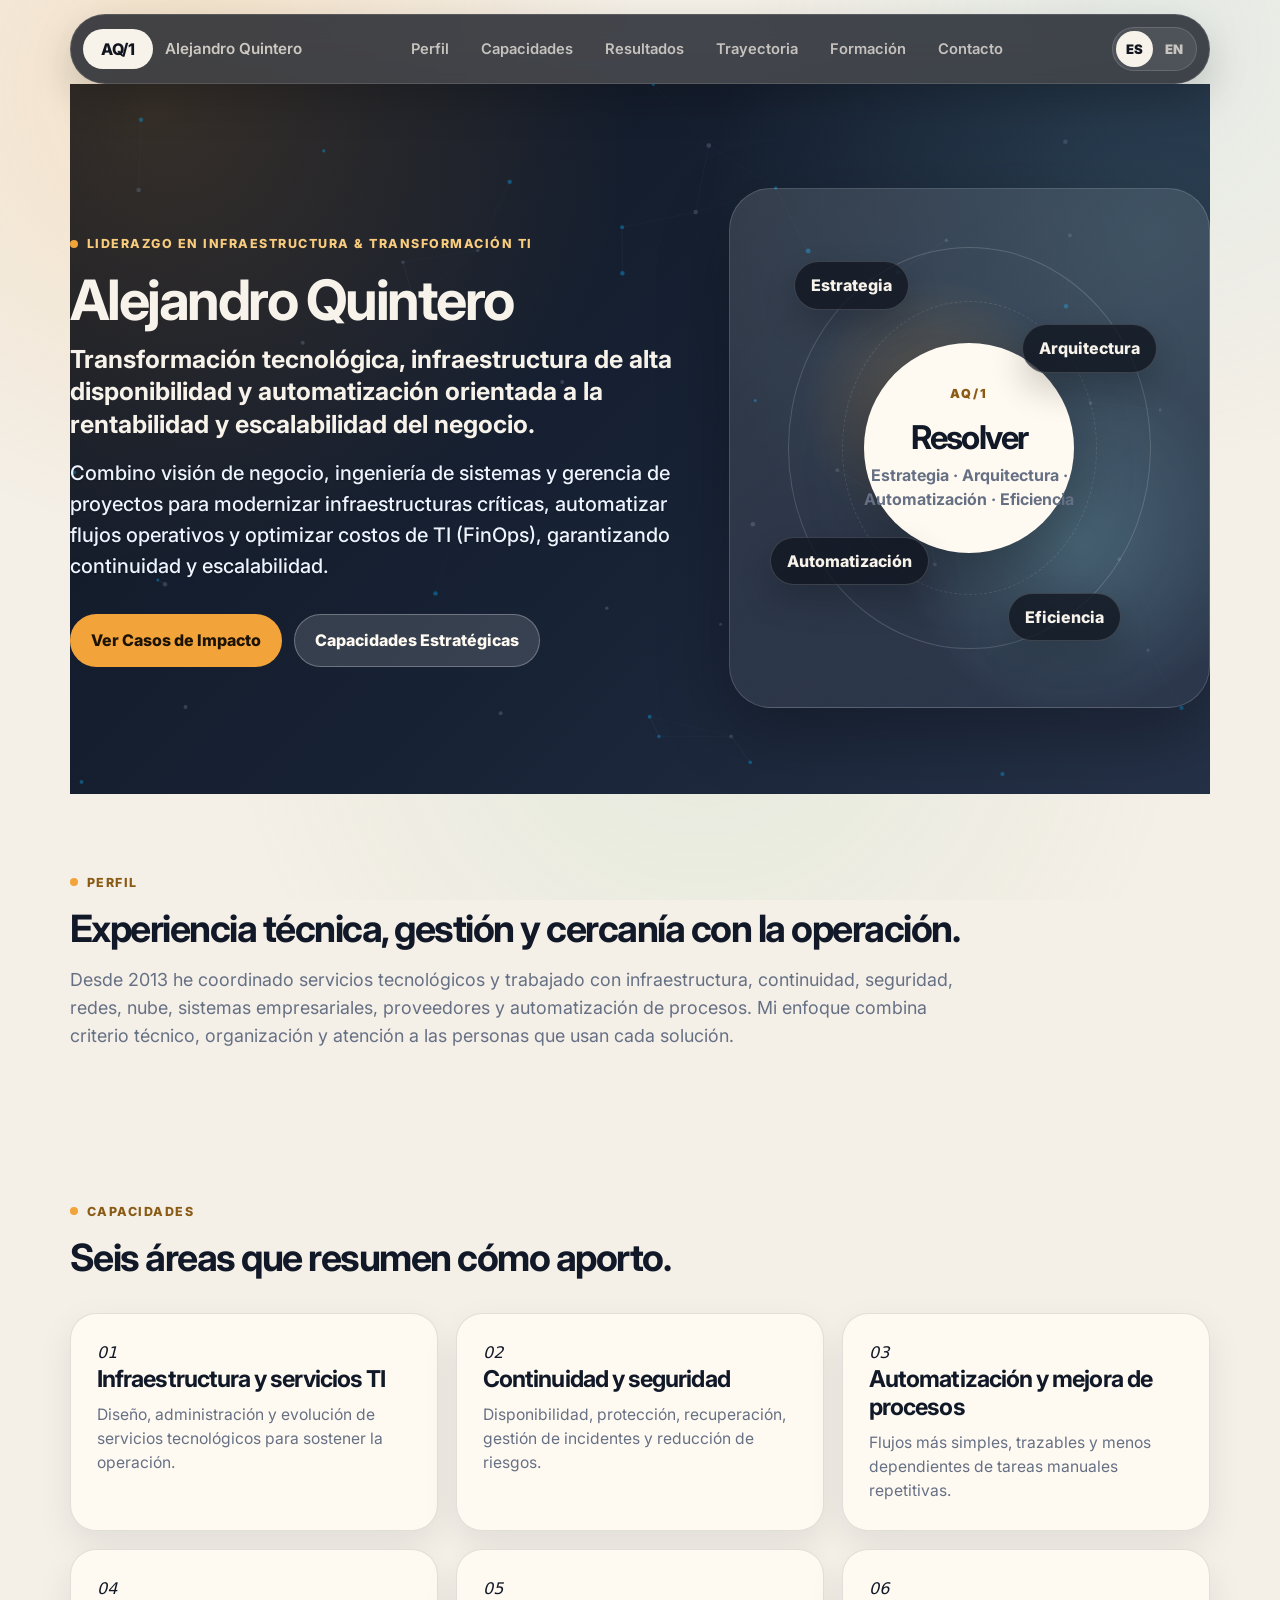
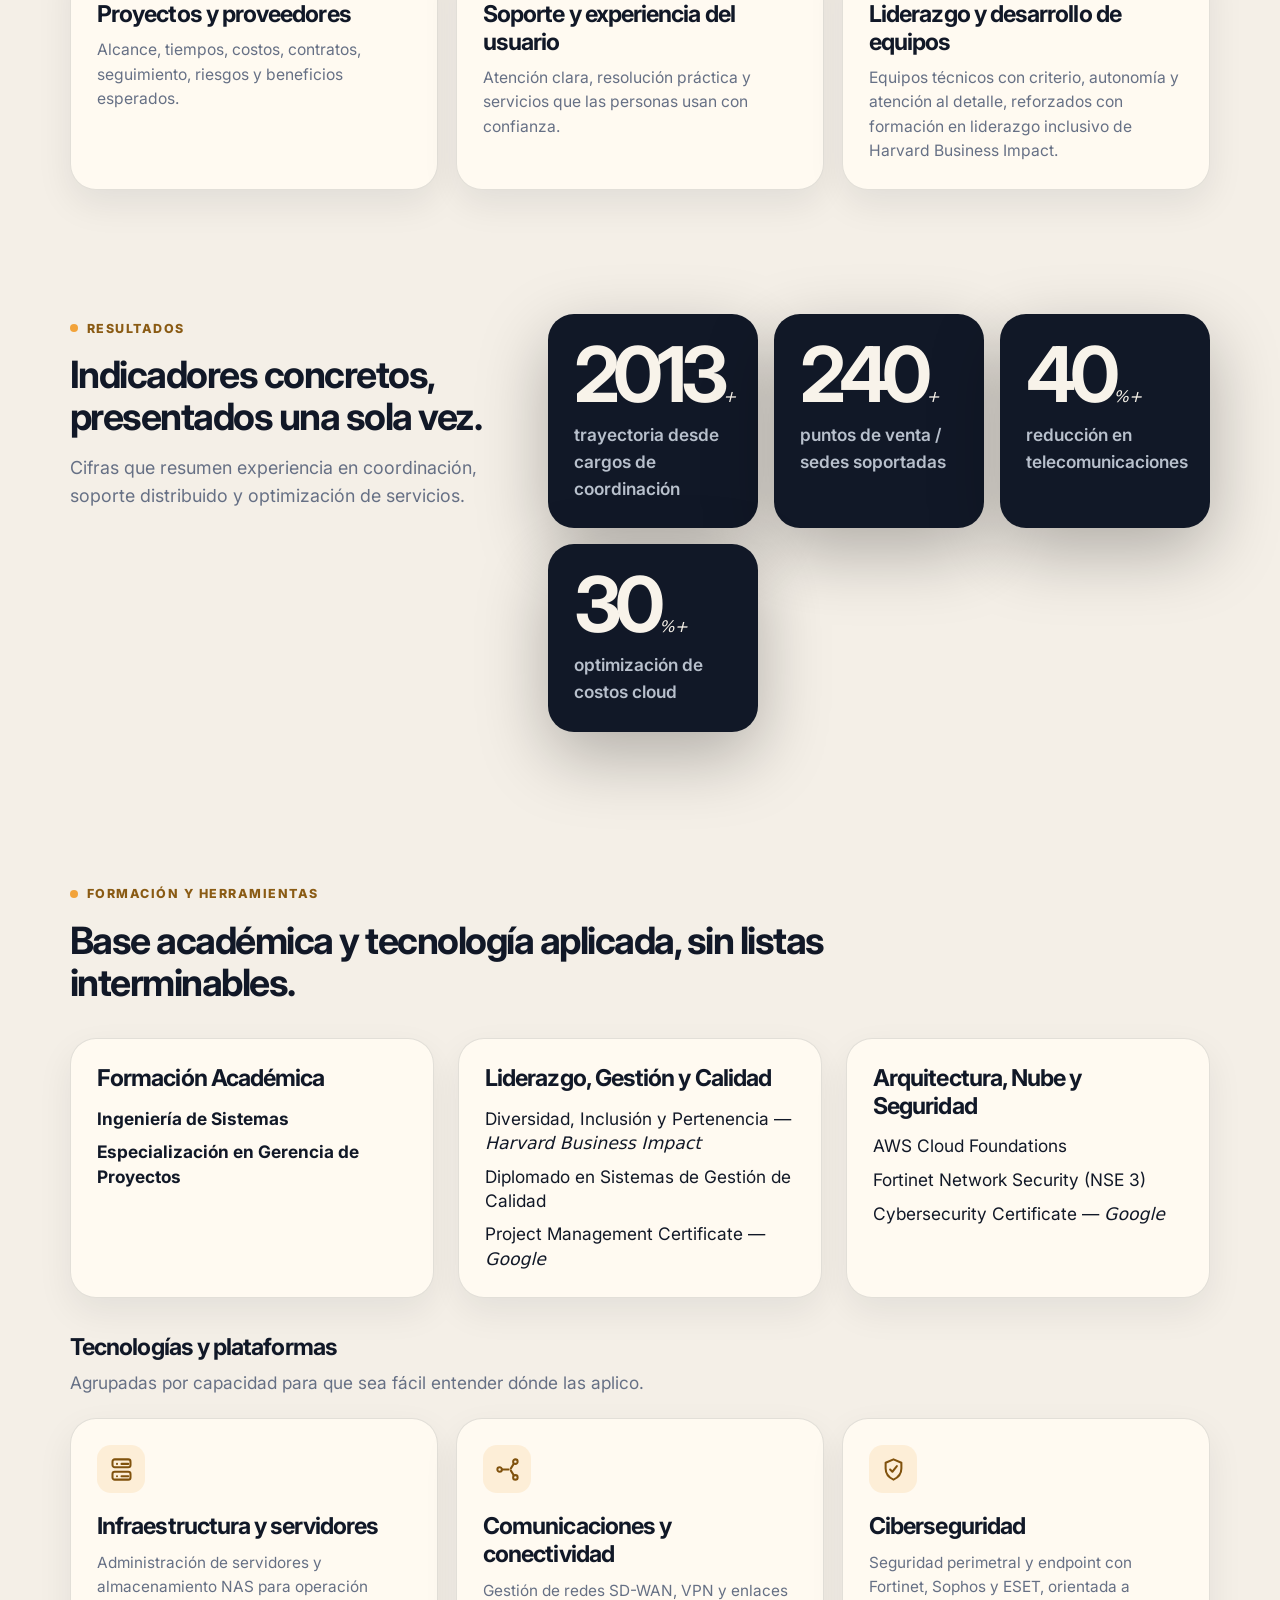
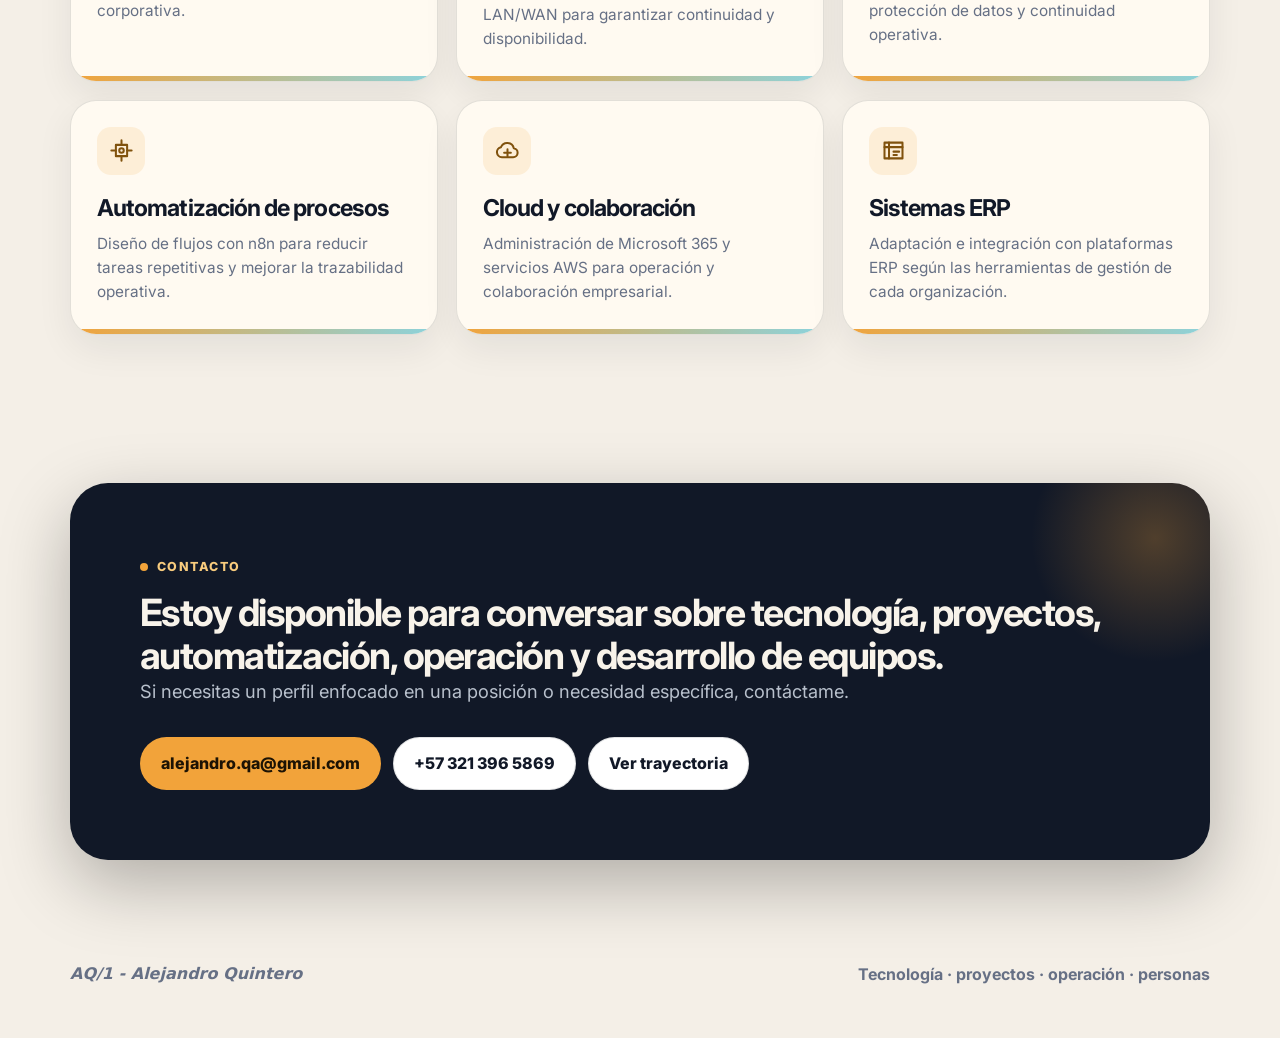
==== commit 2cf2ea8c: "feat: Add interactive network canvas to hero background Co-authored-by: alejandr0qa <99505269+alejan" ====
--- a/index.html
+++ b/index.html
@@ -42,6 +42,7 @@
 
   <main>
     <section class="hero" aria-labelledby="heroTitle">
+      <canvas id="network-canvas" aria-hidden="true"></canvas>
       <div class="hero-copy reveal">
         <p class="eyebrow" data-es="Liderazgo en Infraestructura & Transformación TI" data-en="IT Infrastructure & Transformation Leadership">Liderazgo en Infraestructura & Transformación TI</p>
         <h1 id="heroTitle">Alejandro Quintero</h1>
@@ -197,5 +198,6 @@
 
   <footer class="footer"><em>AQ/1 - Alejandro Quintero</em><span data-es="Tecnología · proyectos · operación · personas" data-en="Technology · projects · operations · people">Tecnología · proyectos · operación · personas</span></footer>
   <script src="script.js?v=profile-general-2"></script>
+<script src="network-canvas.js"></script>
 </body>
 </html>
--- a/styles.css
+++ b/styles.css
@@ -580,3 +580,27 @@
   font-weight: bold;
   margin-top: 12px;
 }
+
+/* Network Canvas */
+.hero {
+  position: relative;
+  overflow: hidden;
+}
+#network-canvas {
+  position: absolute;
+  top: 0;
+  left: 0;
+  width: 100%;
+  height: 100%;
+  z-index: 0;
+  opacity: 0.4;
+  pointer-events: auto;
+}
+.hero-copy, .hero-visual {
+  position: relative;
+  z-index: 1;
+  pointer-events: none;
+}
+.hero-actions, .language-switch button, .hero-visual *, .nav a, .btn {
+  pointer-events: auto;
+}
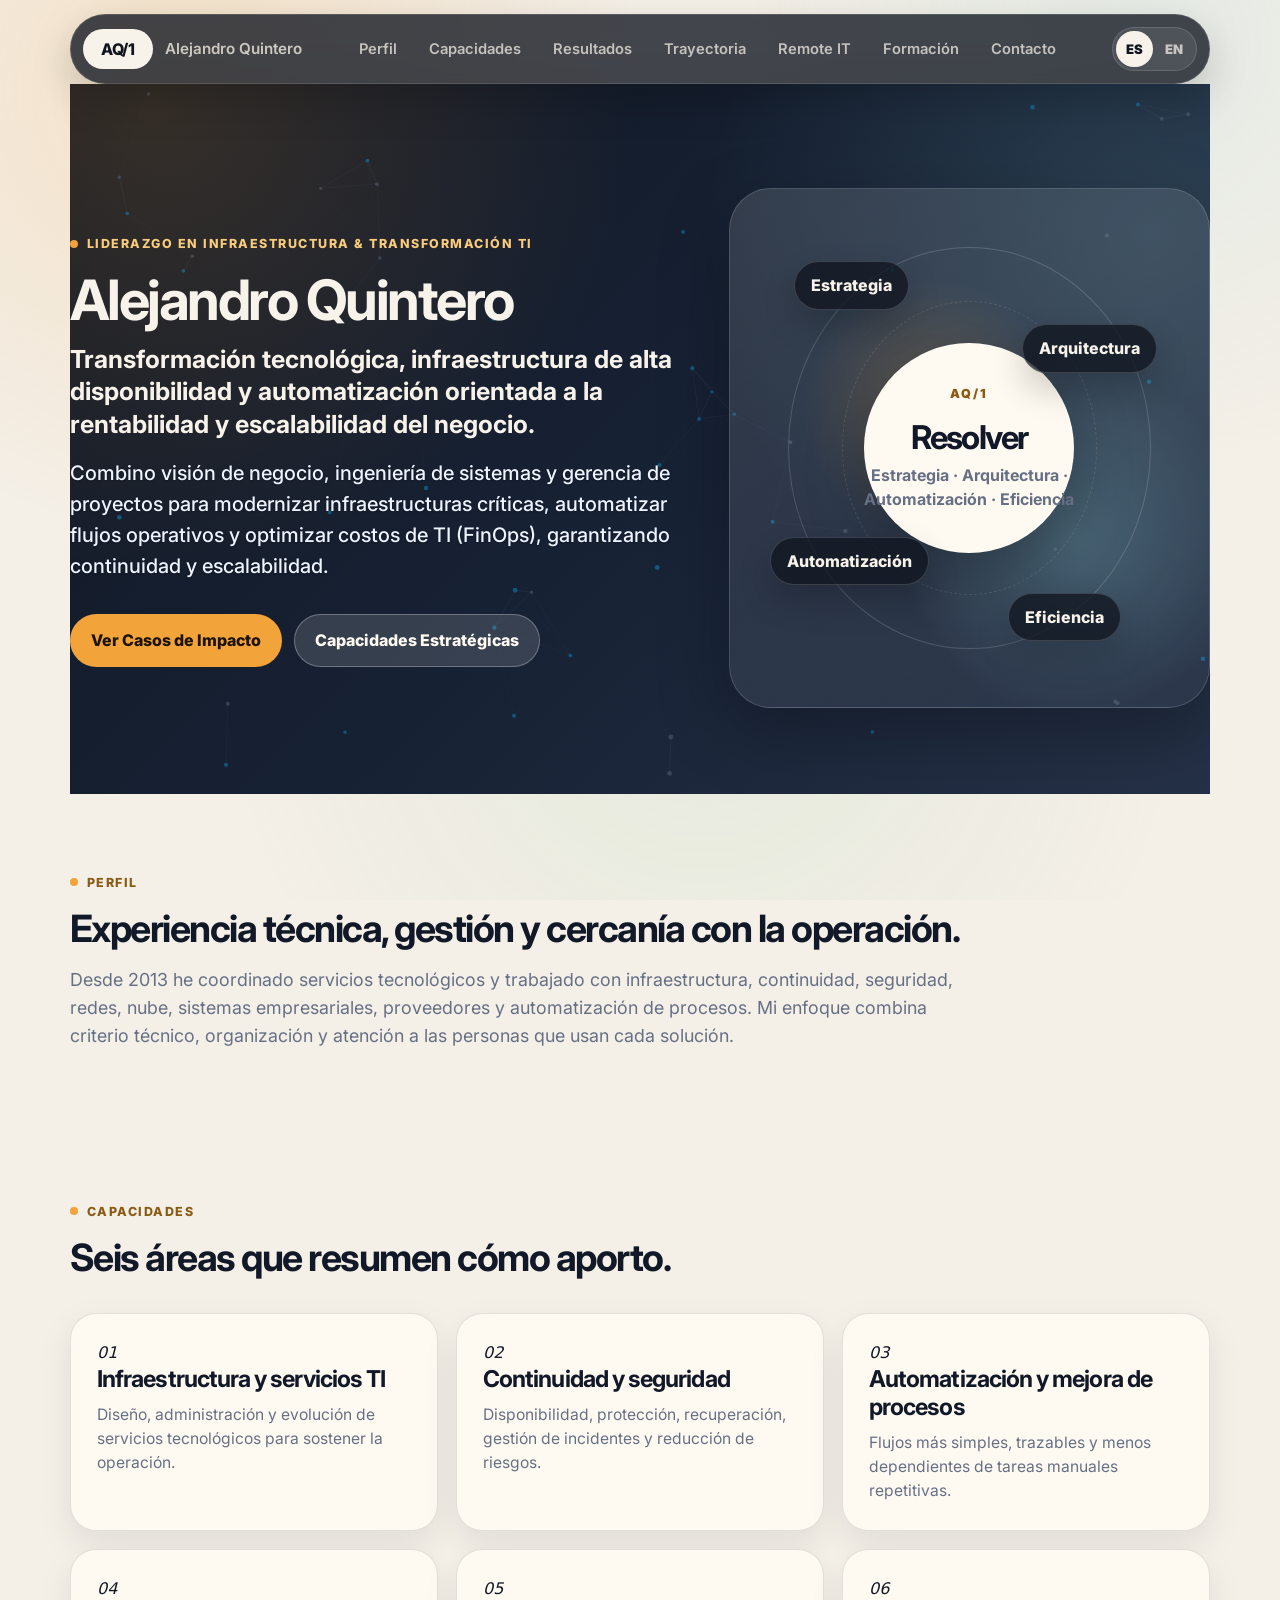
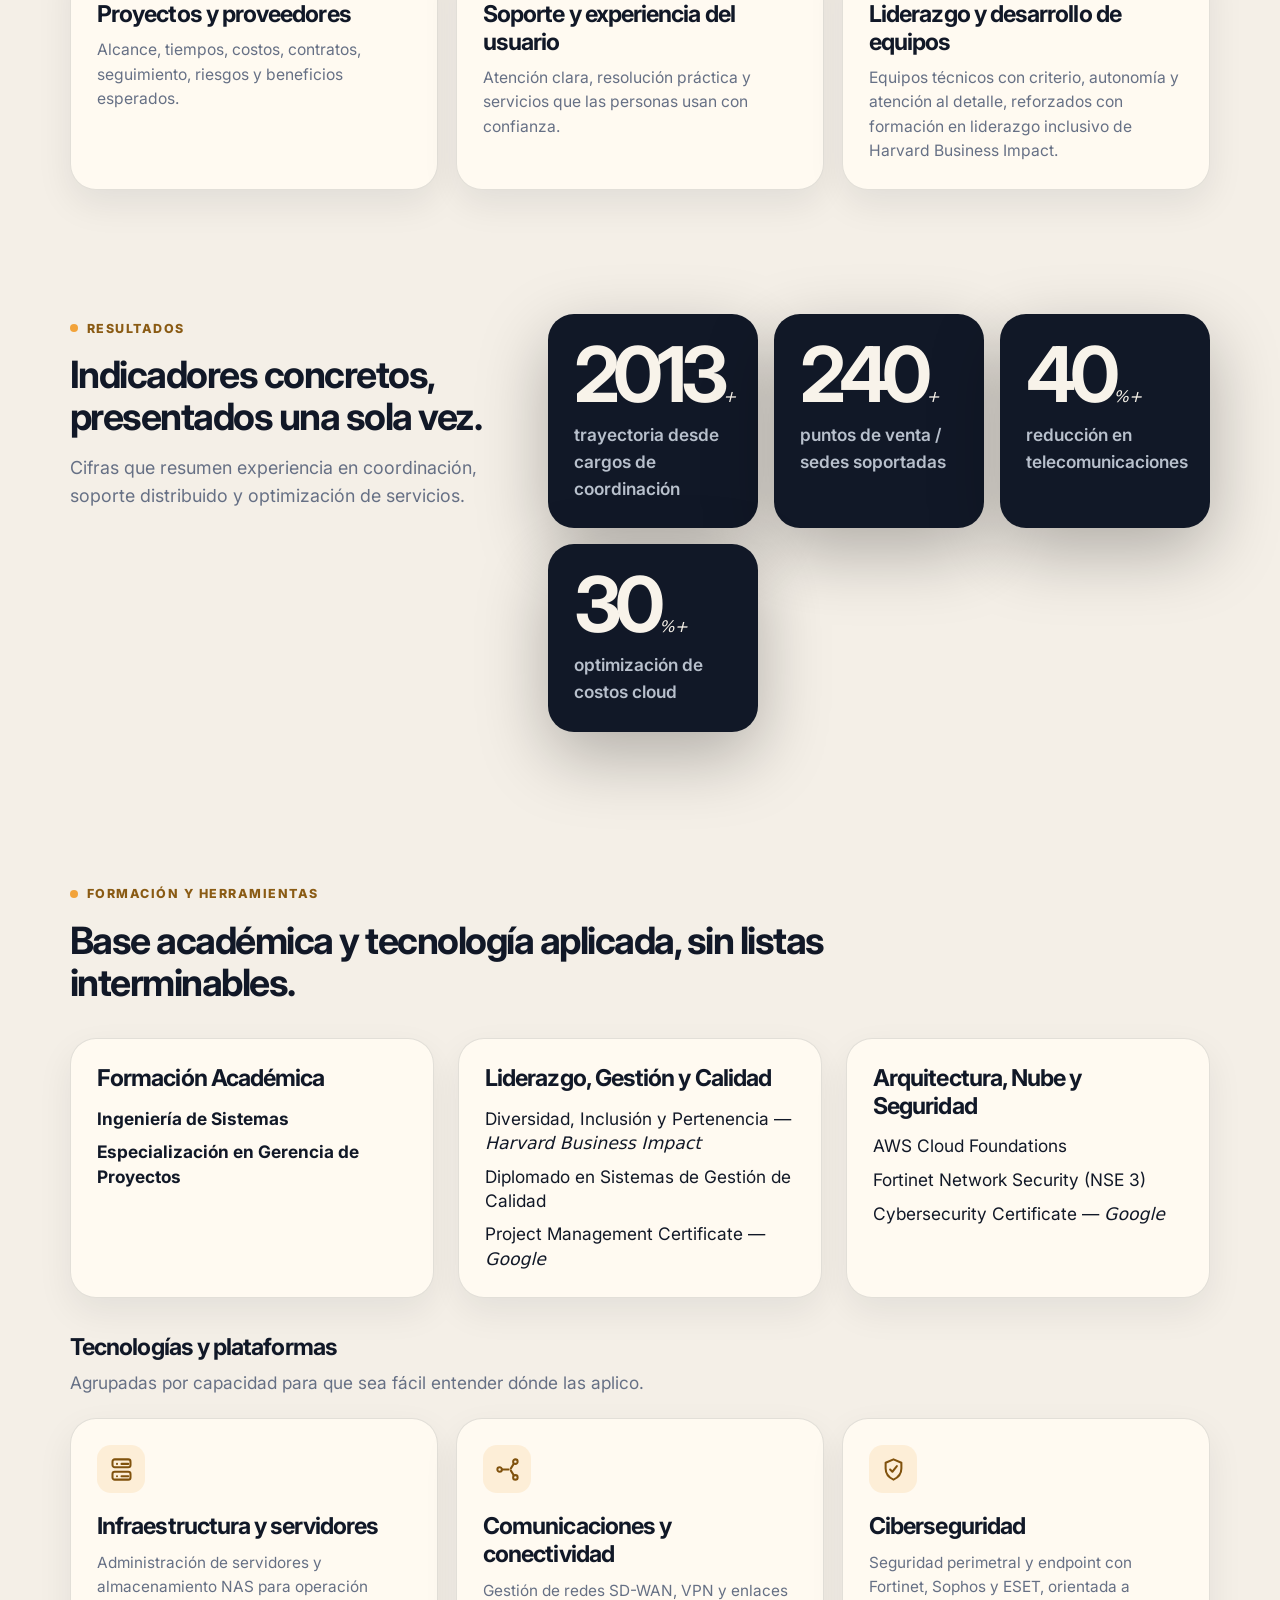
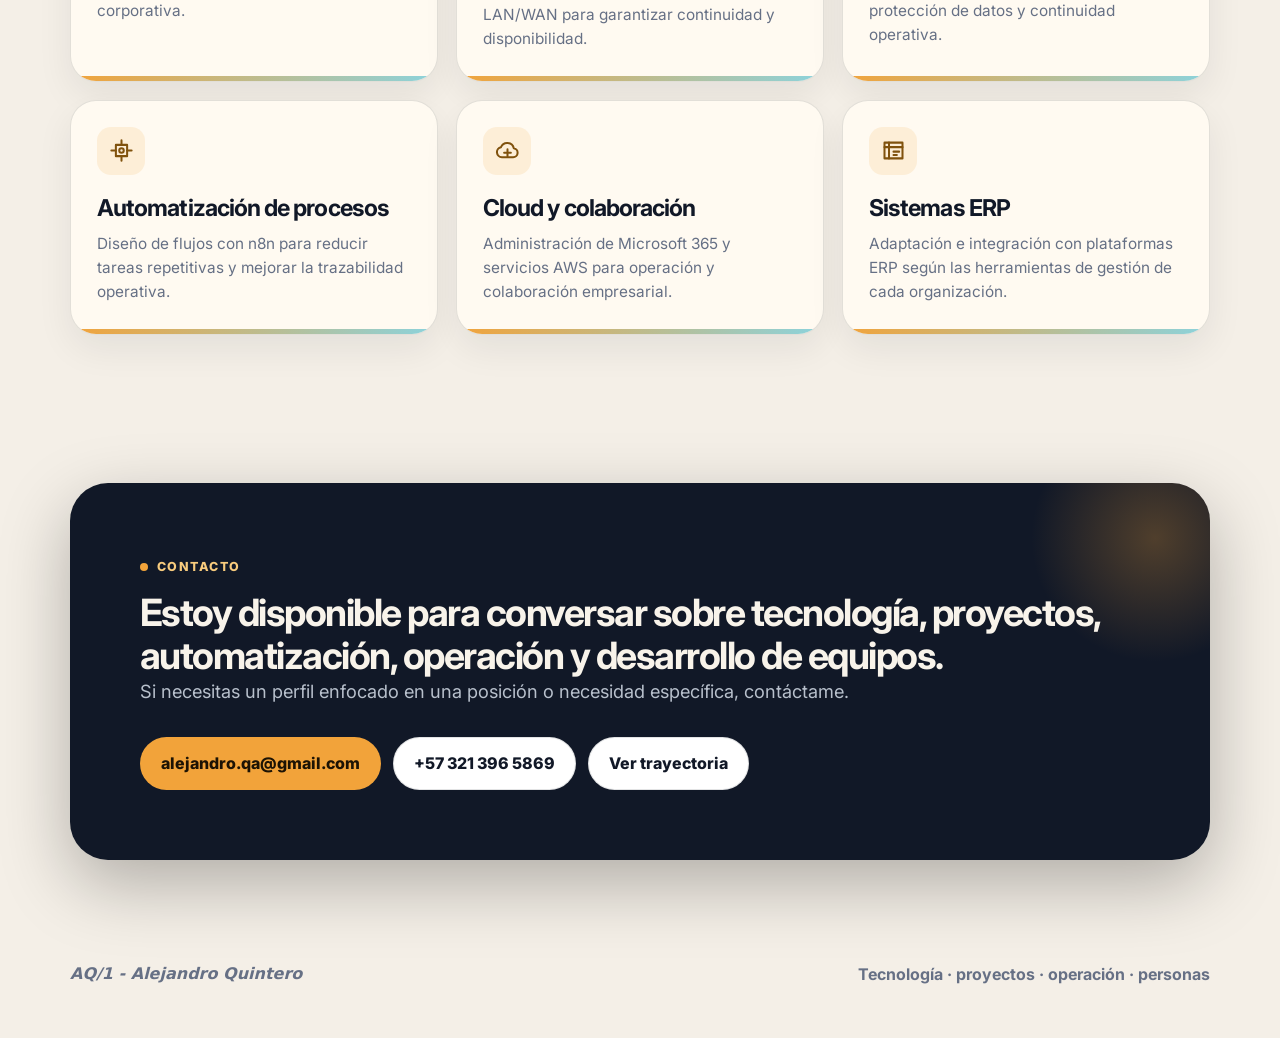
==== commit 22e6b38b: "Add Remote IT link to main navigation" ====
--- a/index.html
+++ b/index.html
@@ -31,6 +31,7 @@
       <a href="#capacidades" data-es="Capacidades" data-en="Capabilities">Capacidades</a>
       <a href="#resultados" data-es="Resultados" data-en="Results">Resultados</a>
       <a href="trayectoria.html" data-es="Trayectoria" data-en="Career">Trayectoria</a>
+      <a href="remote-it.html" data-es="Remote IT" data-en="Remote IT">Remote IT</a>
       <a href="#formacion" data-es="Formación" data-en="Education">Formación</a>
       <a href="#contacto" data-es="Contacto" data-en="Contact">Contacto</a>
     </nav>
